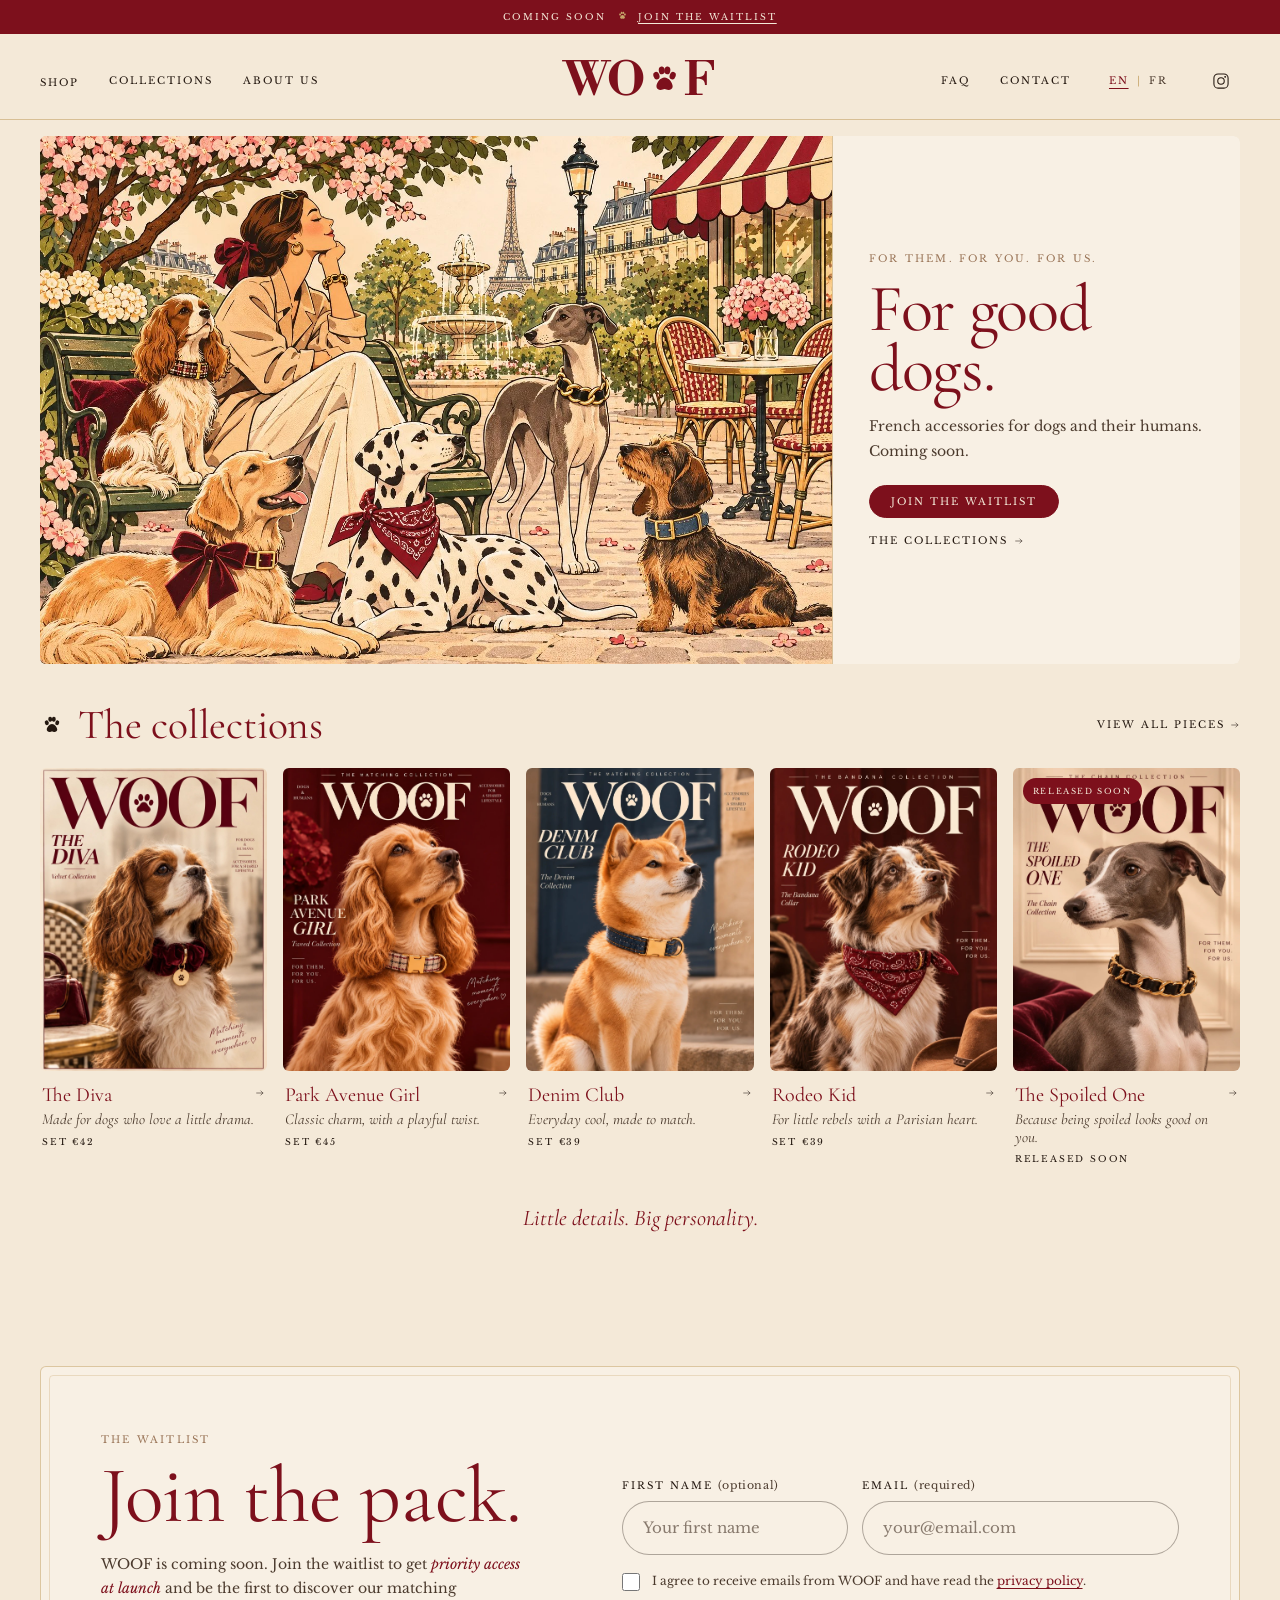
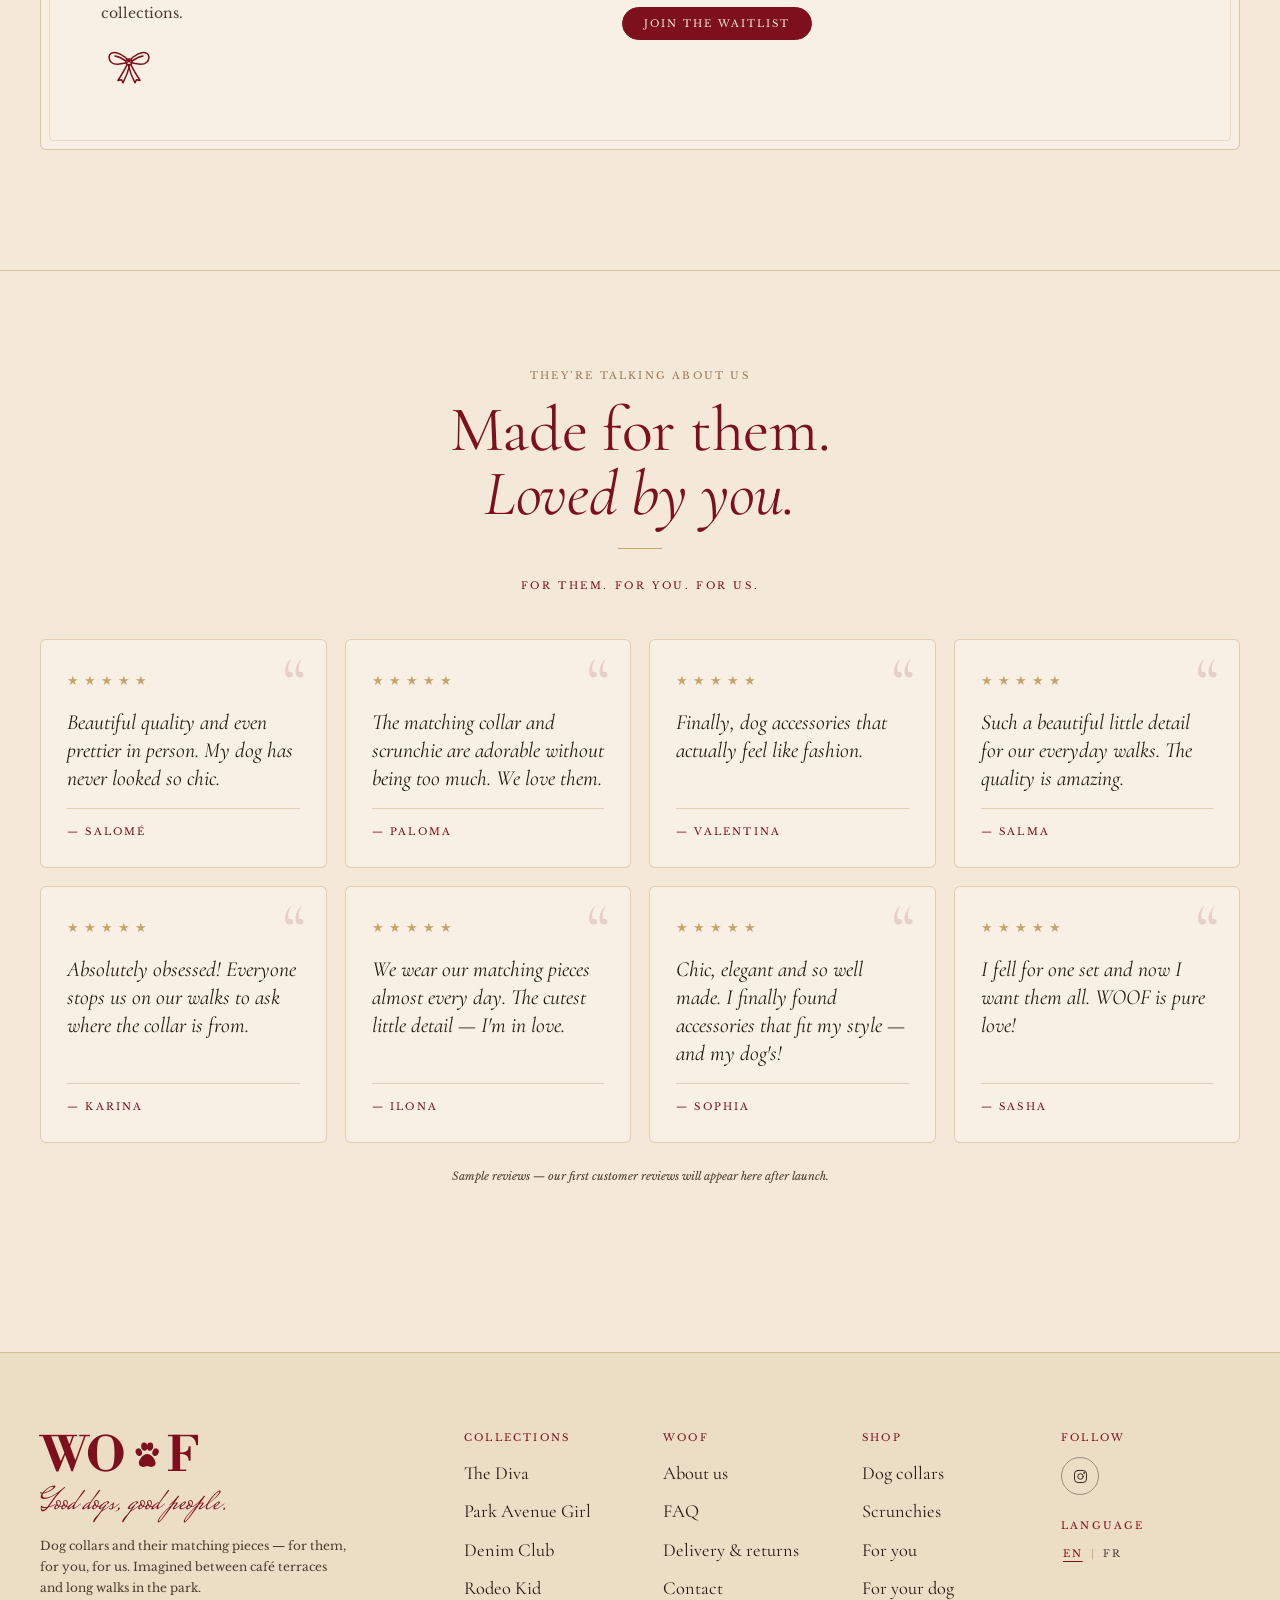
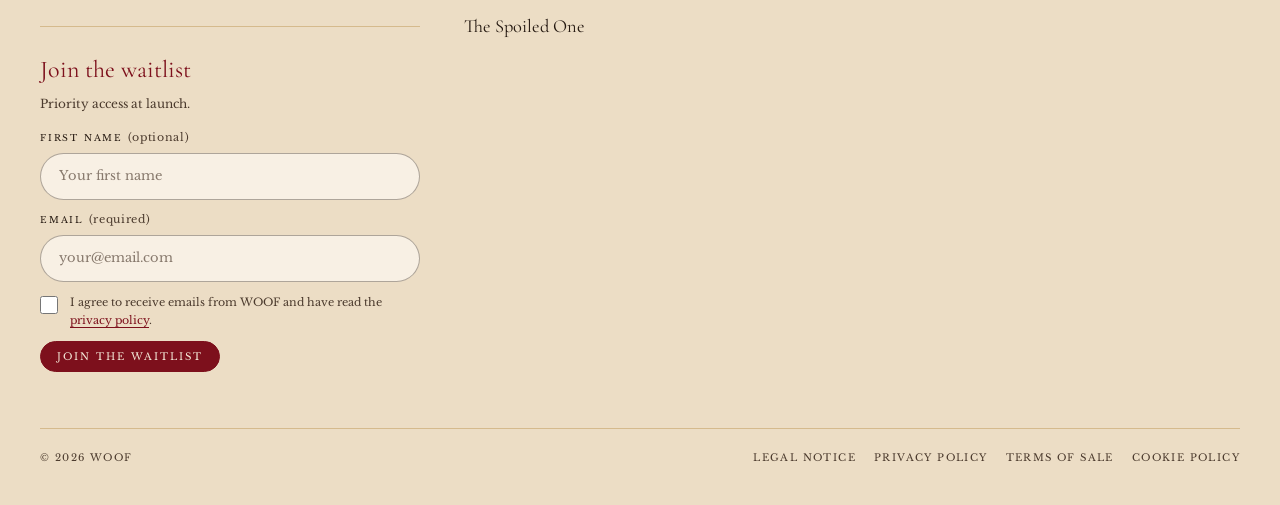
==== index.html @ 6a1cef1f "Pre-launch: waitlist, legal pages, EN/FR translations, FAQ edits - Join the waitlist form (home sect" ====
<!DOCTYPE html>
<html lang="en">
<head>
  <meta charset="utf-8">
  <meta name="viewport" content="width=device-width, initial-scale=1">
  <title data-i18n="page.index.title">WOOF — French accessories for dogs and their humans</title>
  <meta name="description" content="WOOF designs dog collars and matching scrunchies: The Diva, Park Avenue Girl, Denim Club, Rodeo Kid and The Spoiled One. Coming soon — join the waitlist." data-i18n-attr="content:page.index.desc">
  <meta name="theme-color" content="#F4E9D8">
  <!-- Aperçu lors d'un partage sur les réseaux sociaux -->
  <meta property="og:type" content="website">
  <meta property="og:site_name" content="WOOF">
  <meta property="og:title" content="WOOF — French accessories for dogs and their humans">
  <meta property="og:description" content="WOOF designs dog collars and matching scrunchies: The Diva, Park Avenue Girl, Denim Club, Rodeo Kid and The Spoiled One. Coming soon — join the waitlist.">
  <meta property="og:image" content="images/og-partage.jpg">
  <link rel="icon" href="images/favicon.svg" type="image/svg+xml">
  <!-- Polices Google : Cormorant Garamond (titres), Libre Baskerville (texte), Mrs Saint Delafield (manuscrit), Libre Bodoni (logo) -->
  <link rel="preconnect" href="https://fonts.googleapis.com">
  <link rel="preconnect" href="https://fonts.gstatic.com" crossorigin>
  <link href="https://fonts.googleapis.com/css2?family=Libre+Bodoni:wght@700&family=Cormorant+Garamond:ital,wght@0,400;0,500;1,400;1,500&family=Libre+Baskerville:wght@400;700&family=Mrs+Saint+Delafield&display=swap" rel="stylesheet">
  <link rel="stylesheet" href="css/style.css">
  <script>document.documentElement.classList.add("js");</script>
  <!-- Réglages (liste d'attente, langues) puis traductions -->
  <script src="js/config.js"></script>
  <script src="js/i18n.js"></script>
</head>
<body>
  <a class="skip-link" href="#main" data-i18n="a11y.skip">Skip to content</a>

  <!-- Bandeau d'annonce (texte : clés "announce.*" dans js/i18n/) -->
  <p class="announce"><span data-i18n="announce.soon">Coming soon</span> <svg class="icon" aria-hidden="true"><use href="#i-paw"/></svg> <a href="index.html#waitlist" data-i18n="announce.cta">Join the waitlist</a></p>

  <!-- ================= EN-TÊTE / NAVIGATION ================= -->
  <header class="site-header">
    <div class="header-inner">
      <nav class="nav nav--left" aria-label="Main">
        <button class="burger" type="button" data-menu-open aria-controls="mobile-menu" aria-expanded="false" aria-label="Open menu" data-i18n-attr="aria-label:nav.menu.open">
          <svg class="icon" aria-hidden="true"><use href="#i-menu"/></svg>
        </button>
        <div class="nav-drop">
          <a class="nav__link" href="shop.html" data-i18n="nav.shop">Shop</a>
          <div class="nav-drop__panel">
            <div>
              <p class="nav-drop__title" data-i18n="nav.bycat">By category</p>
              <ul>
                <li><a href="shop.html?filter=collar" data-i18n="nav.dogcollars">Dog collars</a></li>
                <li><a href="shop.html?filter=scrunchie" data-i18n="nav.scrunchies">Scrunchies</a></li>
                <li><a href="shop.html" data-i18n="nav.allpieces">All pieces</a></li>
              </ul>
            </div>
            <div>
              <p class="nav-drop__title" data-i18n="nav.forwho">For who?</p>
              <ul>
                <li><a href="shop.html?filter=for-you" data-i18n="nav.foryou">For you</a></li>
                <li><a href="shop.html?filter=for-dog" data-i18n="nav.fordog">For your dog</a></li>
              </ul>
            </div>
            <div>
              <p class="nav-drop__title" data-i18n="nav.bycollection">By collection</p>
              <!-- Liste remplie automatiquement depuis js/products.js -->
              <ul data-collection-links="shop"></ul>
            </div>
          </div>
        </div>
        <a class="nav__link" href="index.html#collections" data-i18n="nav.collections">Collections</a>
        <a class="nav__link" href="about.html" data-i18n="nav.about">About us</a>
      </nav>

      <a class="logo" href="index.html" aria-label="WOOF — home">WO<svg class="logo__paw" viewBox="0 0 32 32" aria-hidden="true" focusable="false"><g fill="currentColor"><ellipse cx="9" cy="13" rx="2.6" ry="3.3" transform="rotate(-18 9 13)"/><ellipse cx="13.6" cy="8.4" rx="2.6" ry="3.4" transform="rotate(-6 13.6 8.4)"/><ellipse cx="18.4" cy="8.4" rx="2.6" ry="3.4" transform="rotate(6 18.4 8.4)"/><ellipse cx="23" cy="13" rx="2.6" ry="3.3" transform="rotate(18 23 13)"/><path d="M16 14.5c-3.6 0-7 4.6-7 7.6 0 2.2 1.8 3.2 3.6 3.2 1.4 0 2.3-.8 3.4-.8s2 .8 3.4.8c1.8 0 3.6-1 3.6-3.2 0-3-3.4-7.6-7-7.6z"/></g></svg><span class="visually-hidden">O</span>F</a>

      <nav class="nav nav--right" aria-label="Help and language">
        <a class="nav__link" href="faq.html" data-i18n="nav.faq">FAQ</a>
        <a class="nav__link" href="contact.html" data-i18n="nav.contact">Contact</a>
        <div class="lang-switch" data-lang-switch></div>
        <a class="nav__icon" href="https://www.instagram.com/woof_clubb/" target="_blank" rel="noopener" aria-label="WOOF on Instagram (@woof_clubb)">
          <svg class="icon" aria-hidden="true"><use href="#i-instagram"/></svg>
        </a>
      </nav>
    </div>
  </header>

  <!-- Menu mobile plein écran -->
  <div class="mobile-menu" id="mobile-menu" aria-hidden="true" role="dialog" aria-label="Menu">
    <div class="mobile-menu__top">
      <a class="logo" href="index.html" aria-label="WOOF — home">WO<svg class="logo__paw" viewBox="0 0 32 32" aria-hidden="true" focusable="false"><g fill="currentColor"><ellipse cx="9" cy="13" rx="2.6" ry="3.3" transform="rotate(-18 9 13)"/><ellipse cx="13.6" cy="8.4" rx="2.6" ry="3.4" transform="rotate(-6 13.6 8.4)"/><ellipse cx="18.4" cy="8.4" rx="2.6" ry="3.4" transform="rotate(6 18.4 8.4)"/><ellipse cx="23" cy="13" rx="2.6" ry="3.3" transform="rotate(18 23 13)"/><path d="M16 14.5c-3.6 0-7 4.6-7 7.6 0 2.2 1.8 3.2 3.6 3.2 1.4 0 2.3-.8 3.4-.8s2 .8 3.4.8c1.8 0 3.6-1 3.6-3.2 0-3-3.4-7.6-7-7.6z"/></g></svg><span class="visually-hidden">O</span>F</a>
      <button class="mobile-menu__close" type="button" data-menu-close aria-label="Close menu" data-i18n-attr="aria-label:nav.menu.close">
        <svg class="icon" aria-hidden="true"><use href="#i-close"/></svg>
      </button>
    </div>
    <ul class="mobile-menu__links">
      <li>
        <details class="mm-sub">
          <summary><span data-i18n="nav.shop">Shop</span> <svg class="icon" aria-hidden="true"><use href="#i-chevron"/></svg></summary>
          <div class="mm-sub__body">
            <p data-i18n="nav.bycat">By category</p>
            <a href="shop.html?filter=collar" data-i18n="nav.dogcollars">Dog collars</a>
            <a href="shop.html?filter=scrunchie" data-i18n="nav.scrunchies">Scrunchies</a>
            <p data-i18n="nav.forwho">For who?</p>
            <a href="shop.html?filter=for-you" data-i18n="nav.foryou">For you</a>
            <a href="shop.html?filter=for-dog" data-i18n="nav.fordog">For your dog</a>
            <a href="shop.html" data-i18n="nav.allpieces">All pieces</a>
          </div>
        </details>
      </li>
      <li>
        <details class="mm-sub">
          <summary><span data-i18n="nav.collections">Collections</span> <svg class="icon" aria-hidden="true"><use href="#i-chevron"/></svg></summary>
          <div class="mm-sub__body" data-collection-links="shop-mobile"></div>
        </details>
      </li>
      <li><a href="about.html" data-i18n="nav.about">About us</a></li>
      <li><a href="faq.html" data-i18n="nav.faq">FAQ</a></li>
      <li><a href="contact.html" data-i18n="nav.contact">Contact</a></li>
    </ul>
    <!-- Illustration du menu : images/menu-dalmatien.png -->
    <div class="mobile-menu__art">
      <img src="images/menu-dalmatien.png" alt="" width="487" height="473">
    </div>
    <div class="mobile-menu__foot">
      <a href="index.html#waitlist" data-i18n="nav.waitlist">Join the waitlist</a>
      <a href="https://www.instagram.com/woof_clubb/" target="_blank" rel="noopener">Instagram @woof_clubb</a>
      <div class="lang-switch lang-switch--light" data-lang-switch></div>
    </div>
  </div>

  <main id="main">
    <!-- Les TEXTES de cette page sont dans js/i18n/en.js et js/i18n/fr.js (attributs data-i18n = clé). -->

    <!-- ================= 1. HERO : l'illustration WOOF à Paris =================
         Image : images/accueil-illustration-paris.jpg (format paysage 3:2) -->
    <section class="hero hero--art" aria-labelledby="hero-title">
      <img class="hero__img" src="images/accueil-illustration-paris.jpg" alt="Illustration of a woman on a Parisian park bench surrounded by dogs wearing WOOF accessories near the Eiffel Tower" data-i18n-attr="alt:hero.alt" fetchpriority="high" width="1536" height="1024">
      <div class="hero__card">
        <p class="eyebrow" data-i18n="hero.eyebrow">For them. For you. For us.</p>
        <h1 class="hero__title" id="hero-title" data-i18n="hero.title">For good dogs.</h1>
        <p class="hero__text" data-i18n="hero.text">French accessories for dogs and their humans. Coming soon.</p>
        <div class="hero__actions">
          <a class="btn" href="#waitlist" data-i18n="hero.cta">Join the waitlist</a>
          <a class="link-arrow" href="#collections"><span data-i18n="hero.collections">The collections</span> <svg class="icon" aria-hidden="true"><use href="#i-arrow"/></svg></a>
        </div>
      </div>
    </section>

    <!-- ================= 2. LES COLLECTIONS (affichées depuis js/products.js) =================
         Un clic sur une collection ouvre la boutique filtrée sur cette collection. -->
    <section class="section section--tight home-collections" id="collections" aria-labelledby="col-title">
      <div class="container">
        <div class="section-head">
          <svg class="icon icon--paw" aria-hidden="true"><use href="#i-paw"/></svg>
          <h2 class="section-title" id="col-title" style="font-size:clamp(1.9rem,5vw,2.6rem)" data-i18n="home.col.title">The collections</h2>
          <a class="link-arrow home-collections__all" href="shop.html"><span data-i18n="home.col.all">View all pieces</span> <svg class="icon" aria-hidden="true"><use href="#i-arrow"/></svg></a>
        </div>
        <ul class="cat-grid cat-grid--5" data-collection-grid></ul>
        <p class="home-collections__tagline"><em data-i18n="home.col.tagline">Little details. Big personality.</em></p>
      </div>
    </section>

    <!-- ================= 3. LISTE D'ATTENTE ================= -->
    <section class="section waitlist" id="waitlist" aria-labelledby="wl-title">
      <div class="container">
        <div class="waitlist__box">
          <div class="waitlist__intro">
            <p class="eyebrow" data-i18n="home.wl.eyebrow">The waitlist</p>
            <h2 class="waitlist__title" id="wl-title" data-i18n="home.wl.title">Join the pack.</h2>
            <p class="waitlist__text" data-i18n="home.wl.text">WOOF is coming soon. Join the waitlist to get <strong>priority access at launch</strong> and be the first to discover our matching collections.</p>
            <svg class="icon icon--bow" aria-hidden="true"><use href="#i-bow"/></svg>
          </div>
          <!-- ===== FORMULAIRE LISTE D'ATTENTE (envoi : WAITLIST_ENDPOINT dans js/config.js) ===== -->
            <form class="wl-form wl-form--full" data-waitlist novalidate>
              <div class="wl-fields">
                <label class="wl-field">
                  <span class="wl-label"><span data-i18n="form.firstname">First name</span> <small data-i18n="form.optional">(optional)</small></span>
                  <input type="text" name="first_name" autocomplete="given-name" maxlength="60" placeholder="Your first name" data-i18n-attr="placeholder:form.firstname.ph">
                </label>
                <label class="wl-field">
                  <span class="wl-label"><span data-i18n="form.email">Email</span> <small data-i18n="form.required">(required)</small></span>
                  <input type="email" name="email" required autocomplete="email" maxlength="120" placeholder="your@email.com" data-i18n-attr="placeholder:form.email.ph">
                </label>
              </div>
              <!-- Piège anti-spam (honeypot) : invisible pour les visiteurs, ne pas supprimer -->
              <div class="wl-hp" aria-hidden="true">
                <label><span data-i18n="form.hp">Leave this field empty</span><input type="text" name="_gotcha" tabindex="-1" autocomplete="off"></label>
              </div>
              <label class="wl-consent">
                <input type="checkbox" name="consent" value="yes" required>
                <span data-i18n="form.consent">I agree to receive emails from WOOF and have read the <a href="privacy-policy.html">privacy policy</a>.</span>
              </label>
              <button class="btn wl-submit" type="submit" data-i18n="form.submit">Join the waitlist</button>
              <p class="wl-msg" data-wl-msg role="status" aria-live="polite"></p>
            </form>
        </div>
      </div>
    </section>

    <!-- ================= 4. THEY'RE TALKING ABOUT US =================
         Note et prénoms : js/reviews.js — textes des avis : js/i18n/ (clés review.1, review.2…). -->
    <section class="section talk" aria-labelledby="talk-title" data-reviews>
      <div class="container">
        <header class="talk__head">
          <p class="eyebrow" data-i18n="talk.eyebrow">They’re talking about us</p>
          <h2 class="talk__title" id="talk-title" data-i18n="talk.title">Made for them. <em>Loved by you.</em></h2>
          <div class="talk__rating" data-reviews-rating>
            <p class="talk__motto" data-i18n="talk.motto">For them. For you. For us.</p>
          </div>
        </header>
        <ul class="talk__list" data-reviews-list></ul>
        <p class="talk__note" data-reviews-note data-i18n="talk.note" hidden>Sample reviews — our first customer reviews will appear here after launch.</p>
      </div>
    </section>

  </main>

  <!-- ================= PIED DE PAGE ================= -->
  <footer class="site-footer">
    <div class="container">
      <div class="footer-top">
        <div class="footer-brand">
          <a class="logo" href="index.html" aria-label="WOOF — home">WO<svg class="logo__paw" viewBox="0 0 32 32" aria-hidden="true" focusable="false"><g fill="currentColor"><ellipse cx="9" cy="13" rx="2.6" ry="3.3" transform="rotate(-18 9 13)"/><ellipse cx="13.6" cy="8.4" rx="2.6" ry="3.4" transform="rotate(-6 13.6 8.4)"/><ellipse cx="18.4" cy="8.4" rx="2.6" ry="3.4" transform="rotate(6 18.4 8.4)"/><ellipse cx="23" cy="13" rx="2.6" ry="3.3" transform="rotate(18 23 13)"/><path d="M16 14.5c-3.6 0-7 4.6-7 7.6 0 2.2 1.8 3.2 3.6 3.2 1.4 0 2.3-.8 3.4-.8s2 .8 3.4.8c1.8 0 3.6-1 3.6-3.2 0-3-3.4-7.6-7-7.6z"/></g></svg><span class="visually-hidden">O</span>F</a>
          <span class="script" data-i18n="footer.script">Good dogs, good people.</span>
          <p data-i18n="footer.text">Dog collars and their matching pieces — for them, for you, for us. Imagined between café terraces and long walks in the park.</p>
          <!-- Formulaire compact de liste d'attente -->
          <div class="footer-wl">
            <p class="footer-wl__title" data-i18n="footer.wl.title">Join the waitlist</p>
            <p class="footer-wl__text" data-i18n="footer.wl.text">Priority access at launch.</p>
            <!-- ===== FORMULAIRE LISTE D'ATTENTE (envoi : WAITLIST_ENDPOINT dans js/config.js) ===== -->
            <form class="wl-form wl-form--compact" data-waitlist novalidate>
              <div class="wl-fields">
                <label class="wl-field">
                  <span class="wl-label"><span data-i18n="form.firstname">First name</span> <small data-i18n="form.optional">(optional)</small></span>
                  <input type="text" name="first_name" autocomplete="given-name" maxlength="60" placeholder="Your first name" data-i18n-attr="placeholder:form.firstname.ph">
                </label>
                <label class="wl-field">
                  <span class="wl-label"><span data-i18n="form.email">Email</span> <small data-i18n="form.required">(required)</small></span>
                  <input type="email" name="email" required autocomplete="email" maxlength="120" placeholder="your@email.com" data-i18n-attr="placeholder:form.email.ph">
                </label>
              </div>
              <!-- Piège anti-spam (honeypot) : invisible pour les visiteurs, ne pas supprimer -->
              <div class="wl-hp" aria-hidden="true">
                <label><span data-i18n="form.hp">Leave this field empty</span><input type="text" name="_gotcha" tabindex="-1" autocomplete="off"></label>
              </div>
              <label class="wl-consent">
                <input type="checkbox" name="consent" value="yes" required>
                <span data-i18n="form.consent">I agree to receive emails from WOOF and have read the <a href="privacy-policy.html">privacy policy</a>.</span>
              </label>
              <button class="btn wl-submit" type="submit" data-i18n="form.submit">Join the waitlist</button>
              <p class="wl-msg" data-wl-msg role="status" aria-live="polite"></p>
            </form>
          </div>
        </div>
        <div class="footer-cols">
          <div class="footer-col">
            <h3 data-i18n="footer.col.collections">Collections</h3>
            <!-- Liste remplie automatiquement depuis js/products.js -->
            <ul data-collection-links="shop">
              <li><a href="index.html#collections" data-i18n="nav.collections">Collections</a></li>
            </ul>
          </div>
          <div class="footer-col">
            <h3 data-i18n="footer.col.woof">WOOF</h3>
            <ul>
              <li><a href="about.html" data-i18n="nav.about">About us</a></li>
              <li><a href="faq.html" data-i18n="nav.faq">FAQ</a></li>
              <li><a href="faq.html#shipping" data-i18n="footer.delivery">Delivery & returns</a></li>
              <li><a href="contact.html" data-i18n="nav.contact">Contact</a></li>
            </ul>
          </div>
          <div class="footer-col">
            <h3 data-i18n="footer.col.shop">Shop</h3>
            <ul>
              <li><a href="shop.html?filter=collar" data-i18n="nav.dogcollars">Dog collars</a></li>
              <li><a href="shop.html?filter=scrunchie" data-i18n="nav.scrunchies">Scrunchies</a></li>
              <li><a href="shop.html?filter=for-you" data-i18n="nav.foryou">For you</a></li>
              <li><a href="shop.html?filter=for-dog" data-i18n="nav.fordog">For your dog</a></li>
            </ul>
          </div>
          <div class="footer-col">
            <h3 data-i18n="footer.col.follow">Follow</h3>
            <div class="socials">
              <a href="https://www.instagram.com/woof_clubb/" target="_blank" rel="noopener" aria-label="WOOF on Instagram (@woof_clubb)"><svg class="icon" aria-hidden="true"><use href="#i-instagram"/></svg></a>
            </div>
            <p class="footer-lang"><span data-i18n="lang.label">Language</span></p>
            <div class="lang-switch" data-lang-switch></div>
          </div>
        </div>
      </div>
      <div class="footer-bottom">
        <p>© <span data-year>2026</span> WOOF</p>
        <ul>
          <li><a href="legal-notice.html" data-i18n="footer.legal">Legal notice</a></li>
          <li><a href="privacy-policy.html" data-i18n="footer.privacy">Privacy policy</a></li>
          <li><a href="terms-of-sale.html" data-i18n="footer.terms">Terms of sale</a></li>
          <li><a href="cookies.html" data-i18n="footer.cookies">Cookie policy</a></li>
        </ul>
      </div>
    </div>
  </footer>

  <script src="js/products.js"></script>
  <script src="js/reviews.js"></script>
  <script src="js/main.js"></script>
</body>
</html>
---- css/style.css ----
/* ==========================================================================
   WOOF — feuille de style principale
   --------------------------------------------------------------------------
   Pour changer une couleur de tout le site : modifiez simplement la valeur
   ci-dessous dans ":root" (ex. --bordeaux: #7D101C;). Tout suit automatiquement.
   ========================================================================== */

:root {
  /* ---- Couleurs de la marque ---- */
  --ivory: #F4E9D8;        /* Ivoire chaud : fond principal */
  --ivory-deep: #ECDDC5;   /* Ivoire un peu plus foncé : blocs, pied de page */
  --ivory-light: #F8F0E4;  /* Ivoire clair : cartes (jamais de blanc pur) */
  --bordeaux: #7D101C;     /* Couleur signature : logo, titres, boutons */
  --bordeaux-dark: #5F0C16;/* Bordeaux au survol des boutons */
  --espresso: #241810;     /* Texte et contours */
  --espresso-soft: #4B3A2D;/* Texte secondaire */
  --olive: #4F5738;        /* Menu mobile, accents nature */
  --gold: #C6A46A;         /* Petits détails, filets */
  --rose: #D8A39A;         /* Très rare : petits détails décoratifs */
  --camel: #9A7558;        /* Éléments secondaires */

  /* ---- Typographies ---- */
  --font-title: "Cormorant Garamond", Georgia, "Times New Roman", serif;
  --font-body: "Libre Baskerville", Georgia, "Times New Roman", serif;
  --font-script: "Mrs Saint Delafield", "Snell Roundhand", cursive;
  --font-logo: "Libre Bodoni", "Bodoni 72", Didot, Georgia, serif;

  /* ---- Mise en page ---- */
  --gutter: 16px;
  --gap: 10px;
  --radius: 6px;
  --radius-lg: 14px;
  --max: 1440px;
  --header-h: 64px;
  --ease: cubic-bezier(.22, .61, .36, 1);
}

@media (min-width: 768px) {
  :root { --gutter: 28px; --gap: 14px; --header-h: 76px; }
}
@media (min-width: 1200px) {
  :root { --gutter: 40px; --gap: 16px; }
}

/* ---------- Base ---------- */
*, *::before, *::after { box-sizing: border-box; }
html { -webkit-text-size-adjust: 100%; scroll-behavior: smooth; scroll-padding-top: calc(var(--header-h) + 12px); }
body {
  margin: 0;
  background: var(--ivory);
  color: var(--espresso);
  font-family: var(--font-body);
  font-size: .875rem;
  line-height: 1.75;
  -webkit-font-smoothing: antialiased;
  overflow-x: hidden;
}
body.is-locked { overflow: hidden; }
img { display: block; max-width: 100%; height: auto; }
a { color: inherit; text-decoration: none; }
button { font: inherit; color: inherit; cursor: pointer; background: none; border: 0; padding: 0; }
h1, h2, h3, h4 { font-family: var(--font-title); font-weight: 400; line-height: 1.02; margin: 0; color: var(--bordeaux); letter-spacing: -.005em; }
p { margin: 0 0 1em; }
p:last-child { margin-bottom: 0; }
ul { list-style: none; margin: 0; padding: 0; }
:focus-visible { outline: 1.5px solid var(--bordeaux); outline-offset: 3px; border-radius: 3px; }
::selection { background: var(--bordeaux); color: var(--ivory); }

.visually-hidden {
  position: absolute !important; width: 1px; height: 1px; overflow: hidden;
  clip: rect(0 0 0 0); white-space: nowrap; margin: -1px; padding: 0; border: 0;
}
.skip-link {
  position: absolute; left: 12px; top: -60px; z-index: 200;
  background: var(--bordeaux); color: var(--ivory); padding: 10px 18px; border-radius: 999px;
  font-size: .75rem; transition: top .2s;
}
.skip-link:focus { top: 12px; }

.icon { width: 1em; height: 1em; display: inline-block; flex: none; vertical-align: middle; }
.icon--stroke { fill: none; stroke: currentColor; stroke-width: 1.3; stroke-linecap: round; stroke-linejoin: round; }

.container { width: 100%; max-width: var(--max); margin: 0 auto; padding: 0 var(--gutter); }

/* ---------- Typo utilitaires ---------- */
.eyebrow {
  font-family: var(--font-body);
  font-size: .625rem;
  letter-spacing: .22em;
  text-transform: uppercase;
  line-height: 1.7;
  margin: 0;
}
.section-title { font-size: clamp(2.1rem, 7vw, 3.6rem); }
.script {
  font-family: var(--font-script);
  color: var(--bordeaux);
  font-weight: 400;
  line-height: 1;
}
.lede { font-size: .9375rem; color: var(--espresso-soft); max-width: 34em; }
.rule { height: 1px; background: var(--gold); border: 0; margin: 0; opacity: .7; }
.ornament { color: var(--bordeaux); display: flex; align-items: center; gap: 12px; }
.ornament::before, .ornament::after { content: ""; height: 1px; width: 36px; background: var(--gold); }

/* ---------- Boutons (capsules) ---------- */
.btn {
  display: inline-flex; align-items: center; justify-content: center; gap: .7em;
  padding: 1.05em 2.1em;
  border-radius: 999px;
  border: 1px solid var(--bordeaux);
  background: var(--bordeaux);
  color: var(--ivory);
  font-family: var(--font-body);
  font-size: .625rem;
  line-height: 1;
  letter-spacing: .2em;
  text-transform: uppercase;
  white-space: nowrap;
  transition: background-color .35s var(--ease), color .35s var(--ease), border-color .35s var(--ease), transform .35s var(--ease);
}
.btn:hover { background: var(--bordeaux-dark); border-color: var(--bordeaux-dark); transform: translateY(-1px); }
.btn .icon { font-size: 1.2em; transition: transform .35s var(--ease); }
.btn:hover .icon { transform: translateX(3px); }
.btn--light { background: var(--ivory); border-color: var(--ivory); color: var(--espresso); }
.btn--light:hover { background: transparent; border-color: var(--ivory); color: var(--ivory); }
.btn--outline { background: transparent; color: var(--bordeaux); }
.btn--outline:hover { background: var(--bordeaux); color: var(--ivory); }
.btn--block { width: 100%; padding-block: 1.3em; }
.btn--small { padding: .9em 1.4em; font-size: .5625rem; }

.link-arrow {
  display: inline-flex; align-items: center; gap: .55em;
  font-size: .625rem; letter-spacing: .2em; text-transform: uppercase;
}
.link-arrow .icon { transition: transform .35s var(--ease); }
.link-arrow:hover .icon { transform: translateX(4px); }

.round-btn {
  display: inline-grid; place-items: center;
  width: 42px; height: 42px; border-radius: 50%;
  border: 1px solid currentColor;
  transition: background-color .3s var(--ease), color .3s var(--ease), transform .3s var(--ease);
}
.round-btn .icon { font-size: 18px; }
.round-btn--filled { background: var(--bordeaux); border-color: var(--bordeaux); color: var(--ivory); }
.round-btn:hover { transform: scale(1.06); }

/* ---------- Emplacements photo ---------- */
.media {
  position: relative; overflow: hidden;
  background: var(--ivory-deep);
  border-radius: var(--radius);
}
.media img {
  width: 100%; height: 100%; object-fit: cover;
  transition: transform 1.1s var(--ease);
}
a:hover .media img, .media--zoom:hover img { transform: scale(1.04); }

/* ==========================================================================
   En-tête & navigation
   ========================================================================== */
.announce {
  background: var(--bordeaux); color: var(--ivory);
  text-align: center; font-size: .5625rem; letter-spacing: .22em; text-transform: uppercase;
  padding: 9px var(--gutter);
}
.announce a { text-decoration: underline; text-underline-offset: 3px; }
.announce .icon { color: var(--gold); margin: 0 .5em; font-size: 11px; vertical-align: -1px; }

.site-header {
  position: sticky; top: 0; z-index: 60;
  background: var(--ivory);
  border-bottom: 1px solid rgba(198, 164, 106, .6);
  transition: box-shadow .4s var(--ease);
}
.site-header.is-scrolled { box-shadow: 0 10px 24px -20px rgba(36, 24, 16, .55); }
.header-inner {
  display: grid; grid-template-columns: 1fr auto 1fr; align-items: center;
  height: var(--header-h); max-width: var(--max); margin: 0 auto; padding: 0 var(--gutter);
}
.nav { display: flex; align-items: center; gap: 30px; }
.nav--right { justify-content: flex-end; }
.nav__link {
  font-size: .625rem; letter-spacing: .2em; text-transform: uppercase;
  padding: 6px 0;
  background: linear-gradient(var(--bordeaux), var(--bordeaux)) left bottom / 0 1px no-repeat;
  transition: background-size .4s var(--ease), color .3s;
}
.nav__link:hover, .nav__link[aria-current="page"] { background-size: 100% 1px; color: var(--bordeaux); }
.nav__text { display: none; }
.nav__icon { display: inline-grid; place-items: center; width: 38px; height: 38px; position: relative; transition: color .3s; }
.nav__icon:hover { color: var(--bordeaux); }
.nav__icon .icon { font-size: 20px; }
.cart-count {
  position: absolute; top: 3px; right: 1px;
  min-width: 16px; height: 16px; padding: 0 4px;
  border-radius: 999px; background: var(--bordeaux); color: var(--ivory);
  font-size: .5625rem; line-height: 16px; text-align: center; font-family: var(--font-body);
  transform: scale(0); transition: transform .3s var(--ease);
}
.cart-count.has-items { transform: scale(1); }
.cart-count.bump { animation: bump .45s var(--ease); }
@keyframes bump { 50% { transform: scale(1.35); } }

.burger { display: inline-grid; place-items: center; width: 38px; height: 38px; margin-left: -8px; }
.burger .icon { font-size: 22px; }

.logo {
  font-family: var(--font-logo);
  font-weight: 700;
  font-size: 2.1rem;
  line-height: 1;
  letter-spacing: .01em;
  color: var(--bordeaux);
  display: inline-flex; align-items: center;
  position: relative;
}
.logo__paw { width: .8em; height: .8em; margin: 0 .01em 0 .02em; transform: translateY(-.03em); flex: none; transition: transform .5s var(--ease); }
.logo:hover .logo__paw { transform: translateY(-.03em) rotate(-10deg); }

@media (max-width: 959px) {
  .nav--left .nav__link, .nav--right .nav__link { display: none; }
  .nav--right .nav__icon--account { display: none; }
}
@media (min-width: 960px) {
  .burger { display: none; }
  .logo { font-size: 2.9rem; }
  .nav__icon--search { display: none; }
  .nav__icon--account { display: none; }
}

/* ---------- Menu mobile plein écran (ivoire + vert olive, avec le dalmatien) ---------- */
.mobile-menu {
  position: fixed; inset: 0; z-index: 100;
  background: var(--ivory); color: var(--espresso);
  display: flex; flex-direction: column;
  visibility: hidden; opacity: 0;
  transform: translateY(-12px);
  transition: opacity .45s var(--ease), transform .45s var(--ease), visibility 0s .45s;
  overflow-y: auto;
}
.mobile-menu.is-open { visibility: visible; opacity: 1; transform: none; transition-delay: 0s; }
.mobile-menu__top { display: flex; align-items: center; justify-content: space-between; height: var(--header-h); padding: 0 var(--gutter); flex: none; }
.mobile-menu__close { width: 40px; height: 40px; display: grid; place-items: center; margin-right: -8px; color: var(--bordeaux); }
.mobile-menu__close .icon { font-size: 24px; }
.mobile-menu__links { padding: 10px var(--gutter) 0; }
.mobile-menu__links a {
  display: flex; align-items: center; justify-content: space-between;
  font-family: var(--font-title); font-size: 1.45rem; line-height: 1; letter-spacing: .08em; text-transform: uppercase;
  padding: 15px 0;
  opacity: 0; transform: translateY(10px);
  transition: opacity .5s var(--ease), transform .5s var(--ease), color .3s;
}
.mobile-menu.is-open .mobile-menu__links a { opacity: 1; transform: none; }
.mobile-menu.is-open .mobile-menu__links li:nth-child(2) a { transition-delay: .05s; }
.mobile-menu.is-open .mobile-menu__links li:nth-child(3) a { transition-delay: .1s; }
.mobile-menu.is-open .mobile-menu__links li:nth-child(4) a { transition-delay: .15s; }
.mobile-menu.is-open .mobile-menu__links li:nth-child(5) a { transition-delay: .2s; }
.mobile-menu__links a .icon { font-size: 18px; color: var(--bordeaux); }
.mobile-menu__links a:hover { color: var(--bordeaux); }
.mobile-menu__art { margin-top: auto; display: flex; justify-content: flex-end; padding: 24px var(--gutter) 0; }
.mobile-menu__art img { width: 170px; height: auto; margin-bottom: -6px; position: relative; z-index: 1; }
.mobile-menu__foot {
  background: var(--olive); color: var(--ivory);
  display: flex; flex-direction: column; gap: 14px;
  padding: 26px var(--gutter) 34px;
  font-family: var(--font-title); font-size: 1.3rem;
  border-radius: 18px 0 0 0;
}
.mobile-menu__foot a:hover { color: var(--rose); }

/* ==========================================================================
   Accueil — Hero
   ========================================================================== */
.hero {
  position: relative;
  margin: var(--gap) var(--gutter) 0;
  min-height: clamp(540px, 86svh, 880px);
  border-radius: var(--radius);
  overflow: hidden;
  color: var(--ivory);
  display: flex; align-items: flex-end;
  max-width: calc(var(--max) - 2 * var(--gutter));
}
@media (min-width: 1440px) { .hero { margin-inline: auto; } }
.hero__img { position: absolute; inset: 0; width: 100%; height: 100%; object-fit: cover; animation: heroZoom 14s var(--ease) both; }
@keyframes heroZoom { from { transform: scale(1.06); } to { transform: scale(1); } }
.hero::after {
  content: ""; position: absolute; inset: 0;
  background: linear-gradient(180deg, rgba(36, 24, 16, 0) 35%, rgba(36, 24, 16, .5) 100%);
}
.hero__content { position: relative; z-index: 1; padding: 0 22px 34px; width: 100%; }
.hero__title {
  color: var(--ivory);
  font-size: clamp(4.4rem, 21vw, 11rem);
  line-height: .84;
  font-weight: 400;
  letter-spacing: -.02em;
  margin-bottom: 26px;
}
.hero__title em { font-style: italic; }
.hero__sub { margin-bottom: 22px; }
.hero__badge {
  position: absolute; z-index: 1; right: 20px; bottom: 30px;
  width: 50px; height: 50px; border-radius: 50%;
  border: 1px solid rgba(244, 233, 216, .7);
  display: grid; place-items: center;
}
.hero__badge .icon { font-size: 22px; }
@media (min-width: 768px) {
  .hero { align-items: center; }
  .hero::after { background: linear-gradient(90deg, rgba(36, 24, 16, .5) 0%, rgba(36, 24, 16, 0) 60%); }
  .hero__content { padding: 0 56px; }
  .hero__badge { left: 56px; right: auto; bottom: 40px; }
}

/* ==========================================================================
   Sections génériques
   ========================================================================== */
.section { padding: 56px 0; }
.section--tight { padding: 28px 0; }
@media (min-width: 768px) { .section { padding: 88px 0; } .section--tight { padding: 40px 0; } }

.section-head { display: flex; align-items: center; gap: 14px; margin-bottom: 22px; }
.section-head .icon--paw { font-size: 24px; color: var(--espresso); }
.section-head__deco { margin-left: auto; width: 54px; height: 38px; color: var(--bordeaux); }
.section-head--center { flex-direction: column; text-align: center; gap: 10px; }
.section-head--center .section-head__deco { margin: 0; }

/* ---------- Shop by category ---------- */
.cat-grid {
  display: grid; grid-auto-flow: column; grid-auto-columns: 44%;
  gap: var(--gap);
  overflow-x: auto; scroll-snap-type: x mandatory;
  padding-bottom: 6px;
  margin-right: calc(var(--gutter) * -1); padding-right: var(--gutter);
  scrollbar-width: none;
}
.cat-grid::-webkit-scrollbar { display: none; }
.cat-card { scroll-snap-align: start; }
.cat-card .media { aspect-ratio: 4 / 5; }
.cat-card__label {
  display: flex; align-items: center; justify-content: space-between;
  padding: 12px 2px 0;
  font-size: .625rem; letter-spacing: .2em; text-transform: uppercase;
  border-top: 1px solid transparent;
}
.cat-card__label .icon { transition: transform .35s var(--ease); }
.cat-card:hover .cat-card__label { color: var(--bordeaux); }
.cat-card:hover .cat-card__label .icon { transform: translateX(4px); }
@media (min-width: 768px) {
  .cat-grid { grid-auto-flow: row; grid-template-columns: repeat(5, 1fr); overflow: visible; margin-right: 0; padding-right: 0; }
}

/* ---------- Campagne (Matching / Le Parc) ---------- */
.campaign { display: grid; gap: var(--gap); }
.tile {
  position: relative; overflow: hidden; border-radius: var(--radius);
  color: var(--ivory); display: flex; align-items: flex-end;
  min-height: 520px;
  background: var(--camel);
}
.tile > img { position: absolute; inset: 0; width: 100%; height: 100%; object-fit: cover; transition: transform 1.2s var(--ease); }
.tile:hover > img { transform: scale(1.03); }
.tile::after { content: ""; position: absolute; inset: 0; background: linear-gradient(180deg, rgba(36, 24, 16, 0) 40%, rgba(36, 24, 16, .55) 100%); }
.tile__content { position: relative; z-index: 1; padding: 26px 22px 28px; }
.tile__title { color: var(--ivory); font-size: clamp(2.8rem, 11vw, 4.6rem); line-height: .92; margin-bottom: 22px; }
.tile__title em { font-style: italic; display: block; }
.tile .eyebrow { margin-bottom: 18px; }
.tile .icon--bow { width: 46px; height: 30px; margin: 4px 0 14px; color: var(--ivory); }
.tile--short { min-height: 420px; }
.dots { display: flex; gap: 6px; margin-top: 22px; }
.dots span { width: 6px; height: 6px; border-radius: 50%; background: var(--ivory); opacity: .5; }
.dots span:first-child { opacity: 1; }
@media (min-width: 900px) {
  .campaign { grid-template-columns: 7fr 5fr; }
  .tile { min-height: 680px; }
  .tile--short { min-height: 680px; }
  .tile__content { padding: 44px; }
}

/* ---------- The Matching Edit ---------- */
.edit { display: grid; gap: var(--gap); }
.edit__intro {
  background: var(--ivory-light);
  border: 1px solid rgba(198, 164, 106, .45);
  border-radius: var(--radius);
  padding: 34px 26px;
  display: flex; flex-direction: column; align-items: flex-start; gap: 16px;
}
.edit__intro .section-title { font-size: clamp(2.6rem, 9vw, 3.6rem); }
.edit__intro .lede { margin-bottom: 8px; }
.edit__slider { position: relative; border-radius: var(--radius); overflow: hidden; background: var(--ivory-deep); }
.edit__track {
  display: flex; overflow-x: auto; scroll-snap-type: x mandatory; scroll-behavior: smooth;
  scrollbar-width: none;
}
.edit__track::-webkit-scrollbar { display: none; }
.edit__slide { flex: 0 0 100%; scroll-snap-align: start; position: relative; }
.edit__slide img { width: 100%; aspect-ratio: 4 / 3; object-fit: cover; }
.edit__caption {
  display: flex; justify-content: space-between; align-items: baseline; gap: 12px;
  padding: 14px 18px; background: var(--ivory-light);
  border-top: 1px solid rgba(198, 164, 106, .45);
}
.edit__caption h3 { font-size: 1.5rem; }
.edit__caption p { margin: 0; font-size: .75rem; color: var(--espresso-soft); white-space: nowrap; }
.edit__arrows { position: absolute; top: 14px; right: 14px; display: flex; gap: 8px; z-index: 2; }
.edit__arrows .round-btn { background: rgba(244, 233, 216, .9); border-color: rgba(244, 233, 216, .9); color: var(--espresso); width: 38px; height: 38px; }
.edit__arrows .round-btn:hover { background: var(--bordeaux); border-color: var(--bordeaux); color: var(--ivory); }
@media (min-width: 900px) {
  .edit { grid-template-columns: 4fr 8fr; }
  .edit__intro { padding: 48px 40px; justify-content: center; }
}

/* ---------- Storytelling ---------- */
.story { display: grid; gap: var(--gap); }
.panel {
  background: var(--ivory-light);
  border: 1px solid rgba(198, 164, 106, .45);
  border-radius: var(--radius);
  padding: 32px 24px;
}
.story__text .section-title { margin-bottom: 20px; }
.story__text p { color: var(--espresso-soft); }
.story__text .btn { margin-top: 18px; }
.story__text .icon--paw { margin-top: 28px; font-size: 22px; color: var(--espresso); display: block; }
.story__photo { position: relative; min-height: 460px; }
.story__photo .media { position: absolute; inset: 0; }
.note-card {
  position: absolute; right: 14px; bottom: 14px; z-index: 1;
  width: 158px; padding: 18px 14px 14px;
  background: var(--ivory-light);
  border: 1px solid rgba(198, 164, 106, .6);
  border-radius: 4px;
  transform: rotate(-4deg);
  box-shadow: 0 16px 30px -18px rgba(36, 24, 16, .6);
}
.note-card .script { font-size: 2.1rem; line-height: .95; display: block; }
.note-card .icon { color: var(--rose); font-size: 16px; margin-top: 6px; }

.details-tile { min-height: 460px; }
.details-tile .tile__title { font-size: clamp(2.6rem, 10vw, 3.6rem); }
.details-tile .round-btn { color: var(--ivory); border-color: rgba(244, 233, 216, .8); }
.details-tile .round-btn:hover { background: var(--ivory); color: var(--bordeaux); }

.gift { display: grid; grid-template-columns: 1fr 1fr; gap: 16px; align-items: stretch; }
.gift__text { display: flex; flex-direction: column; }
.gift__text h3 { font-size: clamp(1.9rem, 7vw, 2.6rem); }
.gift__text .icon--paw { color: var(--bordeaux); font-size: 20px; margin-top: 16px; }
.gift__note { margin-top: auto; font-size: .75rem; color: var(--espresso-soft); padding-top: 16px; }
.gift .media { aspect-ratio: 4 / 5; }

.thoughtful { display: grid; gap: 18px; }
.thoughtful .media { aspect-ratio: 4 / 5; }
.thoughtful h3 { font-size: clamp(2rem, 7vw, 2.6rem); margin-bottom: 18px; }
.feature-list li { display: flex; gap: 16px; align-items: center; padding: 12px 0; border-top: 1px solid rgba(198, 164, 106, .4); font-size: .8125rem; line-height: 1.5; }
.feature-list li:last-child { border-bottom: 1px solid rgba(198, 164, 106, .4); }
.feature-list .icon { width: 34px; height: 34px; color: var(--bordeaux); }

@media (min-width: 700px) {
  .thoughtful { grid-template-columns: 1fr 1.1fr; align-items: center; }
}
@media (min-width: 1000px) {
  .story { grid-template-columns: repeat(12, 1fr); }
  .story__text { grid-column: span 4; padding: 48px 40px; }
  .story__photo { grid-column: span 5; min-height: 600px; }
  .details-tile { grid-column: span 3; min-height: 600px; }
  .gift { grid-column: span 5; }
  .thoughtful { grid-column: span 7; }
  .note-card { width: 190px; right: 22px; bottom: 22px; }
  .note-card .script { font-size: 2.6rem; }
}

/* ---------- Deux catégories ---------- */
.duo { display: grid; gap: var(--gap); }
.duo__tile { min-height: 420px; }
.duo__tile .tile__title { margin-bottom: 14px; }
.duo__tile .eyebrow { margin-bottom: 10px; }
@media (min-width: 768px) { .duo { grid-template-columns: 1fr 1fr; } .duo__tile { min-height: 560px; } }

/* Grille des 4 collections */
.cat-card__label small { display: block; font-size: .5625rem; color: var(--camel); letter-spacing: .2em; margin-top: 2px; }
@media (min-width: 768px) { .cat-grid--4 { grid-template-columns: repeat(4, 1fr); } .cat-grid--5 { grid-template-columns: repeat(5, 1fr); } }
.cat-grid--5 .cat-card .media { aspect-ratio: 3 / 4; }
.cat-card .media .product-card__tag { background: var(--bordeaux); color: var(--ivory); }

/* ---------- Boutique par collection (couverture + produits) ---------- */
.coll-list { display: grid; gap: 48px; }
.coll { display: grid; gap: var(--gap); scroll-margin-top: calc(var(--header-h) + 16px); }
.coll__cover {
  position: relative; margin: 0; overflow: hidden;
  border-radius: var(--radius); background: var(--ivory-deep);
  aspect-ratio: 3 / 4;
  box-shadow: 0 24px 40px -30px rgba(36, 24, 16, .55);
}
.coll__cover img { width: 100%; height: 100%; object-fit: cover; transition: transform 1.2s var(--ease); }
.coll__cover:hover img { transform: scale(1.02); }
.coll__status {
  display: inline-block; margin-bottom: 14px;
  background: var(--ivory); color: var(--bordeaux);
  font-size: .5625rem; letter-spacing: .22em; text-transform: uppercase;
  padding: 7px 14px; border-radius: 999px;
}
.coll__cover .coll__status { position: absolute; left: 14px; bottom: 14px; margin: 0; background: var(--bordeaux); color: var(--ivory); }
.coll__side { display: flex; flex-direction: column; gap: 18px; }
.coll__head { padding: 10px 2px 0; border-top: 1px solid rgba(198, 164, 106, .6); }
.coll__head .eyebrow { color: var(--camel); margin: 12px 0 6px; }
.coll__name { font-size: clamp(2.4rem, 8vw, 3.6rem); }
.coll__tagline { font-family: var(--font-title); font-style: italic; font-size: 1.25rem; margin: 6px 0 0; color: var(--espresso-soft); }
.coll__products { display: grid; grid-template-columns: 1fr 1fr; gap: var(--gap); align-content: start; }
@media (min-width: 900px) {
  .coll { grid-template-columns: 5fr 7fr; gap: 40px; align-items: center; }
  .coll--reverse { grid-template-columns: 7fr 5fr; }
  .coll--reverse .coll__cover { order: 2; }
  .coll-list { gap: 72px; }
}
}

/* Paires collier + scrunchie dans le carrousel */
.edit__pair { display: grid; grid-template-columns: 1fr 1fr; gap: 2px; background: var(--ivory-light); }
.edit__pair img { width: 100%; aspect-ratio: 4 / 5; object-fit: cover; }

/* ---------- Filtres de la boutique ---------- */
.filters { display: flex; flex-wrap: wrap; gap: 8px; }
.filter {
  border: 1px solid rgba(36, 24, 16, .35); border-radius: 999px;
  padding: .85em 1.4em; font-size: .5625rem; letter-spacing: .2em; text-transform: uppercase;
  transition: background-color .3s, color .3s, border-color .3s;
}
.filter:hover { border-color: var(--bordeaux); color: var(--bordeaux); }
.filter[aria-pressed="true"] { background: var(--bordeaux); border-color: var(--bordeaux); color: var(--ivory); }

/* ---------- Produits ---------- */
.shop-head { display: flex; align-items: flex-end; justify-content: space-between; gap: 20px; margin-bottom: 26px; flex-wrap: wrap; }
.shop-head .eyebrow { color: var(--camel); margin-bottom: 8px; }
.product-grid { display: grid; grid-template-columns: repeat(2, 1fr); gap: 26px var(--gap); }
@media (min-width: 900px) { .product-grid { grid-template-columns: repeat(3, 1fr); gap: 44px var(--gap); } }

.product-card { display: flex; flex-direction: column; }
.product-card .media { aspect-ratio: 1; }
.product-card__tag {
  position: absolute; top: 10px; left: 10px; z-index: 1;
  background: var(--ivory); color: var(--bordeaux);
  font-size: .5rem; letter-spacing: .2em; text-transform: uppercase;
  padding: 6px 10px; border-radius: 999px;
}
.product-card__info { display: flex; justify-content: space-between; gap: 10px; align-items: baseline; padding: 14px 2px 4px; }
.product-card__name { font-size: 1.3rem; line-height: 1.1; color: var(--espresso); transition: color .3s; }
.product-card:hover .product-card__name { color: var(--bordeaux); }
.product-card__price { font-size: .8125rem; white-space: nowrap; color: var(--espresso-soft); }
.product-card__meta { font-size: .6875rem; color: var(--espresso-soft); margin: 0 2px 12px; }
.product-card > .btn { margin-top: auto; width: 100%; }
.product-card .shopify-slot { margin-top: auto; }
.product-card .shopify-slot .btn { width: 100%; }
@media (max-width: 599px) {
  .product-card__info { flex-direction: column; gap: 2px; }
  .product-card__name { font-size: 1.15rem; }
}

/* ---------- Newsletter ---------- */
.newsletter { display: grid; gap: var(--gap); }
.newsletter .media { aspect-ratio: 5 / 4; }
.newsletter__box { display: flex; flex-direction: column; justify-content: center; }
.newsletter__box .section-title { margin-bottom: 14px; }
.newsletter__box .lede { margin-bottom: 26px; }
.email-form {
  display: flex; align-items: center; gap: 8px;
  border: 1px solid var(--espresso); border-radius: 999px;
  padding: 5px 5px 5px 22px; max-width: 440px;
  background: var(--ivory-light);
  transition: border-color .3s;
}
.email-form:focus-within { border-color: var(--bordeaux); }
.email-form input {
  flex: 1; min-width: 0; border: 0; background: transparent; outline: none;
  font: inherit; font-size: .8125rem; color: var(--espresso); padding: 10px 0;
}
.email-form input::placeholder { color: var(--espresso-soft); opacity: .8; }
.email-form__msg { font-size: .75rem; color: var(--bordeaux); margin-top: 12px; min-height: 1.4em; }
.newsletter__small { font-size: .6875rem; color: var(--espresso-soft); margin-top: 6px; }
@media (min-width: 900px) {
  .newsletter { grid-template-columns: 5fr 6fr; }
  .newsletter__box { padding: 48px 56px; }
}

/* ---------- Instagram ---------- */
.insta-head { display: flex; align-items: center; justify-content: center; gap: 12px; margin-bottom: 22px; }
.insta-head h2 { font-size: clamp(2rem, 6vw, 2.8rem); }
.insta-head .icon { font-size: 22px; color: var(--bordeaux); }
.insta-grid { display: grid; grid-template-columns: repeat(3, 1fr); gap: 6px; }
.insta-grid a { position: relative; display: block; }
.insta-grid .media { aspect-ratio: 1; border-radius: 3px; height: 100%; }
.insta-grid a::after {
  content: ""; position: absolute; inset: 0; border-radius: 3px;
  background: rgba(125, 16, 28, .0); transition: background-color .4s var(--ease);
}
.insta-grid a:hover::after { background: rgba(125, 16, 28, .18); }
@media (min-width: 900px) {
  .insta-grid { grid-template-columns: repeat(6, 1fr); gap: 8px; }
  .insta-grid a:first-child { grid-column: span 2; grid-row: span 2; }
}

/* ==========================================================================
   Pied de page
   ========================================================================== */
.site-footer { background: var(--ivory-deep); border-top: 1px solid rgba(198, 164, 106, .6); margin-top: 56px; }
.footer-top { display: grid; gap: 36px; padding: 56px 0 40px; }
.footer-brand .logo { font-size: 3rem; }
.footer-brand .script { display: block; font-size: 2rem; margin-top: 8px; }
.footer-brand p { font-size: .75rem; color: var(--espresso-soft); max-width: 26em; margin-top: 14px; }
.footer-cols { display: grid; grid-template-columns: 1fr 1fr; gap: 30px 20px; }
.footer-col h3 { font-family: var(--font-body); font-size: .625rem; letter-spacing: .22em; text-transform: uppercase; color: var(--bordeaux); margin-bottom: 14px; }
.footer-col li { margin-bottom: 6px; }
.footer-col a { font-family: var(--font-title); font-size: 1.15rem; transition: color .3s; }
.footer-col a:hover { color: var(--bordeaux); }
.socials { display: flex; gap: 10px; margin-top: 4px; }
.socials a { width: 38px; height: 38px; border: 1px solid rgba(36, 24, 16, .4); border-radius: 50%; display: grid; place-items: center; transition: background-color .3s, color .3s, border-color .3s; }
.socials a:hover { background: var(--bordeaux); border-color: var(--bordeaux); color: var(--ivory); }
.socials .icon { font-size: 17px; }
.footer-bottom {
  border-top: 1px solid rgba(198, 164, 106, .6);
  padding: 20px 0 28px;
  display: flex; flex-wrap: wrap; gap: 10px 22px; justify-content: space-between;
  font-size: .625rem; letter-spacing: .14em; text-transform: uppercase; color: var(--espresso-soft);
}
.footer-bottom ul { display: flex; flex-wrap: wrap; gap: 8px 18px; }
.footer-bottom a:hover { color: var(--bordeaux); }
@media (min-width: 900px) {
  .footer-top { grid-template-columns: 4fr 8fr; padding: 80px 0 56px; }
  .footer-cols { grid-template-columns: repeat(4, 1fr); }
}

/* ==========================================================================
   Panier (factice)
   ========================================================================== */
.cart-overlay {
  position: fixed; inset: 0; z-index: 90; background: rgba(36, 24, 16, .35);
  opacity: 0; visibility: hidden; transition: opacity .4s var(--ease), visibility 0s .4s;
}
.cart-overlay.is-open { opacity: 1; visibility: visible; transition-delay: 0s; }
.cart-drawer {
  position: fixed; top: 0; right: 0; bottom: 0; z-index: 95;
  width: min(420px, 100%);
  background: var(--ivory);
  border-left: 1px solid var(--gold);
  display: flex; flex-direction: column;
  transform: translateX(100%); visibility: hidden;
  transition: transform .5s var(--ease), visibility 0s .5s;
}
.cart-drawer.is-open { transform: none; visibility: visible; transition-delay: 0s; }
.cart-drawer__head { display: flex; align-items: center; justify-content: space-between; padding: 18px var(--gutter); border-bottom: 1px solid rgba(198, 164, 106, .6); }
.cart-drawer__head h2 { font-size: 2rem; }
.cart-drawer__body { flex: 1; overflow-y: auto; padding: 8px var(--gutter); }
.cart-empty { text-align: center; padding: 60px 10px; }
.cart-empty .icon--bow { width: 70px; height: 46px; color: var(--bordeaux); margin: 0 auto 16px; display: block; }
.cart-empty p { font-family: var(--font-title); font-size: 1.6rem; color: var(--bordeaux); margin-bottom: 20px; }
.cart-item { display: grid; grid-template-columns: 76px 1fr auto; gap: 14px; padding: 16px 0; border-bottom: 1px solid rgba(198, 164, 106, .4); }
.cart-item img { width: 76px; aspect-ratio: 1; object-fit: cover; border-radius: 4px; background: var(--ivory-deep); }
.cart-item h3 { font-size: 1.2rem; color: var(--espresso); }
.cart-item__variant { font-size: .6875rem; color: var(--espresso-soft); margin: 2px 0 8px; }
.qty { display: inline-flex; align-items: center; border: 1px solid rgba(36, 24, 16, .35); border-radius: 999px; }
.qty button { width: 28px; height: 28px; display: grid; place-items: center; }
.qty span { min-width: 18px; text-align: center; font-size: .75rem; }
.cart-item__side { text-align: right; display: flex; flex-direction: column; justify-content: space-between; align-items: flex-end; font-size: .8125rem; }
.cart-item__remove { font-size: .5625rem; letter-spacing: .18em; text-transform: uppercase; text-decoration: underline; text-underline-offset: 3px; color: var(--espresso-soft); }
.cart-drawer__foot { padding: 18px var(--gutter) 24px; border-top: 1px solid rgba(198, 164, 106, .6); background: var(--ivory-light); }
.cart-total { display: flex; justify-content: space-between; font-family: var(--font-title); font-size: 1.5rem; margin-bottom: 4px; color: var(--espresso); }
.cart-drawer__note { font-size: .6875rem; color: var(--espresso-soft); margin-bottom: 14px; }

.toast {
  position: fixed; left: 50%; bottom: 22px; z-index: 120;
  transform: translate(-50%, 20px); opacity: 0; pointer-events: none;
  background: var(--espresso); color: var(--ivory);
  padding: 12px 22px; border-radius: 999px; font-size: .75rem;
  display: flex; align-items: center; gap: 10px; white-space: nowrap;
  transition: opacity .35s var(--ease), transform .35s var(--ease);
}
.toast .icon { color: var(--rose); }
.toast.is-visible { opacity: 1; transform: translate(-50%, 0); }

/* Bloc Shopify : quand le vrai bouton Shopify sera collé, il remplacera le bouton factice */
.shopify-slot { position: relative; }

/* ==========================================================================
   Page produit
   ========================================================================== */
.breadcrumb { font-size: .625rem; letter-spacing: .18em; text-transform: uppercase; color: var(--espresso-soft); padding: 18px 0; }
.breadcrumb a:hover { color: var(--bordeaux); }
.breadcrumb span { margin: 0 8px; color: var(--gold); }
.pdp { display: grid; gap: 28px; }
.gallery { display: grid; gap: var(--gap); }
.gallery__main { aspect-ratio: 1; }
.gallery__main img { transition: opacity .35s var(--ease), transform 1.1s var(--ease); }
.gallery__main img.is-fading { opacity: 0; }
.gallery__thumbs { display: grid; grid-template-columns: repeat(6, 1fr); gap: 8px; }
.gallery__thumbs button { border-radius: 4px; overflow: hidden; border: 1px solid transparent; opacity: .7; transition: opacity .3s, border-color .3s; aspect-ratio: 1; }
.gallery__thumbs button img { width: 100%; height: 100%; object-fit: cover; }
.gallery__thumbs button:hover { opacity: 1; }
.gallery__thumbs button[aria-current="true"] { border-color: var(--bordeaux); opacity: 1; }
.pdp__info h1 { font-size: clamp(2.6rem, 9vw, 3.6rem); margin-bottom: 8px; }
.pdp__price { font-size: 1rem; margin-bottom: 18px; }
.pdp__intro { color: var(--espresso-soft); margin-bottom: 22px; }
.option { border: 0; padding: 0; margin: 0 0 20px; }
.option legend { font-size: .6875rem; letter-spacing: .14em; text-transform: uppercase; margin-bottom: 10px; padding: 0; }
.option legend span { text-transform: none; letter-spacing: 0; color: var(--espresso-soft); }
.swatches, .sizes { display: flex; flex-wrap: wrap; gap: 10px; }
.swatch input, .size input { position: absolute; opacity: 0; pointer-events: none; }
.swatch span { display: block; width: 32px; height: 32px; border-radius: 50%; border: 1px solid rgba(36, 24, 16, .25); box-shadow: 0 0 0 3px var(--ivory); cursor: pointer; transition: box-shadow .3s; }
.swatch input:checked + span { box-shadow: 0 0 0 3px var(--ivory), 0 0 0 4px var(--bordeaux); }
.swatch input:focus-visible + span { outline: 1.5px solid var(--bordeaux); outline-offset: 5px; }
.size span { display: grid; place-items: center; min-width: 54px; height: 40px; padding: 0 14px; border: 1px solid rgba(36, 24, 16, .35); border-radius: 4px; font-size: .75rem; cursor: pointer; transition: all .3s; }
.size span:hover { border-color: var(--bordeaux); }
.size input:checked + span { background: var(--bordeaux); color: var(--ivory); border-color: var(--bordeaux); }
.size input:focus-visible + span { outline: 1.5px solid var(--bordeaux); outline-offset: 3px; }
.size-guide-link { font-size: .6875rem; text-decoration: underline; text-underline-offset: 3px; display: inline-block; margin-top: 10px; }
.pdp__reassure { display: grid; grid-template-columns: 1fr 1fr; gap: 10px; margin: 18px 0 26px; font-size: .6875rem; color: var(--espresso-soft); }
.pdp__reassure li { display: flex; gap: 8px; align-items: center; }
.pdp__reassure .icon { font-size: 18px; color: var(--bordeaux); }
.accordion details { border-top: 1px solid rgba(198, 164, 106, .55); }
.accordion details:last-child { border-bottom: 1px solid rgba(198, 164, 106, .55); }
.accordion summary {
  list-style: none; cursor: pointer;
  display: flex; justify-content: space-between; align-items: center;
  padding: 16px 0; font-size: .6875rem; letter-spacing: .16em; text-transform: uppercase;
}
.accordion summary::-webkit-details-marker { display: none; }
.accordion summary .icon { transition: transform .35s var(--ease); font-size: 14px; }
.accordion details[open] summary .icon { transform: rotate(180deg); }
.accordion details > div { padding: 0 0 18px; color: var(--espresso-soft); font-size: .8125rem; }
.accordion table { width: 100%; border-collapse: collapse; font-size: .75rem; }
.accordion th, .accordion td { text-align: left; padding: 6px 0; border-bottom: 1px solid rgba(198, 164, 106, .3); }
@media (min-width: 900px) {
  .pdp { grid-template-columns: 7fr 5fr; gap: 56px; align-items: start; }
  .gallery { grid-template-columns: 92px 1fr; }
  .gallery__thumbs { grid-template-columns: 1fr; order: -1; align-content: start; }
  .pdp__info { position: sticky; top: calc(var(--header-h) + 24px); }
}

/* Coming soon, alerte e-mail, listes */
.badge-soon { display: inline-block; border: 1px solid var(--bordeaux); color: var(--bordeaux); border-radius: 999px; padding: .55em 1.2em; font-size: .5625rem; letter-spacing: .22em; text-transform: uppercase; }
.option__note { font-size: .75rem; color: var(--espresso-soft); margin: 0; }
.notify { background: var(--ivory-light); border: 1px solid rgba(198, 164, 106, .55); border-radius: var(--radius); padding: 20px 18px; }
.notify__title { font-family: var(--font-title); font-size: 1.6rem; color: var(--bordeaux); margin-bottom: 4px; display: flex; align-items: center; gap: 8px; }
.notify__title .icon { font-size: 18px; }
.notify__text { font-size: .8125rem; color: var(--espresso-soft); margin-bottom: 14px; }
.notify .email-form { max-width: none; }
.dash-list li { padding-left: 18px; position: relative; margin-bottom: 4px; }
.dash-list li::before { content: ""; position: absolute; left: 0; top: .85em; width: 9px; height: 1px; background: var(--gold); }
.gallery--single { grid-template-columns: 1fr !important; }

/* ==========================================================================
   Page Contact
   ========================================================================== */
.contact { display: grid; gap: var(--gap); padding-top: var(--gap); }
.contact__intro { padding: 44px 26px; }
.contact__intro .section-title { margin: 10px 0 18px; font-size: clamp(3rem, 11vw, 5rem); }
.contact__intro .script { font-size: 2.6rem; display: block; margin-top: 18px; }
.contact__list { display: grid; gap: var(--gap); align-content: start; }
.contact__item { display: flex; gap: 18px; align-items: flex-start; background: var(--ivory-light); border: 1px solid rgba(198, 164, 106, .45); border-radius: var(--radius); padding: 24px 22px; }
.contact__item .icon { width: 40px; height: 40px; color: var(--bordeaux); }
.contact__item h2 { font-size: 1.7rem; margin-bottom: 2px; }
.contact__item p { font-size: .8125rem; color: var(--espresso-soft); margin: 0; }
.contact__mail { margin-top: 8px !important; color: var(--bordeaux) !important; font-style: italic; }
.contact__mail a { text-decoration: underline; text-underline-offset: 3px; font-style: normal; }
@media (min-width: 900px) { .contact { grid-template-columns: 6fr 5fr; } .contact__intro { padding: 64px 56px; } }

/* ==========================================================================
   Page À propos
   ========================================================================== */
.page-hero { position: relative; margin: var(--gap) var(--gutter) 0; border-radius: var(--radius); overflow: hidden; min-height: 62svh; display: flex; align-items: flex-end; color: var(--ivory); }
.page-hero > img { position: absolute; inset: 0; width: 100%; height: 100%; object-fit: cover; }
.page-hero::after { content: ""; position: absolute; inset: 0; background: linear-gradient(180deg, rgba(36, 24, 16, 0) 35%, rgba(36, 24, 16, .5) 100%); }
.page-hero__content { position: relative; z-index: 1; padding: 0 22px 34px; }
.page-hero h1 { color: var(--ivory); font-size: clamp(3.6rem, 15vw, 8rem); line-height: .88; }
.page-hero .eyebrow { margin-bottom: 14px; }
@media (min-width: 768px) { .page-hero__content { padding: 0 56px 56px; } }

.manifesto { text-align: center; max-width: 820px; margin: 0 auto; }
.manifesto p.big { font-family: var(--font-title); font-size: clamp(1.7rem, 5vw, 2.6rem); line-height: 1.2; color: var(--espresso); margin: 18px 0; }
.manifesto p.big em { color: var(--bordeaux); }
.manifesto .script { font-size: 3rem; display: block; margin-top: 10px; }

.chapter { display: grid; gap: 24px; align-items: center; padding: 26px 0; }
.chapter .media { aspect-ratio: 4 / 5; }
.chapter__num { font-family: var(--font-title); font-style: italic; color: var(--camel); font-size: 1.2rem; margin-bottom: 8px; }
.chapter h2 { font-size: clamp(2.2rem, 7vw, 3.2rem); margin-bottom: 18px; }
.chapter p { color: var(--espresso-soft); max-width: 32em; }
@media (min-width: 900px) {
  .chapter { grid-template-columns: 1fr 1fr; gap: 72px; padding: 44px 0; }
  .chapter--reverse .media { order: 2; }
  .chapter__text { padding: 0 20px; }
}
.values { display: grid; grid-template-columns: 1fr; gap: var(--gap); }
.values .panel { text-align: center; }
.values .icon { width: 40px; height: 40px; color: var(--bordeaux); margin-bottom: 12px; }
.values h3 { font-size: 1.7rem; margin-bottom: 8px; }
.values p { font-size: .8125rem; color: var(--espresso-soft); }
@media (min-width: 768px) { .values { grid-template-columns: repeat(3, 1fr); } }

.cta-band { background: var(--olive); color: var(--ivory); border-radius: var(--radius); padding: 48px 24px; text-align: center; display: flex; flex-direction: column; align-items: center; gap: 18px; }
.cta-band h2 { color: var(--ivory); font-size: clamp(2.4rem, 8vw, 3.6rem); }
.cta-band .icon--bow { width: 60px; height: 40px; color: var(--rose); }

/* ==========================================================================
   Page « Coming soon »
   ========================================================================== */
.soon { display: grid; gap: var(--gap); padding: var(--gap) 0 0; }
.soon__card { display: flex; flex-direction: column; align-items: center; justify-content: center; text-align: center; padding: 56px 24px; gap: 16px; }
.soon__card .icon--bow { width: 74px; height: 50px; color: var(--bordeaux); }
.soon__card h1 { font-size: clamp(3rem, 12vw, 5.4rem); line-height: .92; }
.soon__card .eyebrow { color: var(--camel); }
.soon__card .script { font-size: 2.4rem; }
.soon .media { min-height: 380px; }
@media (min-width: 900px) { .soon { grid-template-columns: 7fr 5fr; min-height: calc(100svh - var(--header-h) - 140px); } }

/* ==========================================================================
   Apparition douce au défilement (seulement si JavaScript est actif)
   ========================================================================== */
.js .reveal { opacity: 0; transform: translateY(22px); transition: opacity .9s var(--ease), transform .9s var(--ease); }
.js .reveal.is-visible { opacity: 1; transform: none; }

@media (prefers-reduced-motion: reduce) {
  *, *::before, *::after { animation-duration: .01ms !important; animation-iteration-count: 1 !important; transition-duration: .01ms !important; scroll-behavior: auto !important; }
  .js .reveal { opacity: 1; transform: none; }
}

/* ==========================================================================
   Hero illustré (page d'accueil)
   ========================================================================== */
.hero--art { display: block; min-height: 0; color: var(--espresso); background: var(--ivory-deep); }
.hero--art::after { display: none; }
.hero--art .hero__img { position: relative; inset: auto; height: auto; aspect-ratio: 3 / 2; animation: none; }
.hero__card {
  position: relative; z-index: 1;
  background: var(--ivory-light);
  padding: 26px 22px 28px;
  border-top: 1px solid rgba(198, 164, 106, .6);
}
.hero__card .eyebrow { color: var(--camel); margin-bottom: 10px; }
.hero--art .hero__title { color: var(--bordeaux); font-size: clamp(3.2rem, 13vw, 6.2rem); line-height: .9; margin-bottom: 14px; }
.hero__text { color: var(--espresso-soft); margin-bottom: 20px; }
.hero__actions { display: flex; flex-wrap: wrap; align-items: center; gap: 14px 24px; }
@media (min-width: 900px) {
  .hero__card {
    display: grid; grid-template-columns: 1fr auto; align-items: end; gap: 10px 48px;
    padding: 34px 44px 36px;
  }
  .hero__card .eyebrow { grid-column: 1 / -1; margin-bottom: 0; }
  .hero--art .hero__title { margin: 0; white-space: nowrap; }
  .hero__card .hero__text { grid-column: 2; grid-row: 2; margin: 0 0 4px; text-align: right; }
  .hero__card .hero__actions { grid-column: 2; grid-row: 3; justify-content: flex-end; }
  .hero--art .hero__title { grid-row: 2 / span 2; }
}

/* ==========================================================================
   Menu déroulant « Shop » (ordinateur)
   ========================================================================== */
.nav-drop { position: relative; }
.nav-drop__panel {
  position: absolute; top: calc(100% + 18px); left: -28px; z-index: 70;
  display: grid; grid-template-columns: repeat(3, max-content); gap: 36px;
  background: var(--ivory-light);
  border: 1px solid rgba(198, 164, 106, .7); border-radius: var(--radius);
  padding: 26px 30px;
  box-shadow: 0 24px 40px -28px rgba(36, 24, 16, .55);
  opacity: 0; visibility: hidden; transform: translateY(6px);
  transition: opacity .3s var(--ease), transform .3s var(--ease), visibility 0s .3s;
}
.nav-drop__panel::before { content: ""; position: absolute; left: 0; right: 0; top: -20px; height: 20px; }
.nav-drop:hover .nav-drop__panel, .nav-drop:focus-within .nav-drop__panel { opacity: 1; visibility: visible; transform: none; transition-delay: 0s; }
.nav-drop__title { font-size: .5625rem; letter-spacing: .22em; text-transform: uppercase; color: var(--camel); margin-bottom: 10px; }
.nav-drop__panel li { margin-bottom: 4px; }
.nav-drop__panel a { font-family: var(--font-title); font-size: 1.2rem; white-space: nowrap; transition: color .3s; }
.nav-drop__panel a:hover { color: var(--bordeaux); }
@media (max-width: 959px) { .nav-drop { display: contents; } .nav-drop__panel { display: none; } }

/* Sous-menus du menu mobile */
.mm-sub summary {
  list-style: none; cursor: pointer;
  display: flex; align-items: center; justify-content: space-between;
  font-family: var(--font-title); font-size: 1.45rem; line-height: 1; letter-spacing: .08em; text-transform: uppercase;
  padding: 15px 0;
}
.mm-sub summary::-webkit-details-marker { display: none; }
.mm-sub summary .icon { font-size: 18px; color: var(--bordeaux); transition: transform .3s var(--ease); }
.mm-sub[open] summary .icon { transform: rotate(90deg); }
.mm-sub__body { display: flex; flex-direction: column; padding: 0 0 12px 14px; border-left: 1px solid var(--gold); margin-bottom: 6px; }
.mobile-menu .mm-sub__body a { font-family: var(--font-title); font-size: 1.2rem; padding: 6px 0; opacity: 1; transform: none; text-transform: none; letter-spacing: 0; }
.mm-sub__body p { font-size: .5625rem; letter-spacing: .22em; text-transform: uppercase; color: var(--camel); margin: 10px 0 2px; }

/* ==========================================================================
   Page Boutique
   ========================================================================== */
.shop-hero { padding: 40px 0 22px; text-align: center; }
.shop-hero .eyebrow { color: var(--camel); margin-bottom: 8px; }
.shop-hero .section-title { font-size: clamp(2.8rem, 10vw, 4.8rem); margin-bottom: 10px; }
.shop-hero .lede { margin: 0 auto; }
.shop-nav { display: grid; gap: 16px; padding: 20px 0; border-top: 1px solid rgba(198, 164, 106, .6); border-bottom: 1px solid rgba(198, 164, 106, .6); margin-bottom: 18px; }
.shop-nav__label { font-size: .5625rem; letter-spacing: .22em; text-transform: uppercase; color: var(--camel); margin-bottom: 8px; }
.filter[aria-current="true"] { background: var(--bordeaux); border-color: var(--bordeaux); color: var(--ivory); }
.shop-count { font-size: .6875rem; letter-spacing: .14em; text-transform: uppercase; color: var(--espresso-soft); margin-bottom: 16px; }
@media (min-width: 900px) {
  .shop-nav { grid-template-columns: auto auto 1fr; gap: 40px; }
}

/* About us : photo entière + titre côte à côte */
.page-hero--split { display: grid; min-height: 0; color: var(--espresso); background: var(--ivory-light); border: 1px solid rgba(198, 164, 106, .55); }
.page-hero--split::after { display: none; }
.page-hero--split > img { position: static; aspect-ratio: 848 / 934; height: auto; }
.page-hero--split .page-hero__content { padding: 30px 24px 34px; align-self: center; }
.page-hero--split h1 { color: var(--bordeaux); }
.page-hero--split .eyebrow { color: var(--camel); }
.page-hero--split .script { display: block; font-size: 2.6rem; margin-top: 14px; }
@media (min-width: 900px) {
  .page-hero--split { grid-template-columns: 1fr 1fr; max-height: 760px; }
  .page-hero--split > img { order: 2; height: 100%; max-height: 760px; aspect-ratio: auto; object-fit: cover; }
  .page-hero--split .page-hero__content { padding: 56px; }
}

/* Prix : montant + statut, et prix du set */
.pdp__price { display: flex; align-items: center; gap: 14px; flex-wrap: wrap; }
.pdp__amount { font-family: var(--font-title); font-size: 1.8rem; color: var(--espresso); }
.pdp__set { font-size: .8125rem; color: var(--espresso-soft); margin: -6px 0 18px; }
.pdp__set:empty { display: none; }
.pdp__set strong, .pdp__intro strong { color: var(--bordeaux); font-weight: 700; }
.coll__set {
  display: flex; align-items: baseline; gap: 10px; flex-wrap: wrap;
  margin: 14px 0 0; padding-top: 12px; border-top: 1px dashed rgba(198, 164, 106, .6);
  font-size: .625rem; letter-spacing: .2em; text-transform: uppercase;
}
.coll__set span { letter-spacing: .06em; text-transform: none; font-size: .75rem; color: var(--espresso-soft); }
.coll__set strong { font-family: var(--font-title); font-size: 1.6rem; letter-spacing: 0; color: var(--bordeaux); font-weight: 500; margin-left: auto; }

/* Choix de taille (colliers S / M) */
.sizes--big .size span { flex-direction: column; height: auto; min-width: 128px; padding: 10px 16px; gap: 2px; }
.sizes--big .size strong { font-family: var(--font-title); font-size: 1.3rem; font-weight: 500; line-height: 1; }
.sizes--big .size small { font-size: .625rem; letter-spacing: .04em; opacity: .85; }
.option legend span[data-size-chosen] { color: var(--bordeaux); }
.option.is-missing .size span { border-color: var(--bordeaux); box-shadow: 0 0 0 2px rgba(125, 16, 28, .15); }

/* Accueil court : collections */
.home-collections__all { margin-left: auto; }
.home-collections .cat-card__label { align-items: flex-start; }
.home-collections .cat-card__label > span { font-family: var(--font-title); font-size: 1.25rem; letter-spacing: 0; text-transform: none; line-height: 1.15; color: var(--bordeaux); }
.home-collections .cat-card__label small { font-family: var(--font-title); font-style: italic; font-size: .95rem; letter-spacing: 0; text-transform: none; color: var(--espresso-soft); margin-top: 4px; }
.cat-card__price { display: block; font-style: normal; font-family: var(--font-body); font-size: .5625rem; letter-spacing: .2em; text-transform: uppercase; color: var(--espresso); margin-top: 8px; }
.home-collections .cat-card__label .icon { margin-top: 4px; }
.home-collections__tagline { text-align: center; font-family: var(--font-title); font-size: 1.4rem; color: var(--bordeaux); margin: 28px 0 0; }
@media (max-width: 767px) { .home-collections .cat-grid { grid-auto-columns: 62%; } }
@media (min-width: 900px) {
  /* Illustration entière à gauche, titre à droite : tout tient sur un écran */
  .hero--art { display: grid; grid-template-columns: minmax(0, min(66%, calc((100vh - 190px) * 1.5))) 1fr; align-items: stretch; }
  .hero--art .hero__card > * { align-self: flex-start; text-align: left; grid-column: auto; grid-row: auto; }
  .hero--art .hero__img { width: 100%; height: auto; aspect-ratio: 3 / 2; }
  .hero--art .hero__card {
    display: flex; flex-direction: column; justify-content: center; gap: 0;
    border-top: 0; border-left: 1px solid rgba(198, 164, 106, .6);
    padding: 32px 36px;
  }
  .hero--art .hero__card .eyebrow { margin-bottom: 12px; }
  .hero--art .hero__title { white-space: normal; font-size: clamp(3rem, 5.2vw, 5.4rem); margin-bottom: 16px; }
  .hero--art .hero__card .hero__text { text-align: left; margin: 0 0 22px; }
  .hero--art .hero__card .hero__actions { justify-content: flex-start; }
}

/* ==========================================================================
   Accueil — « They're talking about us » (avis : js/reviews.js)
   ========================================================================== */
.talk { padding: 72px 0 84px; border-top: 1px solid rgba(198, 164, 106, .55); margin-top: 32px; }
.talk__head { text-align: center; max-width: 640px; margin: 0 auto 44px; }
.talk__head .eyebrow { color: var(--camel); margin-bottom: 14px; }
.talk__title { font-size: clamp(2.4rem, 8vw, 4rem); line-height: 1; }
.talk__title em { display: block; font-style: italic; }
.talk__rating { margin-top: 22px; display: flex; flex-direction: column; align-items: center; gap: 4px; }
.talk__rating::before { content: ""; width: 44px; height: 1px; background: var(--gold); margin-bottom: 14px; }
.talk__score { font-family: var(--font-title); font-size: 1.4rem; margin: 6px 0 0; color: var(--espresso); }
.talk__score strong { font-size: 2.4rem; font-weight: 500; color: var(--bordeaux); }
.talk__caption { font-size: .6875rem; color: var(--espresso-soft); margin: 0; }
.talk__motto { font-size: .625rem; letter-spacing: .26em; text-transform: uppercase; color: var(--bordeaux); margin: 10px 0 0; }
.stars { display: inline-flex; gap: 5px; font-size: .8rem; letter-spacing: 0; color: rgba(198, 164, 106, .35); }
.stars .is-on { color: var(--gold); }
.talk__list {
  display: grid; grid-auto-flow: column; grid-auto-columns: 82%; gap: var(--gap);
  overflow-x: auto; scroll-snap-type: x mandatory; scrollbar-width: none;
  margin-right: calc(var(--gutter) * -1); padding-right: var(--gutter);
}
.talk__list::-webkit-scrollbar { display: none; }
.talk-card { scroll-snap-align: start; }
.talk-card figure {
  margin: 0; height: 100%;
  display: flex; flex-direction: column; gap: 16px;
  background: var(--ivory-light);
  border: 1px solid rgba(198, 164, 106, .45);
  border-radius: var(--radius);
  padding: 30px 26px 26px;
  position: relative;
}
.talk-card figure::before {
  content: "“"; position: absolute; top: 6px; right: 20px;
  font-family: var(--font-title); font-size: 4.5rem; line-height: 1; color: rgba(125, 16, 28, .14);
}
.talk-card blockquote { margin: 0; flex: 1; }
.talk-card blockquote p { font-family: var(--font-title); font-style: italic; font-size: 1.35rem; line-height: 1.3; color: var(--espresso); margin: 0; }
.talk-card figcaption { font-size: .625rem; letter-spacing: .22em; text-transform: uppercase; color: var(--bordeaux); padding-top: 14px; border-top: 1px solid rgba(198, 164, 106, .45); }
.talk__note { text-align: center; font-size: .6875rem; font-style: italic; color: var(--espresso-soft); margin: 24px 0 0; }
@media (min-width: 900px) {
  .talk { padding: 96px 0 110px; }
  .talk__list { grid-auto-flow: row; grid-template-columns: repeat(4, 1fr); overflow: visible; margin-right: 0; padding-right: 0; gap: 18px; }
}

/* ==========================================================================
   Page FAQ
   ========================================================================== */
.faq-hero { text-align: center; padding: 56px 0 34px; }
.faq-hero .eyebrow { color: var(--camel); margin-bottom: 10px; }
.faq-hero__title { font-size: clamp(4rem, 16vw, 7.5rem); line-height: .9; }
.faq-hero__lede { font-family: var(--font-title); font-style: italic; font-size: clamp(1.3rem, 4vw, 1.7rem); color: var(--espresso-soft); margin: 14px 0 0; }
.faq-toc { display: flex; flex-wrap: wrap; justify-content: center; gap: 8px; margin: 30px auto 0; max-width: 860px; }
.faq-toc a {
  border: 1px solid rgba(36, 24, 16, .3); border-radius: 999px;
  padding: .8em 1.3em; font-size: .5625rem; letter-spacing: .18em; text-transform: uppercase;
  transition: background-color .3s, color .3s, border-color .3s;
}
.faq-toc a:hover { background: var(--bordeaux); border-color: var(--bordeaux); color: var(--ivory); }
.faq { max-width: 860px; }
.faq-cat { padding: 34px 0 10px; scroll-margin-top: calc(var(--header-h) + 16px); }
.faq-cat__title { font-size: clamp(1.9rem, 6vw, 2.6rem); padding-bottom: 14px; border-bottom: 1px solid var(--gold); }
.faq-cat__title span { font-style: italic; color: var(--camel); font-size: .6em; margin-right: 8px; }
.faq-item { border-bottom: 1px solid rgba(198, 164, 106, .5); scroll-margin-top: calc(var(--header-h) + 16px); }
.faq-item h3 { margin: 0; font-size: inherit; line-height: inherit; }
.faq-q {
  width: 100%; text-align: left;
  display: flex; align-items: center; justify-content: space-between; gap: 20px;
  min-height: 56px; padding: 18px 2px;
  font-family: var(--font-title); font-size: 1.3rem; line-height: 1.25; color: var(--espresso);
  transition: color .3s;
}
.faq-q:hover, .faq-item.is-open .faq-q { color: var(--bordeaux); }
.faq-q__sign { position: relative; flex: none; width: 28px; height: 28px; border: 1px solid rgba(125, 16, 28, .4); border-radius: 50%; transition: background-color .3s, border-color .3s; }
.faq-q__sign::before, .faq-q__sign::after { content: ""; position: absolute; left: 50%; top: 50%; width: 10px; height: 1px; background: var(--bordeaux); transform: translate(-50%, -50%); transition: transform .4s var(--ease), background-color .3s; }
.faq-q__sign::after { transform: translate(-50%, -50%) rotate(90deg); }
.faq-item.is-open .faq-q__sign { background: var(--bordeaux); border-color: var(--bordeaux); }
.faq-item.is-open .faq-q__sign::before, .faq-item.is-open .faq-q__sign::after { background: var(--ivory); }
.faq-item.is-open .faq-q__sign::after { transform: translate(-50%, -50%) rotate(0deg); }
.faq-a { display: grid; grid-template-rows: 0fr; transition: grid-template-rows .45s var(--ease); }
.faq-item.is-open .faq-a { grid-template-rows: 1fr; }
.faq-a__inner { overflow: hidden; min-height: 0; visibility: hidden; transition: visibility 0s .45s; }
.faq-item.is-open .faq-a__inner { visibility: visible; transition-delay: 0s; }
.faq-a__inner > :first-child { margin-top: 0; }
.faq-a__inner > :last-child { margin-bottom: 22px; }
.faq-a__inner p, .faq-a__inner li { font-size: .875rem; line-height: 1.8; color: var(--espresso-soft); max-width: 40em; }
.faq-a__inner a:not(.btn):not(.link-arrow) { color: var(--bordeaux); text-decoration: underline; text-underline-offset: 3px; }
.faq-a__inner .btn { margin-top: 4px; }
.faq-list { margin: 0 0 14px; }
.faq-list li { position: relative; padding-left: 18px; margin-bottom: 4px; }
.faq-list li::before { content: ""; position: absolute; left: 0; top: .9em; width: 9px; height: 1px; background: var(--gold); }
.faq-table { width: 100%; max-width: 480px; border-collapse: collapse; font-size: .8125rem; margin-bottom: 12px; }
.faq-table th, .faq-table td { text-align: left; padding: 8px 0; border-bottom: 1px solid rgba(198, 164, 106, .4); }
.faq-table th { font-size: .5625rem; letter-spacing: .18em; text-transform: uppercase; color: var(--camel); font-weight: 400; }
.faq-pending { font-style: italic; }
.faq-cta {
  background: var(--olive); color: var(--ivory); border-radius: var(--radius);
  padding: 52px 24px; text-align: center;
  display: flex; flex-direction: column; align-items: center; gap: 14px;
}
.faq-cta .icon--bow { width: 60px; height: 40px; color: var(--rose); }
.faq-cta__title { color: var(--ivory); font-size: clamp(2.4rem, 8vw, 3.6rem); }
.faq-cta .eyebrow { margin-bottom: 8px; }
@media (min-width: 768px) { .faq-q { font-size: 1.45rem; } .faq-cat { padding-top: 48px; } }
@media (prefers-reduced-motion: reduce) { .faq-a, .faq-a__inner { transition: none; } }

/* ==========================================================================
   Traductions : on masque brièvement la page pendant le chargement de la langue
   ========================================================================== */
html.i18n-pending body { visibility: hidden; }

/* ==========================================================================
   Sélecteur de langue (EN | FR)
   ========================================================================== */
.lang-switch { display: inline-flex; align-items: center; gap: 6px; font-size: .625rem; letter-spacing: .18em; }
.lang-switch button { padding: 6px 2px; color: var(--espresso-soft); transition: color .3s; letter-spacing: inherit; }
.lang-switch button:hover { color: var(--bordeaux); }
.lang-switch button[aria-pressed="true"] { color: var(--bordeaux); text-decoration: underline; text-underline-offset: 4px; text-decoration-thickness: 1px; }
.lang-switch__sep { color: var(--gold); }
.lang-switch--light button { color: rgba(244, 233, 216, .75); font-family: var(--font-body); font-size: .75rem; }
.lang-switch--light button[aria-pressed="true"] { color: var(--ivory); }
.nav--right .lang-switch { margin: 0 2px 0 6px; }
.footer-lang { font-size: .625rem; letter-spacing: .22em; text-transform: uppercase; color: var(--bordeaux); margin: 22px 0 4px; }
.mobile-menu__foot .lang-switch { margin-top: 4px; }

/* ==========================================================================
   Formulaire « Join the waitlist »
   ========================================================================== */
.wl-form { display: grid; gap: 16px; }
.wl-fields { display: grid; gap: 14px; }
.wl-field { display: grid; gap: 6px; }
.wl-label { font-size: .625rem; letter-spacing: .2em; text-transform: uppercase; color: var(--espresso); }
.wl-label small { letter-spacing: .06em; text-transform: none; font-size: .6875rem; color: var(--espresso-soft); }
.wl-field input {
  width: 100%; font: inherit; font-size: .9375rem; color: var(--espresso);
  background: var(--ivory-light); border: 1px solid rgba(36, 24, 16, .35); border-radius: 999px;
  padding: 13px 20px; outline: none; transition: border-color .3s, box-shadow .3s;
}
.wl-field input::placeholder { color: var(--espresso-soft); opacity: .65; }
.wl-field input:focus { border-color: var(--bordeaux); box-shadow: 0 0 0 3px rgba(125, 16, 28, .1); }
.wl-field input[aria-invalid="true"] { border-color: var(--bordeaux); }
.wl-consent { display: flex; gap: 12px; align-items: flex-start; font-size: .75rem; line-height: 1.6; color: var(--espresso-soft); cursor: pointer; }
.wl-consent input { flex: none; width: 18px; height: 18px; margin: 2px 0 0; accent-color: var(--bordeaux); cursor: pointer; }
.wl-consent a { color: var(--bordeaux); text-decoration: underline; text-underline-offset: 3px; }
.wl-submit { justify-self: start; }
.wl-submit[disabled] { opacity: .6; cursor: wait; }
.wl-msg { margin: 0; min-height: 1.2em; font-size: .75rem; }
.wl-msg:empty { display: none; }
.wl-msg.is-error { color: var(--bordeaux); }
.wl-msg.is-test { color: var(--espresso-soft); font-style: italic; font-size: .6875rem; }
.wl-hp { position: absolute !important; left: -9999px; width: 1px; height: 1px; overflow: hidden; }
.wl-success { text-align: center; padding: 26px 10px; outline: none; }
.wl-success .icon--bow { width: 54px; height: 36px; color: var(--bordeaux); margin: 0 auto 10px; display: block; }
.wl-success__title { font-family: var(--font-title); font-size: 2.1rem; line-height: 1.05; color: var(--bordeaux); margin: 0 0 8px; }
.wl-success__text { font-size: .8125rem; color: var(--espresso-soft); margin: 0; }
@media (min-width: 700px) { .wl-form--full .wl-fields { grid-template-columns: 1fr 1.4fr; } }

/* Version compacte (pied de page, fiche produit) */
.wl-form--compact, .wl-form--product { gap: 12px; }
.wl-form--compact .wl-field input, .wl-form--product .wl-field input { padding: 11px 18px; font-size: .8125rem; }
.wl-form--compact .wl-fields, .wl-form--product .wl-fields { gap: 10px; }
.wl-form--compact .wl-label, .wl-form--product .wl-label { font-size: .5625rem; }
.wl-form--compact .wl-consent, .wl-form--product .wl-consent { font-size: .6875rem; }
.wl-form--compact .btn, .wl-form--product .btn { padding: .95em 1.6em; }
@media (min-width: 560px) { .wl-form--product .wl-fields { grid-template-columns: 1fr 1.4fr; } }
.footer-wl { margin-top: 28px; padding-top: 22px; border-top: 1px solid rgba(198, 164, 106, .6); max-width: 380px; }
.footer-brand .footer-wl__title { font-family: var(--font-title); font-size: 1.5rem; color: var(--bordeaux); margin: 0; }
.footer-brand .footer-wl__text { font-size: .75rem; color: var(--espresso-soft); margin: 2px 0 14px; }
.footer-wl .wl-success { text-align: left; padding: 6px 0; }
.footer-wl .wl-success .icon--bow { margin: 0 0 8px; }
.footer-wl .wl-success__title { font-size: 1.6rem; }

/* Section dédiée sur l'accueil */
.waitlist { scroll-margin-top: calc(var(--header-h) + 12px); }
.waitlist__box {
  display: grid; gap: 30px;
  background: var(--ivory-light); border: 1px solid rgba(198, 164, 106, .55); border-radius: var(--radius);
  padding: 40px 24px;
  position: relative;
}
.waitlist__box::before { content: ""; position: absolute; inset: 8px; border: 1px solid rgba(198, 164, 106, .3); border-radius: 4px; pointer-events: none; }
.waitlist__intro { position: relative; }
.waitlist__intro .eyebrow { color: var(--camel); margin-bottom: 10px; }
.waitlist__title { font-size: clamp(3rem, 11vw, 5rem); line-height: .95; margin-bottom: 18px; }
.waitlist__text { color: var(--espresso-soft); max-width: 30em; margin: 0; }
.waitlist__text strong { color: var(--bordeaux); font-weight: 400; font-style: italic; }
.waitlist__intro .icon--bow { width: 56px; height: 38px; color: var(--bordeaux); margin-top: 22px; }
.waitlist__box .wl-form { position: relative; }
@media (min-width: 900px) {
  .waitlist__box { grid-template-columns: 5fr 6fr; gap: 56px; padding: 64px 60px; align-items: center; }
}

/* ==========================================================================
   FAQ : blocs de matières par collection
   ========================================================================== */
.faq-mat { margin-bottom: 18px; }
.faq-mat h4 { font-family: var(--font-title); font-weight: 500; font-size: 1.2rem; color: var(--bordeaux); margin: 0 0 6px; }
.faq-mat .faq-list { margin-bottom: 0; }

/* ==========================================================================
   Pages légales
   ========================================================================== */
.legal-hero { padding-bottom: 26px; }
.legal-hero__title { font-size: clamp(2.6rem, 9vw, 4.6rem); line-height: 1; }
.legal { max-width: 820px; padding-bottom: 72px; }
.legal-draft {
  font-family: var(--font-body); font-size: .6875rem; line-height: 1.6;
  background: rgba(216, 163, 154, .18); border: 1px dashed var(--rose); color: var(--espresso);
  border-radius: 4px; padding: 10px 14px; margin: 0 0 28px;
}
.legal__lede { font-family: var(--font-title); font-style: italic; font-size: 1.3rem; line-height: 1.45; color: var(--espresso-soft); padding-bottom: 22px; border-bottom: 1px solid var(--gold); margin: 0 0 8px; }
.legal__section { padding: 22px 0 6px; border-bottom: 1px solid rgba(198, 164, 106, .4); }
.legal__section h2 { font-size: clamp(1.5rem, 5vw, 1.9rem); margin-bottom: 10px; }
.legal__section p, .legal__section li { font-size: .875rem; line-height: 1.8; color: var(--espresso-soft); }
.legal__section a { color: var(--bordeaux); text-decoration: underline; text-underline-offset: 3px; }
.legal-list { margin: 0 0 14px; }
.legal-list li { position: relative; padding-left: 18px; margin-bottom: 4px; }
.legal-list li::before { content: ""; position: absolute; left: 0; top: .9em; width: 9px; height: 1px; background: var(--gold); }
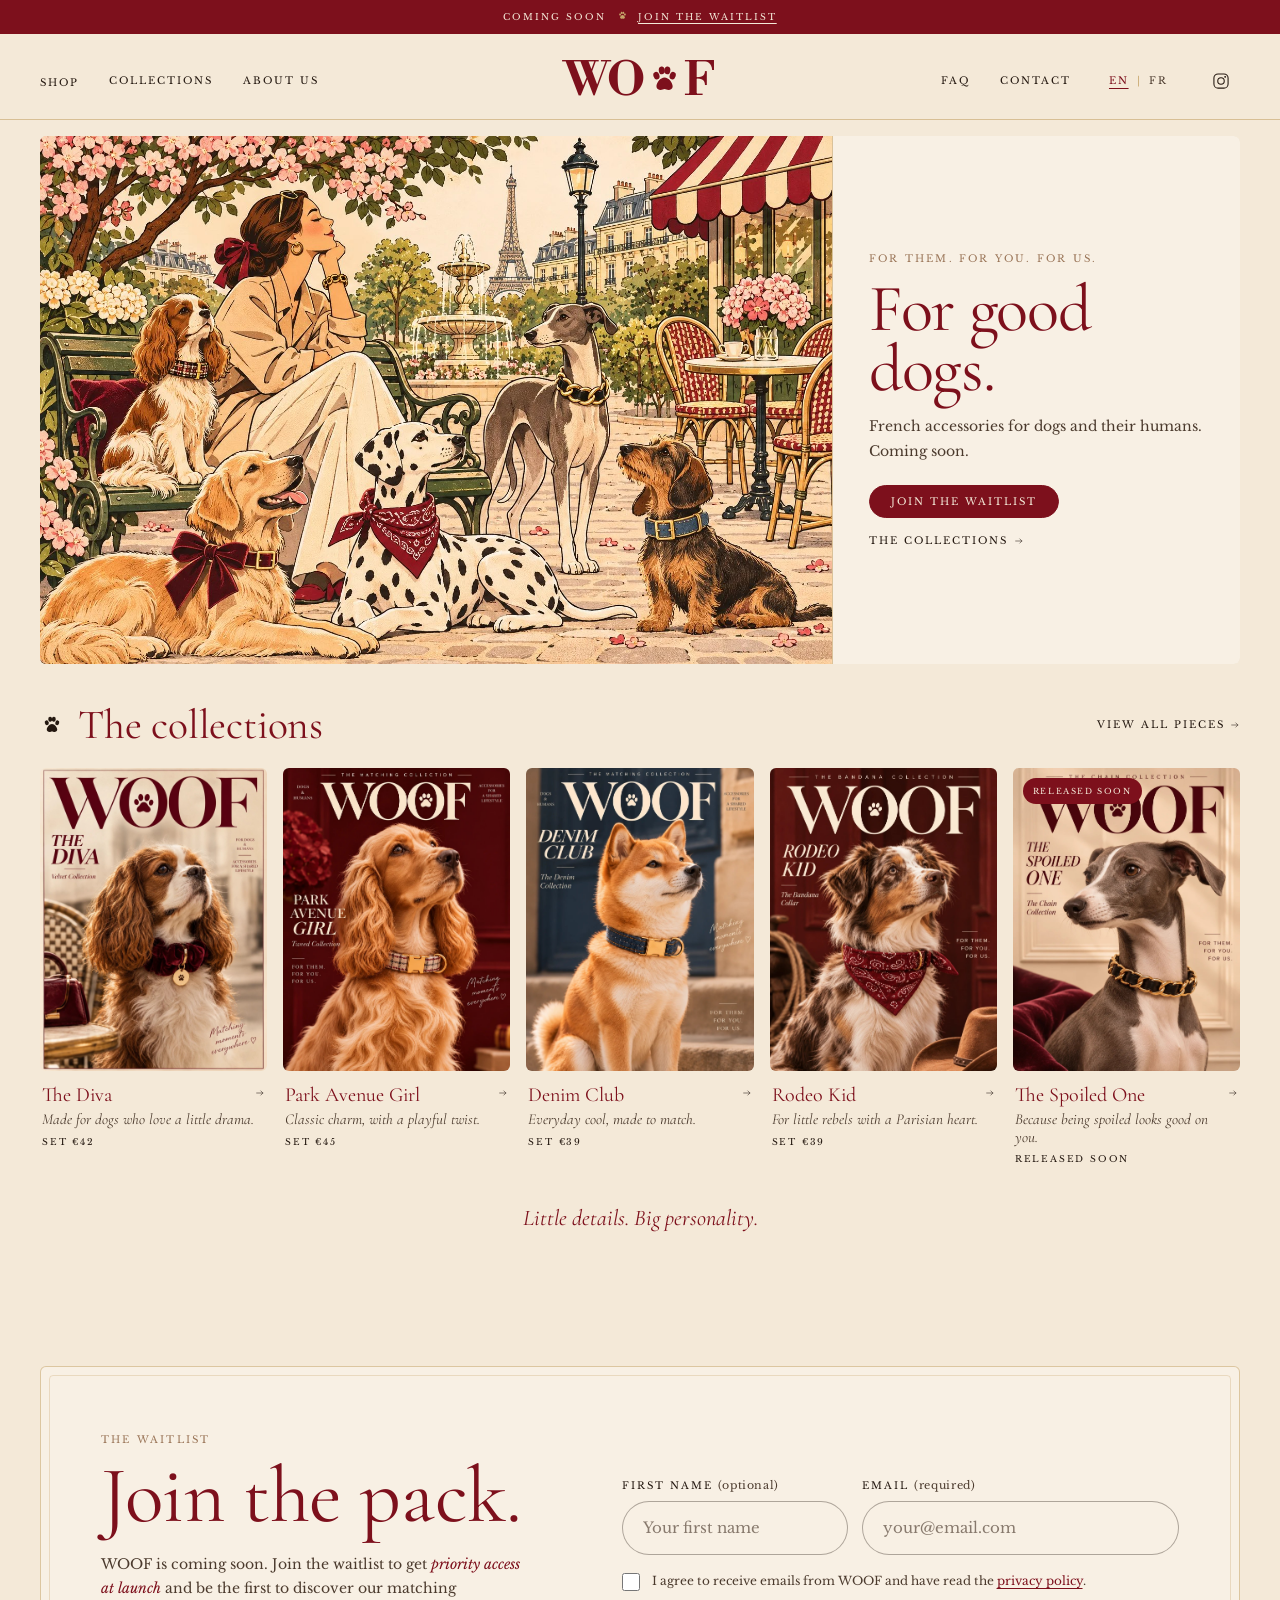
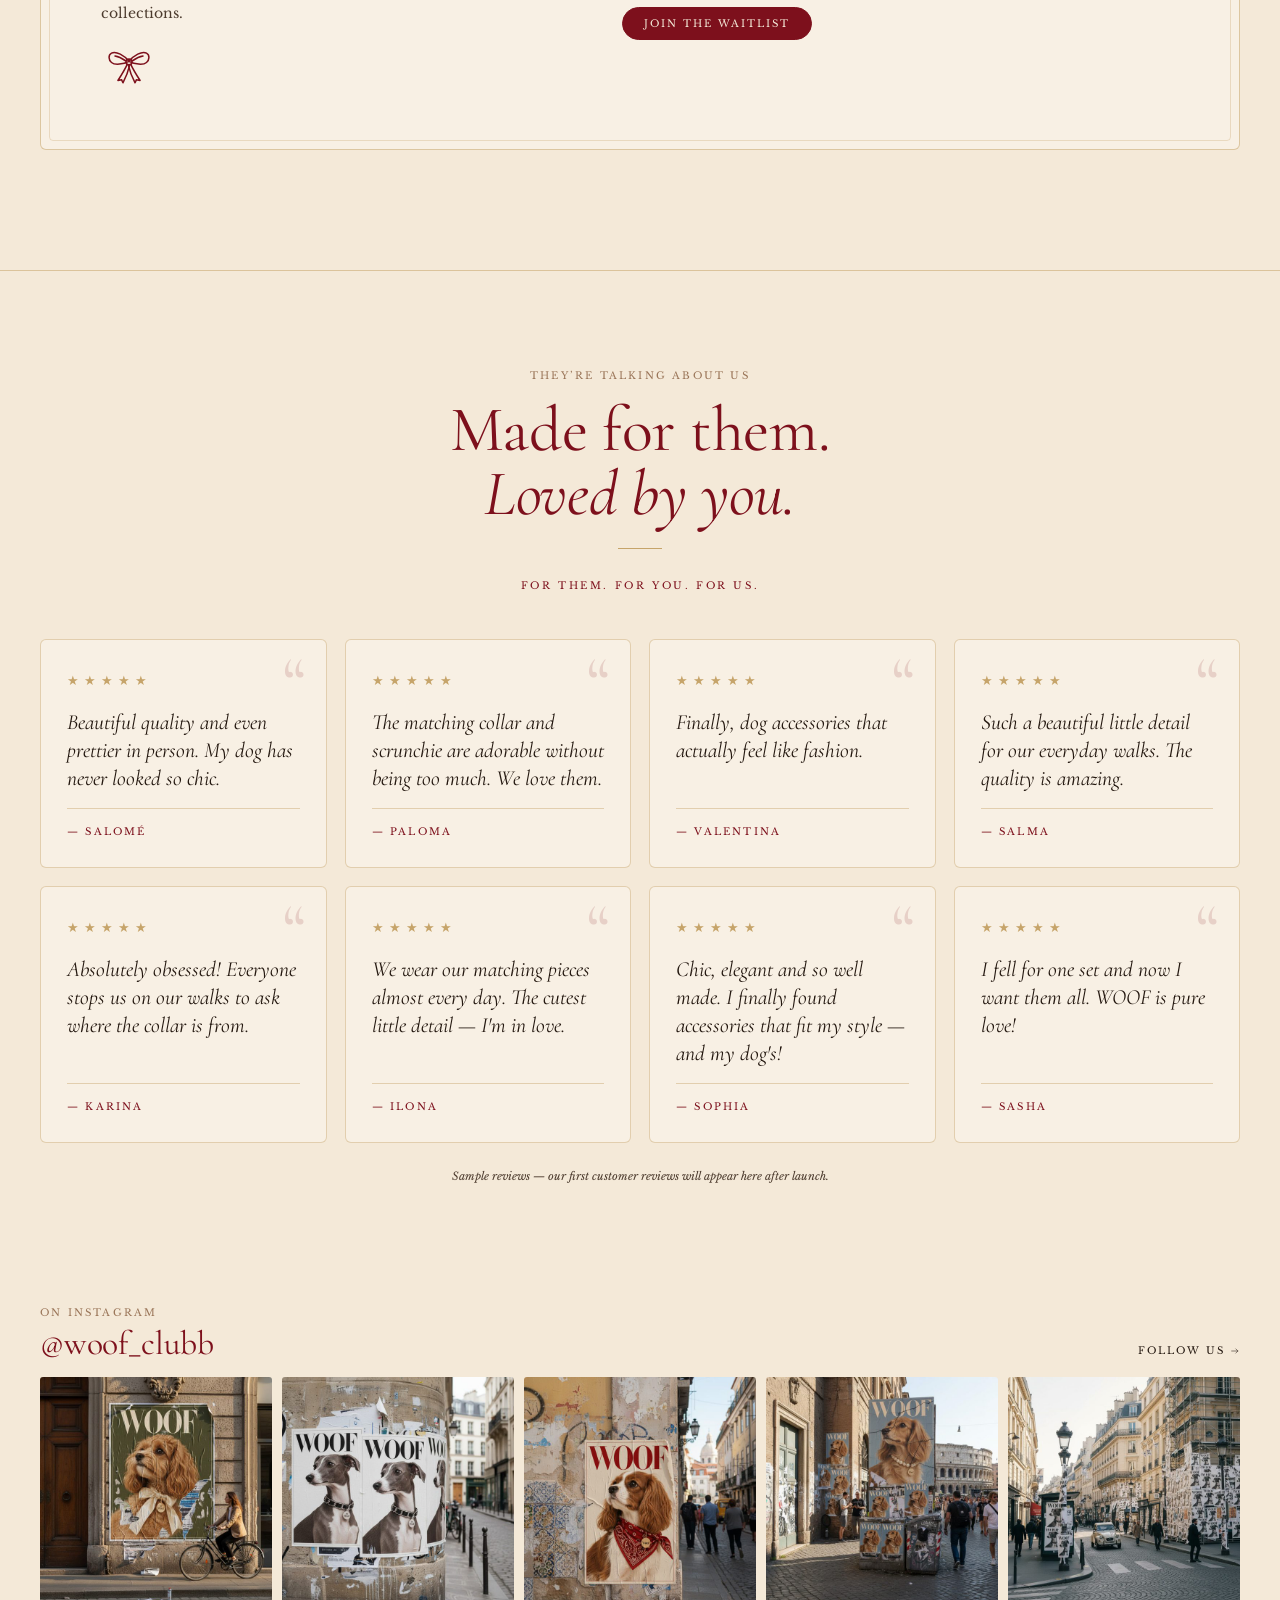
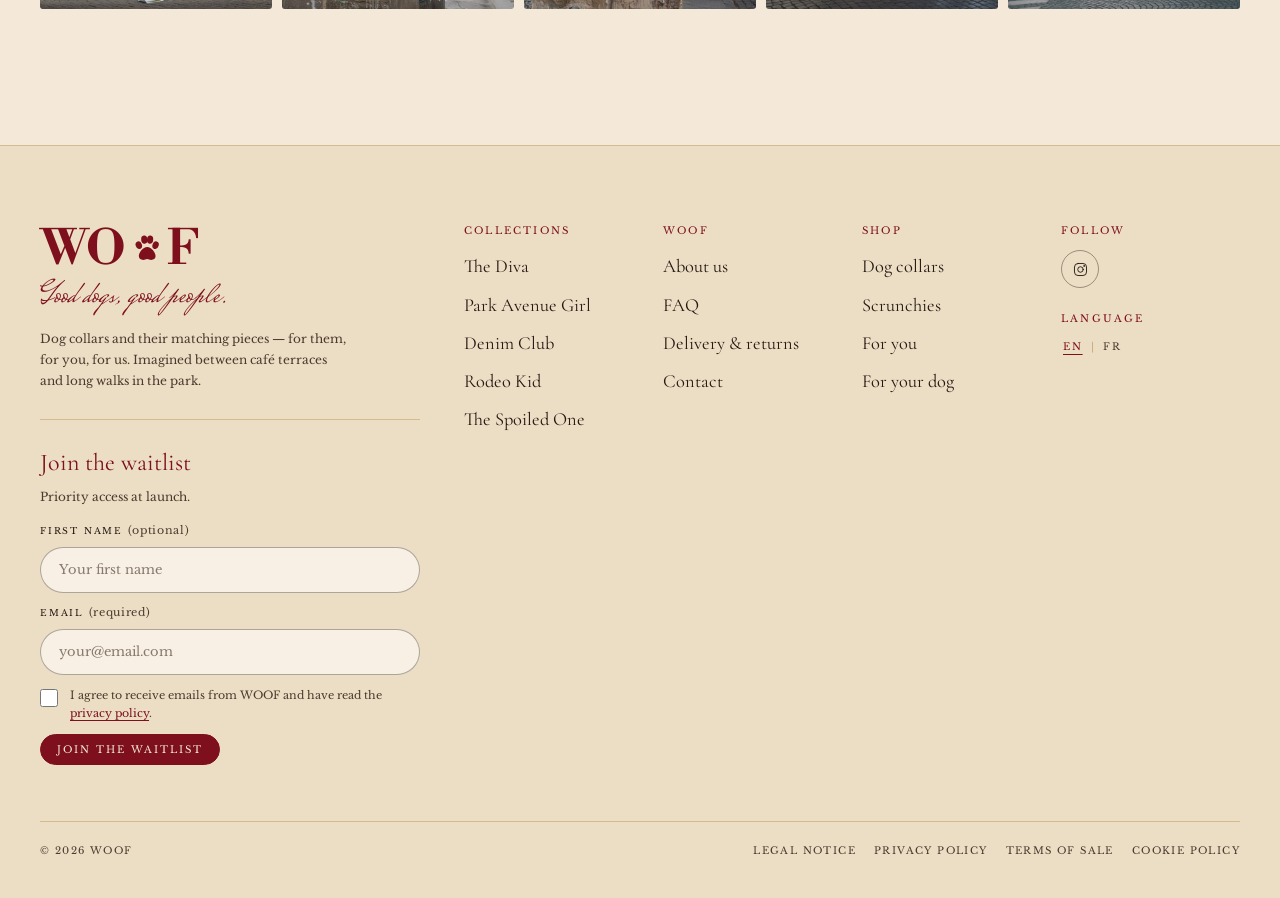
==== commit 0be53dcc: "Home: compact Instagram strip with placeholder posts Five square tiles linking to @woof_clubb, one r" ====
--- a/index.html
+++ b/index.html
@@ -204,6 +204,27 @@
         </header>
         <ul class="talk__list" data-reviews-list></ul>
         <p class="talk__note" data-reviews-note data-i18n="talk.note" hidden>Sample reviews — our first customer reviews will appear here after launch.</p>
+      </div>
+    </section>
+
+    <!-- ================= 5. DERNIERS POSTS INSTAGRAM =================
+         Photos provisoires : images/instagram-1.jpg … instagram-5.jpg (carrées).
+         Remplacez-les par vos vrais posts (même nom de fichier), ou demandez à brancher
+         un fil Instagram automatique (Behold, LightWidget…). -->
+    <section class="insta-strip" aria-labelledby="insta-title">
+      <div class="container">
+        <div class="insta-strip__head">
+          <p class="eyebrow" data-i18n="insta.eyebrow">On Instagram</p>
+          <h2 class="insta-strip__title" id="insta-title"><a href="https://www.instagram.com/woof_clubb/" target="_blank" rel="noopener">@woof_clubb</a></h2>
+          <a class="link-arrow" href="https://www.instagram.com/woof_clubb/" target="_blank" rel="noopener"><span data-i18n="insta.follow">Follow us</span> <svg class="icon" aria-hidden="true"><use href="#i-arrow"/></svg></a>
+        </div>
+        <ul class="insta-strip__grid">
+          <li><a href="https://www.instagram.com/woof_clubb/" target="_blank" rel="noopener"><img src="images/instagram-1.jpg" alt="WOOF poster with a cream bow-tied poodle on a street wall in Milan" data-i18n-attr="alt:insta.1.alt" loading="lazy" width="640" height="640"></a></li>
+          <li><a href="https://www.instagram.com/woof_clubb/" target="_blank" rel="noopener"><img src="images/instagram-2.jpg" alt="WOOF posters of a whippet with a chain collar on a Parisian column" data-i18n-attr="alt:insta.2.alt" loading="lazy" width="640" height="640"></a></li>
+          <li><a href="https://www.instagram.com/woof_clubb/" target="_blank" rel="noopener"><img src="images/instagram-3.jpg" alt="WOOF poster of a spaniel with a red bandana in Lisbon" data-i18n-attr="alt:insta.3.alt" loading="lazy" width="640" height="640"></a></li>
+          <li><a href="https://www.instagram.com/woof_clubb/" target="_blank" rel="noopener"><img src="images/instagram-4.jpg" alt="WOOF posters of a dachshund with pearls near the Colosseum in Rome" data-i18n-attr="alt:insta.4.alt" loading="lazy" width="640" height="640"></a></li>
+          <li><a href="https://www.instagram.com/woof_clubb/" target="_blank" rel="noopener"><img src="images/instagram-5.jpg" alt="A Parisian street covered with WOOF posters" data-i18n-attr="alt:insta.5.alt" loading="lazy" width="640" height="640"></a></li>
+        </ul>
       </div>
     </section>
 
--- a/css/style.css
+++ b/css/style.css
@@ -1184,3 +1184,29 @@
 .legal-list { margin: 0 0 14px; }
 .legal-list li { position: relative; padding-left: 18px; margin-bottom: 4px; }
 .legal-list li::before { content: ""; position: absolute; left: 0; top: .9em; width: 9px; height: 1px; background: var(--gold); }
+
+/* ==========================================================================
+   Accueil — bande Instagram (compacte)
+   ========================================================================== */
+.insta-strip { padding: 8px 0 64px; }
+.insta-strip__head { display: flex; align-items: baseline; gap: 6px 16px; flex-wrap: wrap; margin-bottom: 16px; }
+.insta-strip__head .eyebrow { color: var(--camel); width: 100%; }
+.insta-strip__title { font-size: clamp(1.6rem, 5vw, 2.1rem); }
+.insta-strip__title a:hover { opacity: .8; }
+.insta-strip__head .link-arrow { margin-left: auto; }
+.insta-strip__grid {
+  display: grid; grid-auto-flow: column; grid-auto-columns: 38%; gap: 8px;
+  overflow-x: auto; scroll-snap-type: x mandatory; scrollbar-width: none;
+  margin-right: calc(var(--gutter) * -1); padding-right: var(--gutter);
+}
+.insta-strip__grid::-webkit-scrollbar { display: none; }
+.insta-strip__grid li { scroll-snap-align: start; }
+.insta-strip__grid a { display: block; position: relative; overflow: hidden; border-radius: 3px; aspect-ratio: 1; background: var(--ivory-deep); }
+.insta-strip__grid img { width: 100%; height: 100%; object-fit: cover; transition: transform 1s var(--ease); }
+.insta-strip__grid a::after { content: ""; position: absolute; inset: 0; background: rgba(125, 16, 28, 0); transition: background-color .4s var(--ease); }
+.insta-strip__grid a:hover img { transform: scale(1.04); }
+.insta-strip__grid a:hover::after { background: rgba(125, 16, 28, .15); }
+@media (min-width: 768px) {
+  .insta-strip__grid { grid-auto-flow: row; grid-template-columns: repeat(5, 1fr); overflow: visible; margin-right: 0; padding-right: 0; gap: 10px; }
+  .insta-strip { padding-bottom: 80px; }
+}
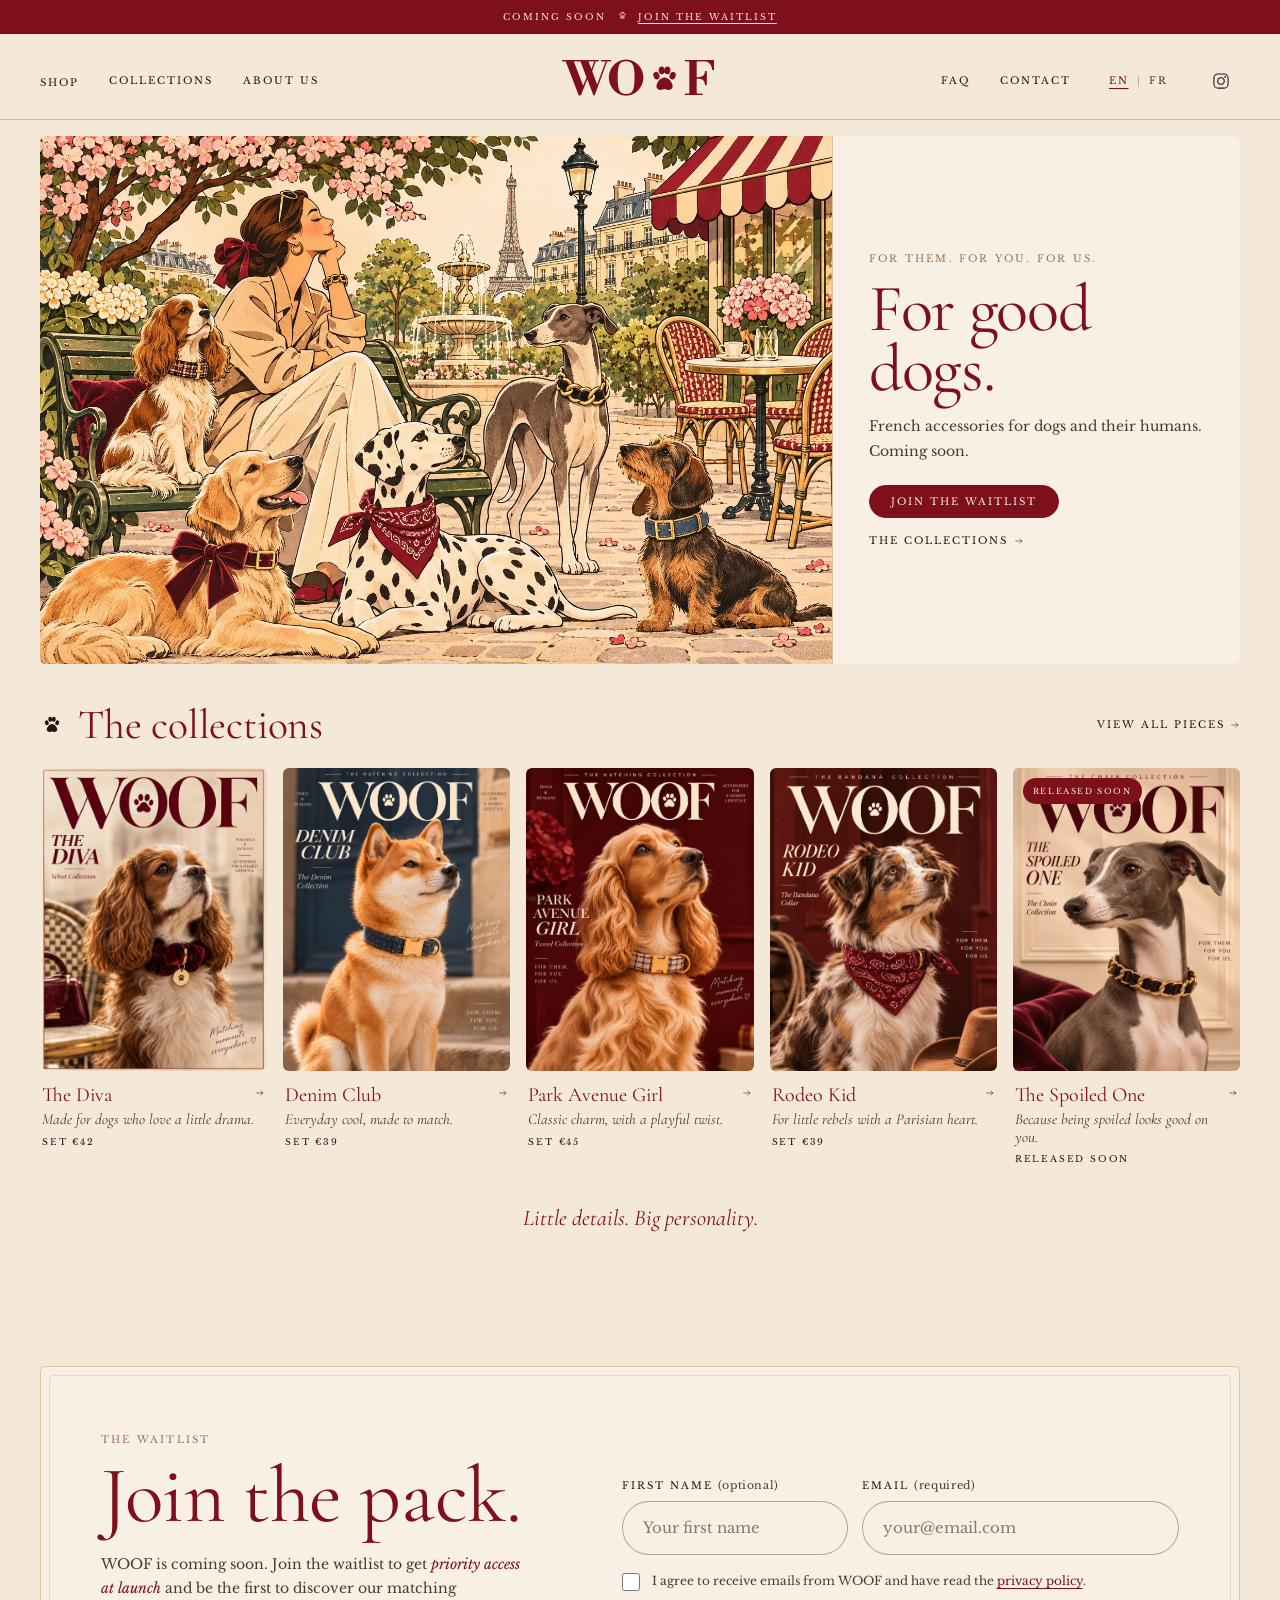
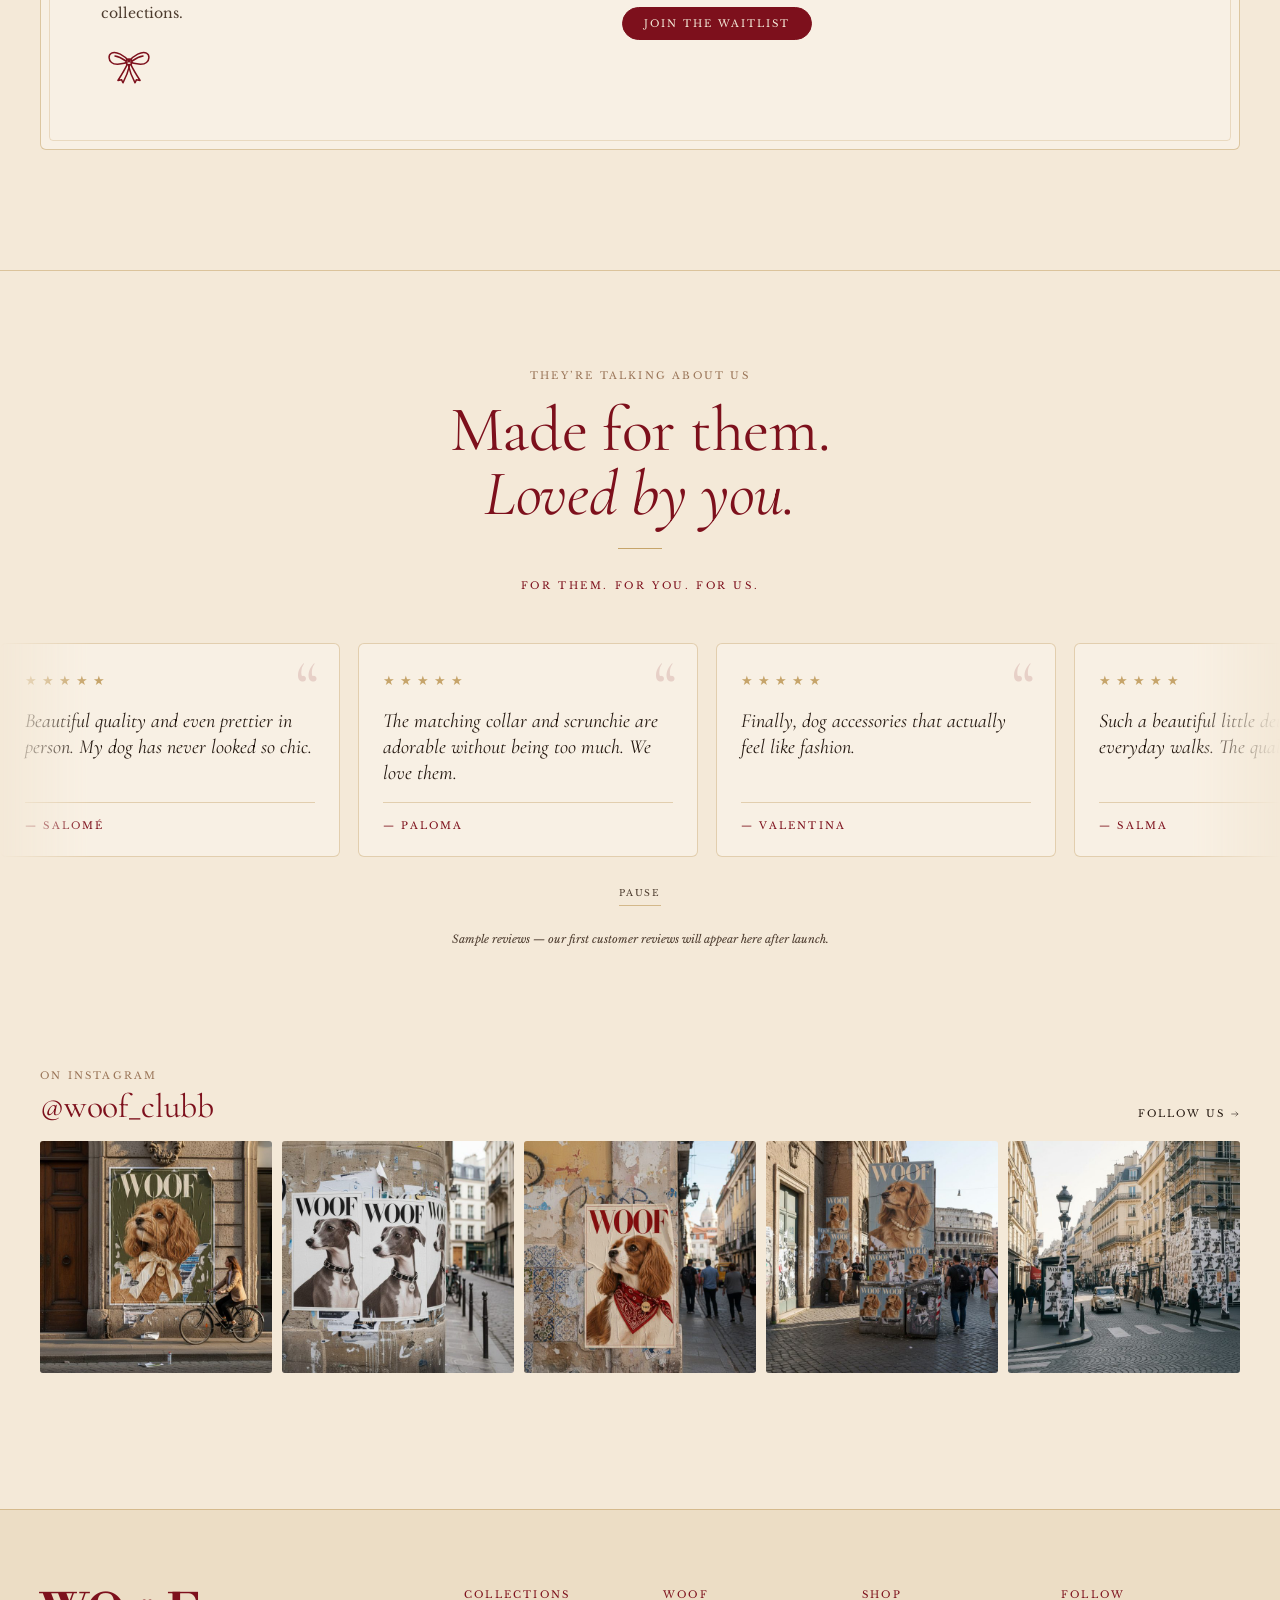
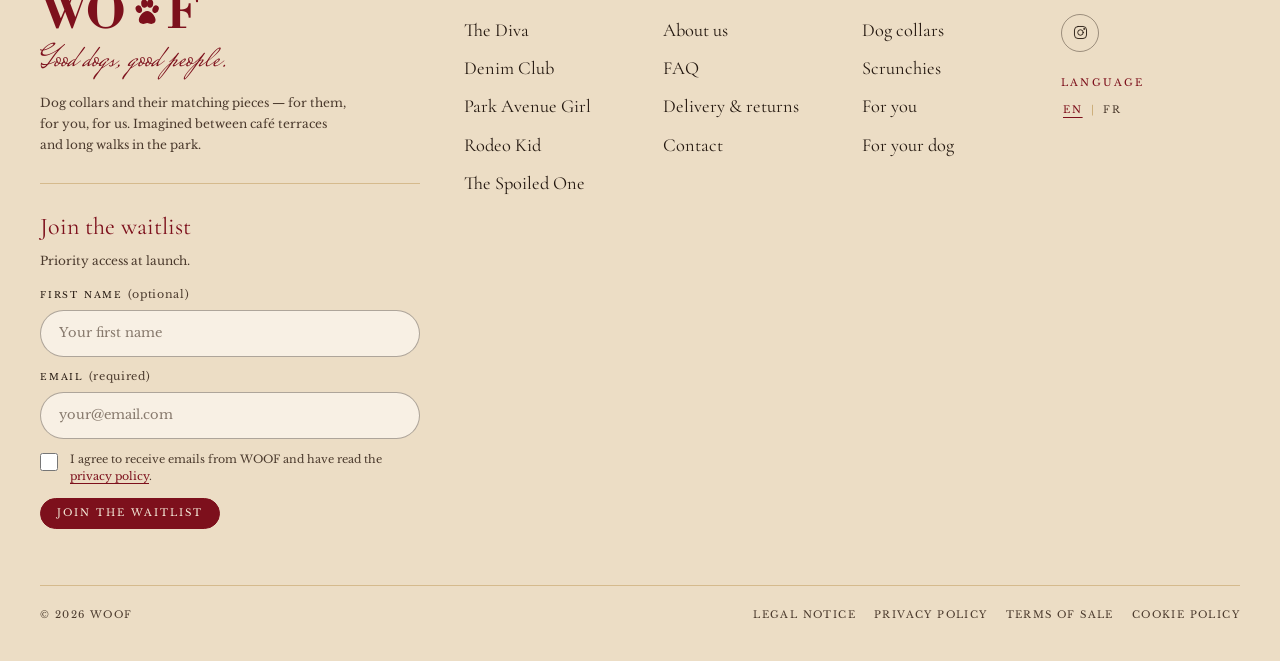
==== commit 9a3eb870: "Shop page by collection with banners, single-row scrolling reviews - Shop: each collection opens wit" ====
--- a/index.html
+++ b/index.html
@@ -202,7 +202,11 @@
             <p class="talk__motto" data-i18n="talk.motto">For them. For you. For us.</p>
           </div>
         </header>
-        <ul class="talk__list" data-reviews-list></ul>
+        <!-- Une seule ligne d'avis qui défile doucement de droite à gauche (pause au survol ou avec le bouton) -->
+        <div class="talk__marquee" data-marquee>
+          <ul class="talk__list" data-reviews-list></ul>
+        </div>
+        <p class="talk__controls"><button class="talk__toggle" type="button" data-marquee-toggle aria-pressed="false">Pause</button></p>
         <p class="talk__note" data-reviews-note data-i18n="talk.note" hidden>Sample reviews — our first customer reviews will appear here after launch.</p>
       </div>
     </section>
--- a/css/style.css
+++ b/css/style.css
@@ -982,13 +982,7 @@
 .talk__motto { font-size: .625rem; letter-spacing: .26em; text-transform: uppercase; color: var(--bordeaux); margin: 10px 0 0; }
 .stars { display: inline-flex; gap: 5px; font-size: .8rem; letter-spacing: 0; color: rgba(198, 164, 106, .35); }
 .stars .is-on { color: var(--gold); }
-.talk__list {
-  display: grid; grid-auto-flow: column; grid-auto-columns: 82%; gap: var(--gap);
-  overflow-x: auto; scroll-snap-type: x mandatory; scrollbar-width: none;
-  margin-right: calc(var(--gutter) * -1); padding-right: var(--gutter);
-}
-.talk__list::-webkit-scrollbar { display: none; }
-.talk-card { scroll-snap-align: start; }
+
 .talk-card figure {
   margin: 0; height: 100%;
   display: flex; flex-direction: column; gap: 16px;
@@ -1008,7 +1002,6 @@
 .talk__note { text-align: center; font-size: .6875rem; font-style: italic; color: var(--espresso-soft); margin: 24px 0 0; }
 @media (min-width: 900px) {
   .talk { padding: 96px 0 110px; }
-  .talk__list { grid-auto-flow: row; grid-template-columns: repeat(4, 1fr); overflow: visible; margin-right: 0; padding-right: 0; gap: 18px; }
 }
 
 /* ==========================================================================
@@ -1210,3 +1203,81 @@
   .insta-strip__grid { grid-auto-flow: row; grid-template-columns: repeat(5, 1fr); overflow: visible; margin-right: 0; padding-right: 0; gap: 10px; }
   .insta-strip { padding-bottom: 80px; }
 }
+
+/* ==========================================================================
+   Avis : une seule ligne qui défile (marquee)
+   ========================================================================== */
+.talk__marquee {
+  --gap: 18px;
+  position: relative; overflow: hidden;
+  margin: 0 calc(var(--gutter) * -1);
+  -webkit-mask-image: linear-gradient(90deg, transparent, #000 7%, #000 93%, transparent);
+          mask-image: linear-gradient(90deg, transparent, #000 7%, #000 93%, transparent);
+}
+.talk__list { display: flex; gap: var(--gap); width: max-content; padding: 4px 0; animation: talk-marquee var(--marquee-duration, 70s) linear infinite; }
+.talk__marquee:hover .talk__list, .talk__marquee:focus-within .talk__list, .talk__marquee.is-paused .talk__list { animation-play-state: paused; }
+.talk-card { flex: 0 0 300px; }
+.talk-card figure { padding: 26px 24px 22px; }
+.talk-card blockquote p { font-size: 1.25rem; }
+@keyframes talk-marquee { to { transform: translateX(calc(-50% - var(--gap) / 2)); } }
+.talk__controls { text-align: center; margin: 18px 0 0; }
+.talk__toggle { font-size: .5625rem; letter-spacing: .22em; text-transform: uppercase; color: var(--espresso-soft); border-bottom: 1px solid rgba(198, 164, 106, .7); padding: 4px 0; transition: color .3s; }
+.talk__toggle:hover { color: var(--bordeaux); }
+@media (min-width: 900px) { .talk-card { flex-basis: 340px; } }
+@media (prefers-reduced-motion: reduce) {
+  .talk__list { animation: none; }
+  .talk__marquee { overflow-x: auto; -webkit-mask-image: none; mask-image: none; }
+  .talk-card[aria-hidden="true"], .talk__controls { display: none; }
+}
+
+/* ==========================================================================
+   Page Shop : collections (bannière cliquable + 2 produits)
+   ========================================================================== */
+.shop-colls { display: grid; gap: 64px; padding-top: 6px; }
+.shop-coll { scroll-margin-top: calc(var(--header-h) + 16px); }
+.shop-coll__banner {
+  position: relative; display: block; overflow: hidden;
+  border-radius: var(--radius); background: var(--camel);
+  aspect-ratio: 4 / 3; color: var(--ivory);
+}
+.shop-coll__banner img { position: absolute; inset: 0; width: 100%; height: 100%; object-fit: cover; transition: transform 1.4s var(--ease); }
+.shop-coll__banner::after { content: ""; position: absolute; inset: 0; background: linear-gradient(0deg, rgba(36, 24, 16, .62) 0%, rgba(36, 24, 16, .12) 55%, rgba(36, 24, 16, 0) 100%); }
+.shop-coll__banner.is-link:hover img { transform: scale(1.03); }
+.shop-coll__text { position: absolute; left: 22px; right: 22px; bottom: 22px; z-index: 1; display: flex; flex-direction: column; gap: 6px; }
+.shop-coll__eyebrow { font-size: .5625rem; letter-spacing: .24em; text-transform: uppercase; opacity: .9; }
+.shop-coll__name { font-family: var(--font-title); font-size: clamp(2.6rem, 10vw, 5.4rem); line-height: .95; }
+.shop-coll__tagline { font-family: var(--font-title); font-style: italic; font-size: clamp(1.05rem, 3vw, 1.4rem); }
+.shop-coll__cta { display: inline-flex; align-items: center; gap: .6em; margin-top: 8px; font-size: .5625rem; letter-spacing: .22em; text-transform: uppercase; border-bottom: 1px solid rgba(244, 233, 216, .7); padding-bottom: 4px; align-self: flex-start; }
+.shop-coll__cta .icon { transition: transform .35s var(--ease); }
+.shop-coll__banner.is-link:hover .shop-coll__cta .icon { transform: translateX(4px); }
+.shop-coll__status { position: absolute; top: 16px; left: 16px; z-index: 1; background: var(--ivory); color: var(--bordeaux); font-size: .5625rem; letter-spacing: .22em; text-transform: uppercase; padding: 7px 14px; border-radius: 999px; }
+.shop-coll__set { font-size: .625rem; letter-spacing: .2em; text-transform: uppercase; color: var(--espresso-soft); margin: 16px 2px 0; }
+.shop-coll__set strong { font-family: var(--font-title); font-size: 1.3rem; letter-spacing: 0; font-weight: 500; color: var(--bordeaux); margin-left: 6px; }
+.shop-coll__products { display: grid; gap: 12px; margin-top: 14px; }
+.spc {
+  display: grid; grid-template-columns: 112px 1fr; gap: 16px; align-items: center;
+  background: var(--ivory-light); border: 1px solid rgba(198, 164, 106, .45); border-radius: var(--radius);
+  padding: 12px;
+}
+.spc__img { display: block; aspect-ratio: 1; overflow: hidden; border-radius: 4px; background: var(--ivory-deep); }
+.spc__img img { width: 100%; height: 100%; object-fit: cover; transition: transform 1s var(--ease); }
+.spc:hover .spc__img img { transform: scale(1.05); }
+.spc__type { font-size: .5625rem; letter-spacing: .22em; text-transform: uppercase; color: var(--camel); margin: 0 0 2px; }
+.spc__name { font-size: 1.35rem; line-height: 1.1; color: var(--espresso); margin-bottom: 4px; }
+.spc__name a:hover { color: var(--bordeaux); }
+.spc__short { display: none; font-size: .75rem; color: var(--espresso-soft); margin: 0 0 8px; }
+.spc__price { display: flex; align-items: center; flex-wrap: wrap; gap: 8px; margin: 0 0 10px; }
+.spc__amount { font-family: var(--font-title); font-size: 1.3rem; color: var(--espresso); }
+.spc .badge-soon { padding: .45em 1em; font-size: .5rem; }
+.spc .btn { padding: .85em 1.3em; }
+@media (min-width: 700px) {
+  .shop-coll__banner { aspect-ratio: 3 / 1; }
+  .shop-coll__text { left: 44px; bottom: 36px; right: auto; max-width: 60%; }
+  .shop-coll__status { top: 22px; left: 22px; }
+  .shop-coll__products { grid-template-columns: 1fr 1fr; gap: 16px; }
+  .spc { grid-template-columns: 170px 1fr; padding: 16px; gap: 22px; }
+  .spc__short { display: block; }
+}
+@media (min-width: 1100px) { .spc { grid-template-columns: 200px 1fr; } .shop-colls { gap: 88px; } }
+/* Boutons des cartes produit : le texte peut passer à la ligne (libellés plus longs en français) */
+.product-card .btn, .spc .btn { white-space: normal; text-align: center; line-height: 1.35; }
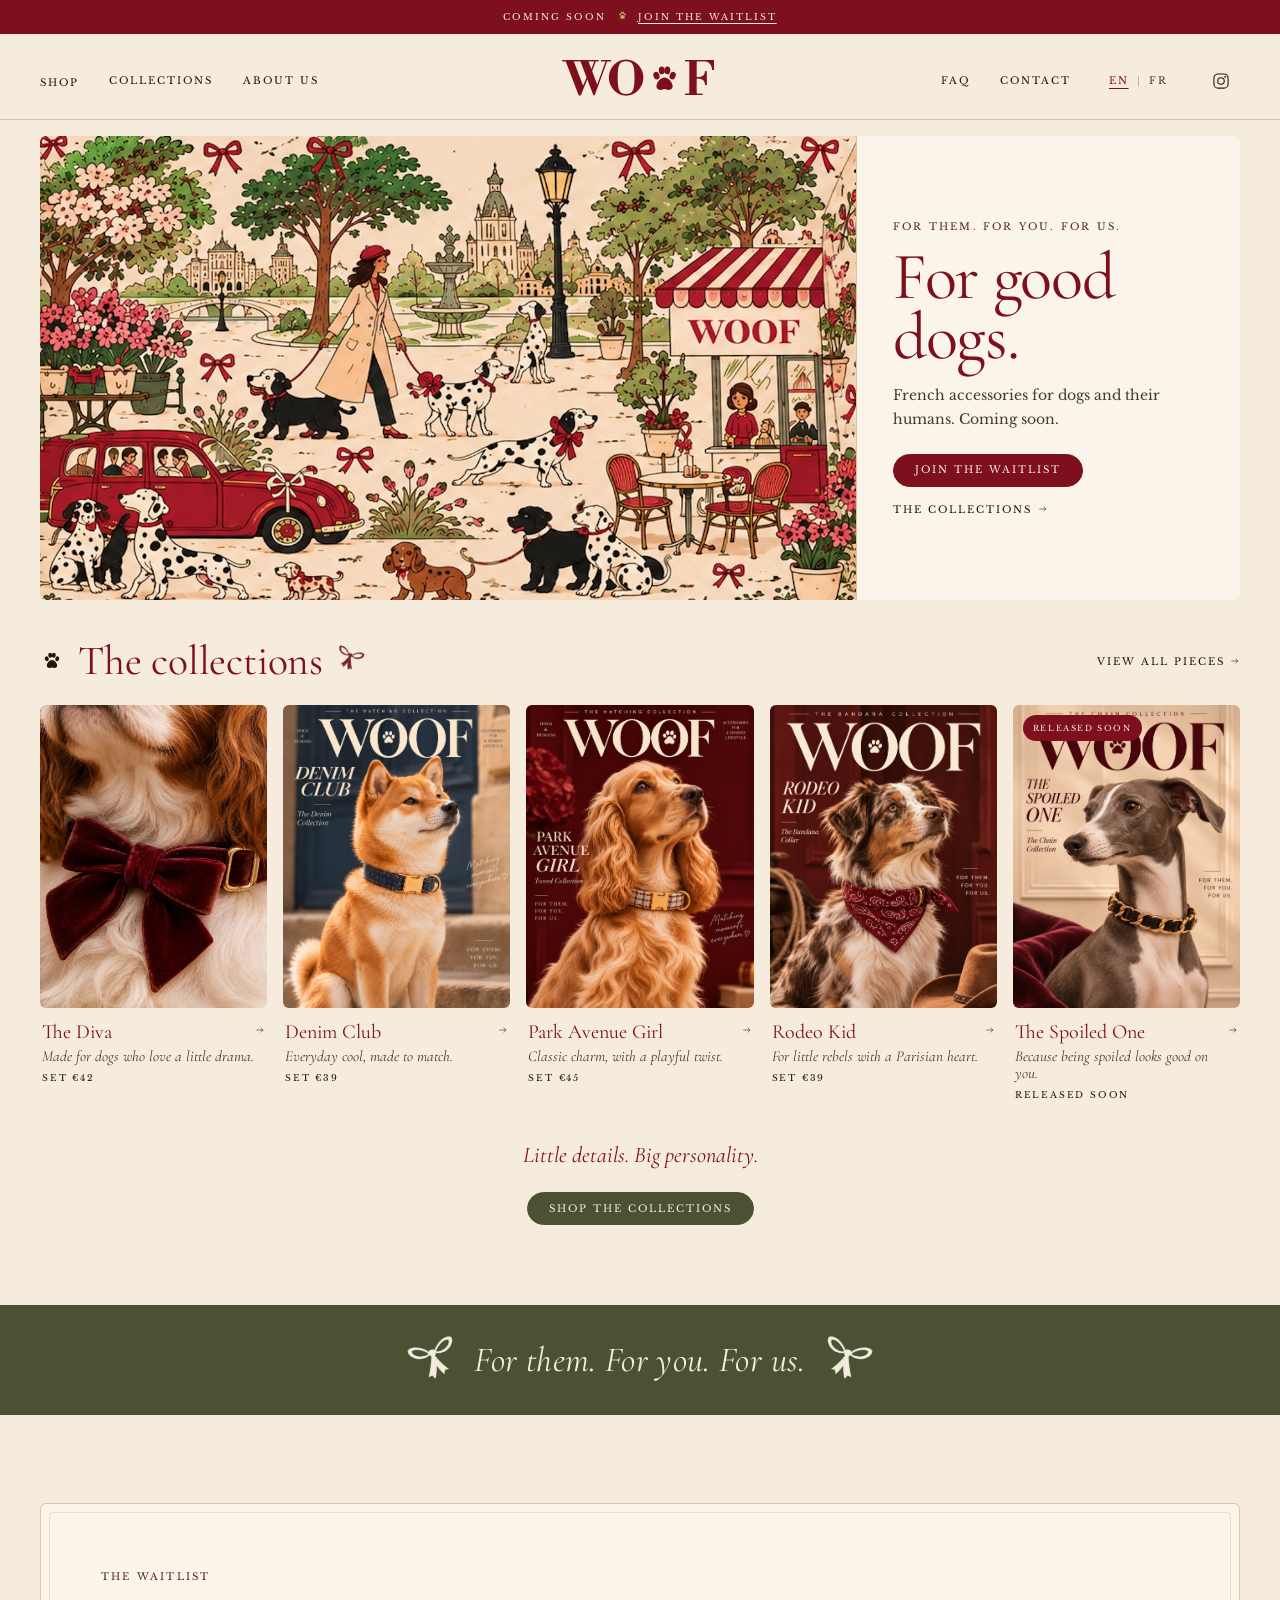
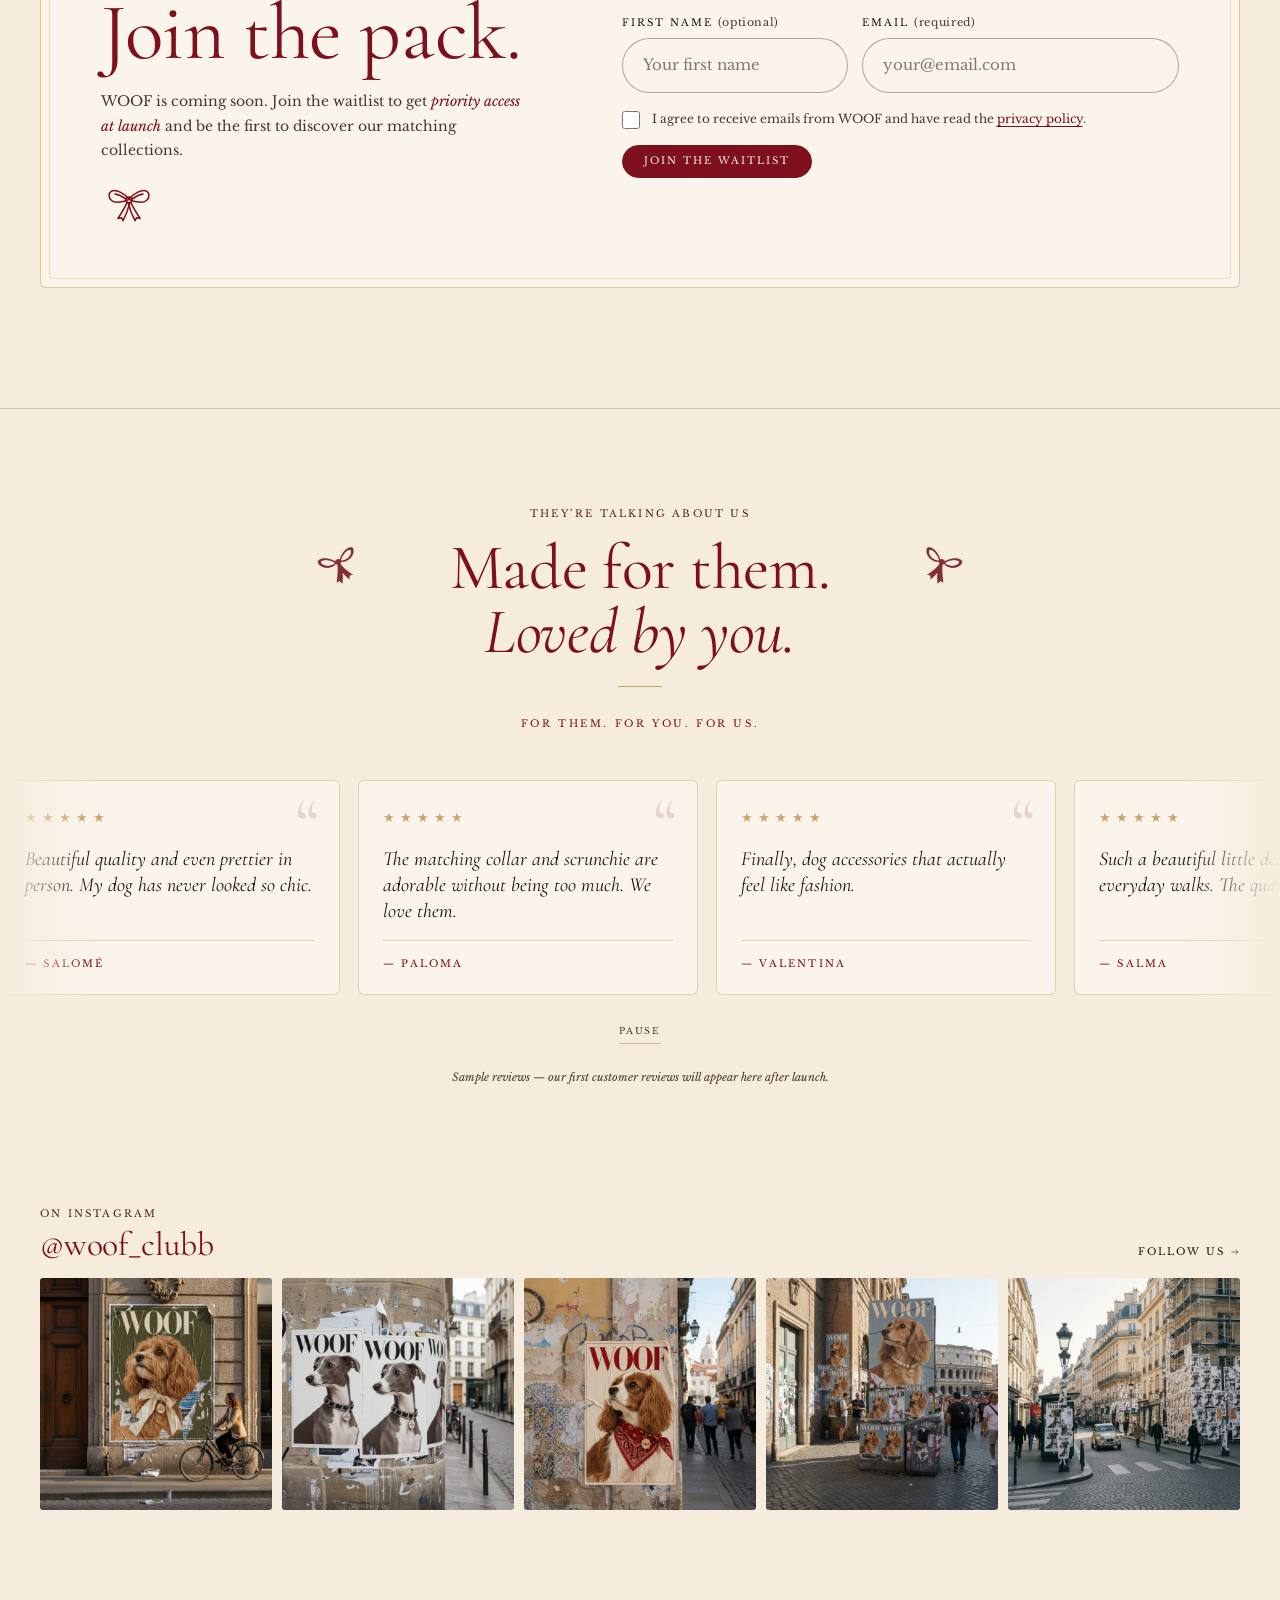
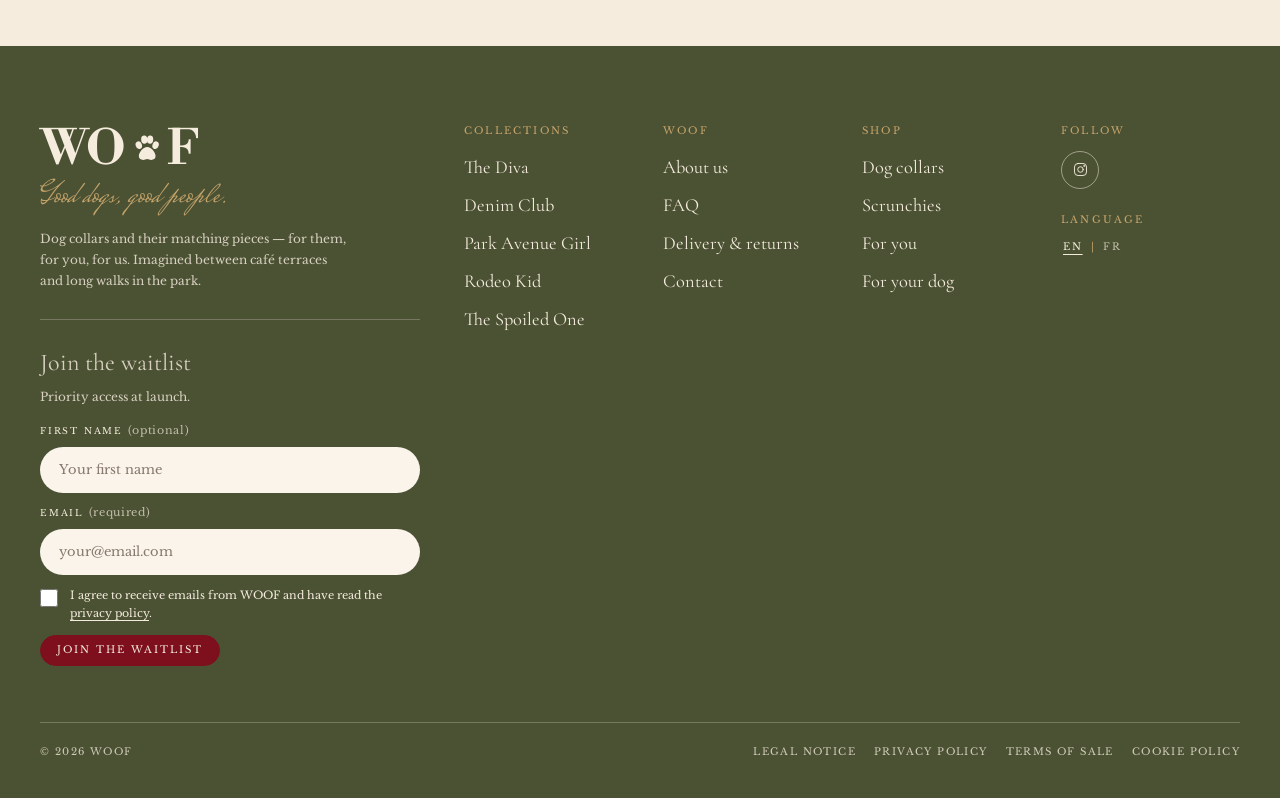
==== commit 914ef743: "New palette with olive accents, new hero and Diva cover, bows, olive footer - Colours: cream #F6ECDE" ====
--- a/index.html
+++ b/index.html
@@ -3,15 +3,31 @@
 <head>
   <meta charset="utf-8">
   <meta name="viewport" content="width=device-width, initial-scale=1">
-  <title data-i18n="page.index.title">WOOF — French accessories for dogs and their humans</title>
-  <meta name="description" content="WOOF designs dog collars and matching scrunchies: The Diva, Park Avenue Girl, Denim Club, Rodeo Kid and The Spoiled One. Coming soon — join the waitlist." data-i18n-attr="content:page.index.desc">
-  <meta name="theme-color" content="#F4E9D8">
-  <!-- Aperçu lors d'un partage sur les réseaux sociaux -->
+  <title data-i18n="page.index.title">WOOF — French Accessories for Dogs & Their Humans</title>
+  <meta name="description" content="WOOF creates French fashion-inspired accessories for dogs and their humans, designed to celebrate the bond between them. Discover collars, matching accessories and timeless pieces made for everyday moments together." data-i18n-attr="content:page.index.desc">
+  <meta name="theme-color" content="#F6ECDE">
+  <!-- ===== APERÇU DE PARTAGE (WhatsApp, Instagram, Facebook, iMessage, X…) =====
+       Les adresses doivent être COMPLÈTES (https://…) : les réseaux sociaux ne comprennent pas
+       les chemins relatifs. Image : images/og-partage.jpg (1536 × 1024, JPEG). -->
+  <link rel="canonical" href="https://carlaguedj.github.io/Woof/">
   <meta property="og:type" content="website">
   <meta property="og:site_name" content="WOOF">
-  <meta property="og:title" content="WOOF — French accessories for dogs and their humans">
-  <meta property="og:description" content="WOOF designs dog collars and matching scrunchies: The Diva, Park Avenue Girl, Denim Club, Rodeo Kid and The Spoiled One. Coming soon — join the waitlist.">
-  <meta property="og:image" content="images/og-partage.jpg">
+  <meta property="og:locale" content="en_GB">
+  <meta property="og:locale:alternate" content="fr_FR">
+  <meta property="og:url" content="https://carlaguedj.github.io/Woof/">
+  <meta property="og:title" content="WOOF — For Them. For You. For Us.">
+  <meta property="og:description" content="WOOF is a French fashion-inspired brand creating stylish matching accessories for dogs and their humans.">
+  <meta property="og:image" content="https://carlaguedj.github.io/Woof/images/og-partage.jpg">
+  <meta property="og:image:secure_url" content="https://carlaguedj.github.io/Woof/images/og-partage.jpg">
+  <meta property="og:image:type" content="image/jpeg">
+  <meta property="og:image:width" content="1536">
+  <meta property="og:image:height" content="1024">
+  <meta property="og:image:alt" content="WOOF — illustration of a Parisian café terrace with a woman and her dogs wearing WOOF accessories">
+  <meta name="twitter:card" content="summary_large_image">
+  <meta name="twitter:title" content="WOOF — For Them. For You. For Us.">
+  <meta name="twitter:description" content="WOOF is a French fashion-inspired brand creating stylish matching accessories for dogs and their humans.">
+  <meta name="twitter:image" content="https://carlaguedj.github.io/Woof/images/og-partage.jpg">
+  <meta name="twitter:image:alt" content="WOOF — illustration of a Parisian café terrace with a woman and her dogs wearing WOOF accessories">
   <link rel="icon" href="images/favicon.svg" type="image/svg+xml">
   <!-- Polices Google : Cormorant Garamond (titres), Libre Baskerville (texte), Mrs Saint Delafield (manuscrit), Libre Bodoni (logo) -->
   <link rel="preconnect" href="https://fonts.googleapis.com">
@@ -113,7 +129,7 @@
     </ul>
     <!-- Illustration du menu : images/menu-dalmatien.png -->
     <div class="mobile-menu__art">
-      <img src="images/menu-dalmatien.png" alt="" width="487" height="473">
+      <img src="images/menu-dalmatien.png" alt="" width="885" height="966">
     </div>
     <div class="mobile-menu__foot">
       <a href="index.html#waitlist" data-i18n="nav.waitlist">Join the waitlist</a>
@@ -126,9 +142,9 @@
     <!-- Les TEXTES de cette page sont dans js/i18n/en.js et js/i18n/fr.js (attributs data-i18n = clé). -->
 
     <!-- ================= 1. HERO : l'illustration WOOF à Paris =================
-         Image : images/accueil-illustration-paris.jpg (format paysage 3:2) -->
+         Image : images/accueil-illustration-woof.jpg (format paysage, 1272 × 724) -->
     <section class="hero hero--art" aria-labelledby="hero-title">
-      <img class="hero__img" src="images/accueil-illustration-paris.jpg" alt="Illustration of a woman on a Parisian park bench surrounded by dogs wearing WOOF accessories near the Eiffel Tower" data-i18n-attr="alt:hero.alt" fetchpriority="high" width="1536" height="1024">
+      <img class="hero__img" src="images/accueil-illustration-woof.jpg" alt="Illustration of a Parisian park: a woman in a beige coat walks her Dalmatians wearing red bows, next to a WOOF café kiosk" data-i18n-attr="alt:hero.alt" fetchpriority="high" width="1272" height="724">
       <div class="hero__card">
         <p class="eyebrow" data-i18n="hero.eyebrow">For them. For you. For us.</p>
         <h1 class="hero__title" id="hero-title" data-i18n="hero.title">For good dogs.</h1>
@@ -146,12 +162,18 @@
       <div class="container">
         <div class="section-head">
           <svg class="icon icon--paw" aria-hidden="true"><use href="#i-paw"/></svg>
-          <h2 class="section-title" id="col-title" style="font-size:clamp(1.9rem,5vw,2.6rem)" data-i18n="home.col.title">The collections</h2>
+          <h2 class="section-title bows" id="col-title" style="font-size:clamp(1.9rem,5vw,2.6rem)" data-i18n="home.col.title">The collections</h2>
           <a class="link-arrow home-collections__all" href="shop.html"><span data-i18n="home.col.all">View all pieces</span> <svg class="icon" aria-hidden="true"><use href="#i-arrow"/></svg></a>
         </div>
         <ul class="cat-grid cat-grid--5" data-collection-grid></ul>
         <p class="home-collections__tagline"><em data-i18n="home.col.tagline">Little details. Big personality.</em></p>
-      </div>
+        <p class="home-collections__cta"><a class="btn btn--olive" href="shop.html" data-i18n="home.col.shopcta">Shop the collections</a></p>
+      </div>
+    </section>
+
+    <!-- ================= BANDE OLIVE ================= -->
+    <section class="band-olive" aria-label="WOOF">
+      <p class="band-olive__text"><img class="band-olive__bow" src="images/noeud-creme.png" alt="" width="240" height="206"> <span data-i18n="band.motto">For them. For you. For us.</span> <img class="band-olive__bow band-olive__bow--r" src="images/noeud-creme.png" alt="" width="240" height="206"></p>
     </section>
 
     <!-- ================= 3. LISTE D'ATTENTE ================= -->
@@ -197,7 +219,7 @@
       <div class="container">
         <header class="talk__head">
           <p class="eyebrow" data-i18n="talk.eyebrow">They’re talking about us</p>
-          <h2 class="talk__title" id="talk-title" data-i18n="talk.title">Made for them. <em>Loved by you.</em></h2>
+          <h2 class="talk__title bows" id="talk-title" data-i18n="talk.title">Made for them. <em>Loved by you.</em></h2>
           <div class="talk__rating" data-reviews-rating>
             <p class="talk__motto" data-i18n="talk.motto">For them. For you. For us.</p>
           </div>
--- a/css/style.css
+++ b/css/style.css
@@ -7,14 +7,17 @@
 
 :root {
   /* ---- Couleurs de la marque ---- */
-  --ivory: #F4E9D8;        /* Ivoire chaud : fond principal */
-  --ivory-deep: #ECDDC5;   /* Ivoire un peu plus foncé : blocs, pied de page */
-  --ivory-light: #F8F0E4;  /* Ivoire clair : cartes (jamais de blanc pur) */
+  /* Répartition visée : 60–65 % crème, 20–25 % bordeaux, 7–10 % olive, le reste espresso / or / châtaigne */
+  --ivory: #F6ECDE;        /* Crème / Warm Ivory : fond principal */
+  --ivory-deep: #EEDFC9;   /* Crème un peu plus foncé : blocs */
+  --ivory-light: #FAF4EA;  /* Crème clair : cartes (jamais de blanc pur) */
   --bordeaux: #7D101C;     /* Couleur signature : logo, titres, boutons */
   --bordeaux-dark: #5F0C16;/* Bordeaux au survol des boutons */
-  --espresso: #241810;     /* Texte et contours */
-  --espresso-soft: #4B3A2D;/* Texte secondaire */
-  --olive: #4F5738;        /* Menu mobile, accents nature */
+  --espresso: #21150C;     /* Texte et contours */
+  --espresso-soft: #4A372A;/* Texte secondaire */
+  --olive: #4B5234;        /* Couleur secondaire : pied de page, bande, quelques boutons */
+  --olive-dark: #3A4027;   /* Olive au survol des boutons */
+  --chestnut: #542819;     /* Châtaigne : petits titres, accents chaleureux */
   --gold: #C6A46A;         /* Petits détails, filets */
   --rose: #D8A39A;         /* Très rare : petits détails décoratifs */
   --camel: #9A7558;        /* Éléments secondaires */
@@ -175,7 +178,7 @@
   border-bottom: 1px solid rgba(198, 164, 106, .6);
   transition: box-shadow .4s var(--ease);
 }
-.site-header.is-scrolled { box-shadow: 0 10px 24px -20px rgba(36, 24, 16, .55); }
+.site-header.is-scrolled { box-shadow: 0 10px 24px -20px rgba(33, 21, 12, .55); }
 .header-inner {
   display: grid; grid-template-columns: 1fr auto 1fr; align-items: center;
   height: var(--header-h); max-width: var(--max); margin: 0 auto; padding: 0 var(--gutter);
@@ -289,7 +292,7 @@
 @keyframes heroZoom { from { transform: scale(1.06); } to { transform: scale(1); } }
 .hero::after {
   content: ""; position: absolute; inset: 0;
-  background: linear-gradient(180deg, rgba(36, 24, 16, 0) 35%, rgba(36, 24, 16, .5) 100%);
+  background: linear-gradient(180deg, rgba(33, 21, 12, 0) 35%, rgba(33, 21, 12, .5) 100%);
 }
 .hero__content { position: relative; z-index: 1; padding: 0 22px 34px; width: 100%; }
 .hero__title {
@@ -311,7 +314,7 @@
 .hero__badge .icon { font-size: 22px; }
 @media (min-width: 768px) {
   .hero { align-items: center; }
-  .hero::after { background: linear-gradient(90deg, rgba(36, 24, 16, .5) 0%, rgba(36, 24, 16, 0) 60%); }
+  .hero::after { background: linear-gradient(90deg, rgba(33, 21, 12, .5) 0%, rgba(33, 21, 12, 0) 60%); }
   .hero__content { padding: 0 56px; }
   .hero__badge { left: 56px; right: auto; bottom: 40px; }
 }
@@ -364,7 +367,7 @@
 }
 .tile > img { position: absolute; inset: 0; width: 100%; height: 100%; object-fit: cover; transition: transform 1.2s var(--ease); }
 .tile:hover > img { transform: scale(1.03); }
-.tile::after { content: ""; position: absolute; inset: 0; background: linear-gradient(180deg, rgba(36, 24, 16, 0) 40%, rgba(36, 24, 16, .55) 100%); }
+.tile::after { content: ""; position: absolute; inset: 0; background: linear-gradient(180deg, rgba(33, 21, 12, 0) 40%, rgba(33, 21, 12, .55) 100%); }
 .tile__content { position: relative; z-index: 1; padding: 26px 22px 28px; }
 .tile__title { color: var(--ivory); font-size: clamp(2.8rem, 11vw, 4.6rem); line-height: .92; margin-bottom: 22px; }
 .tile__title em { font-style: italic; display: block; }
@@ -436,7 +439,7 @@
   border: 1px solid rgba(198, 164, 106, .6);
   border-radius: 4px;
   transform: rotate(-4deg);
-  box-shadow: 0 16px 30px -18px rgba(36, 24, 16, .6);
+  box-shadow: 0 16px 30px -18px rgba(33, 21, 12, .6);
 }
 .note-card .script { font-size: 2.1rem; line-height: .95; display: block; }
 .note-card .icon { color: var(--rose); font-size: 16px; margin-top: 6px; }
@@ -482,7 +485,7 @@
 @media (min-width: 768px) { .duo { grid-template-columns: 1fr 1fr; } .duo__tile { min-height: 560px; } }
 
 /* Grille des 4 collections */
-.cat-card__label small { display: block; font-size: .5625rem; color: var(--camel); letter-spacing: .2em; margin-top: 2px; }
+.cat-card__label small { display: block; font-size: .5625rem; color: var(--chestnut); letter-spacing: .2em; margin-top: 2px; }
 @media (min-width: 768px) { .cat-grid--4 { grid-template-columns: repeat(4, 1fr); } .cat-grid--5 { grid-template-columns: repeat(5, 1fr); } }
 .cat-grid--5 .cat-card .media { aspect-ratio: 3 / 4; }
 .cat-card .media .product-card__tag { background: var(--bordeaux); color: var(--ivory); }
@@ -494,7 +497,7 @@
   position: relative; margin: 0; overflow: hidden;
   border-radius: var(--radius); background: var(--ivory-deep);
   aspect-ratio: 3 / 4;
-  box-shadow: 0 24px 40px -30px rgba(36, 24, 16, .55);
+  box-shadow: 0 24px 40px -30px rgba(33, 21, 12, .55);
 }
 .coll__cover img { width: 100%; height: 100%; object-fit: cover; transition: transform 1.2s var(--ease); }
 .coll__cover:hover img { transform: scale(1.02); }
@@ -507,7 +510,7 @@
 .coll__cover .coll__status { position: absolute; left: 14px; bottom: 14px; margin: 0; background: var(--bordeaux); color: var(--ivory); }
 .coll__side { display: flex; flex-direction: column; gap: 18px; }
 .coll__head { padding: 10px 2px 0; border-top: 1px solid rgba(198, 164, 106, .6); }
-.coll__head .eyebrow { color: var(--camel); margin: 12px 0 6px; }
+.coll__head .eyebrow { color: var(--chestnut); margin: 12px 0 6px; }
 .coll__name { font-size: clamp(2.4rem, 8vw, 3.6rem); }
 .coll__tagline { font-family: var(--font-title); font-style: italic; font-size: 1.25rem; margin: 6px 0 0; color: var(--espresso-soft); }
 .coll__products { display: grid; grid-template-columns: 1fr 1fr; gap: var(--gap); align-content: start; }
@@ -526,7 +529,7 @@
 /* ---------- Filtres de la boutique ---------- */
 .filters { display: flex; flex-wrap: wrap; gap: 8px; }
 .filter {
-  border: 1px solid rgba(36, 24, 16, .35); border-radius: 999px;
+  border: 1px solid rgba(33, 21, 12, .35); border-radius: 999px;
   padding: .85em 1.4em; font-size: .5625rem; letter-spacing: .2em; text-transform: uppercase;
   transition: background-color .3s, color .3s, border-color .3s;
 }
@@ -535,7 +538,7 @@
 
 /* ---------- Produits ---------- */
 .shop-head { display: flex; align-items: flex-end; justify-content: space-between; gap: 20px; margin-bottom: 26px; flex-wrap: wrap; }
-.shop-head .eyebrow { color: var(--camel); margin-bottom: 8px; }
+.shop-head .eyebrow { color: var(--chestnut); margin-bottom: 8px; }
 .product-grid { display: grid; grid-template-columns: repeat(2, 1fr); gap: 26px var(--gap); }
 @media (min-width: 900px) { .product-grid { grid-template-columns: repeat(3, 1fr); gap: 44px var(--gap); } }
 
@@ -617,7 +620,7 @@
 .footer-col a { font-family: var(--font-title); font-size: 1.15rem; transition: color .3s; }
 .footer-col a:hover { color: var(--bordeaux); }
 .socials { display: flex; gap: 10px; margin-top: 4px; }
-.socials a { width: 38px; height: 38px; border: 1px solid rgba(36, 24, 16, .4); border-radius: 50%; display: grid; place-items: center; transition: background-color .3s, color .3s, border-color .3s; }
+.socials a { width: 38px; height: 38px; border: 1px solid rgba(33, 21, 12, .4); border-radius: 50%; display: grid; place-items: center; transition: background-color .3s, color .3s, border-color .3s; }
 .socials a:hover { background: var(--bordeaux); border-color: var(--bordeaux); color: var(--ivory); }
 .socials .icon { font-size: 17px; }
 .footer-bottom {
@@ -637,7 +640,7 @@
    Panier (factice)
    ========================================================================== */
 .cart-overlay {
-  position: fixed; inset: 0; z-index: 90; background: rgba(36, 24, 16, .35);
+  position: fixed; inset: 0; z-index: 90; background: rgba(33, 21, 12, .35);
   opacity: 0; visibility: hidden; transition: opacity .4s var(--ease), visibility 0s .4s;
 }
 .cart-overlay.is-open { opacity: 1; visibility: visible; transition-delay: 0s; }
@@ -661,7 +664,7 @@
 .cart-item img { width: 76px; aspect-ratio: 1; object-fit: cover; border-radius: 4px; background: var(--ivory-deep); }
 .cart-item h3 { font-size: 1.2rem; color: var(--espresso); }
 .cart-item__variant { font-size: .6875rem; color: var(--espresso-soft); margin: 2px 0 8px; }
-.qty { display: inline-flex; align-items: center; border: 1px solid rgba(36, 24, 16, .35); border-radius: 999px; }
+.qty { display: inline-flex; align-items: center; border: 1px solid rgba(33, 21, 12, .35); border-radius: 999px; }
 .qty button { width: 28px; height: 28px; display: grid; place-items: center; }
 .qty span { min-width: 18px; text-align: center; font-size: .75rem; }
 .cart-item__side { text-align: right; display: flex; flex-direction: column; justify-content: space-between; align-items: flex-end; font-size: .8125rem; }
@@ -708,10 +711,10 @@
 .option legend span { text-transform: none; letter-spacing: 0; color: var(--espresso-soft); }
 .swatches, .sizes { display: flex; flex-wrap: wrap; gap: 10px; }
 .swatch input, .size input { position: absolute; opacity: 0; pointer-events: none; }
-.swatch span { display: block; width: 32px; height: 32px; border-radius: 50%; border: 1px solid rgba(36, 24, 16, .25); box-shadow: 0 0 0 3px var(--ivory); cursor: pointer; transition: box-shadow .3s; }
+.swatch span { display: block; width: 32px; height: 32px; border-radius: 50%; border: 1px solid rgba(33, 21, 12, .25); box-shadow: 0 0 0 3px var(--ivory); cursor: pointer; transition: box-shadow .3s; }
 .swatch input:checked + span { box-shadow: 0 0 0 3px var(--ivory), 0 0 0 4px var(--bordeaux); }
 .swatch input:focus-visible + span { outline: 1.5px solid var(--bordeaux); outline-offset: 5px; }
-.size span { display: grid; place-items: center; min-width: 54px; height: 40px; padding: 0 14px; border: 1px solid rgba(36, 24, 16, .35); border-radius: 4px; font-size: .75rem; cursor: pointer; transition: all .3s; }
+.size span { display: grid; place-items: center; min-width: 54px; height: 40px; padding: 0 14px; border: 1px solid rgba(33, 21, 12, .35); border-radius: 4px; font-size: .75rem; cursor: pointer; transition: all .3s; }
 .size span:hover { border-color: var(--bordeaux); }
 .size input:checked + span { background: var(--bordeaux); color: var(--ivory); border-color: var(--bordeaux); }
 .size input:focus-visible + span { outline: 1.5px solid var(--bordeaux); outline-offset: 3px; }
@@ -772,7 +775,7 @@
    ========================================================================== */
 .page-hero { position: relative; margin: var(--gap) var(--gutter) 0; border-radius: var(--radius); overflow: hidden; min-height: 62svh; display: flex; align-items: flex-end; color: var(--ivory); }
 .page-hero > img { position: absolute; inset: 0; width: 100%; height: 100%; object-fit: cover; }
-.page-hero::after { content: ""; position: absolute; inset: 0; background: linear-gradient(180deg, rgba(36, 24, 16, 0) 35%, rgba(36, 24, 16, .5) 100%); }
+.page-hero::after { content: ""; position: absolute; inset: 0; background: linear-gradient(180deg, rgba(33, 21, 12, 0) 35%, rgba(33, 21, 12, .5) 100%); }
 .page-hero__content { position: relative; z-index: 1; padding: 0 22px 34px; }
 .page-hero h1 { color: var(--ivory); font-size: clamp(3.6rem, 15vw, 8rem); line-height: .88; }
 .page-hero .eyebrow { margin-bottom: 14px; }
@@ -785,7 +788,7 @@
 
 .chapter { display: grid; gap: 24px; align-items: center; padding: 26px 0; }
 .chapter .media { aspect-ratio: 4 / 5; }
-.chapter__num { font-family: var(--font-title); font-style: italic; color: var(--camel); font-size: 1.2rem; margin-bottom: 8px; }
+.chapter__num { font-family: var(--font-title); font-style: italic; color: var(--chestnut); font-size: 1.2rem; margin-bottom: 8px; }
 .chapter h2 { font-size: clamp(2.2rem, 7vw, 3.2rem); margin-bottom: 18px; }
 .chapter p { color: var(--espresso-soft); max-width: 32em; }
 @media (min-width: 900px) {
@@ -811,7 +814,7 @@
 .soon__card { display: flex; flex-direction: column; align-items: center; justify-content: center; text-align: center; padding: 56px 24px; gap: 16px; }
 .soon__card .icon--bow { width: 74px; height: 50px; color: var(--bordeaux); }
 .soon__card h1 { font-size: clamp(3rem, 12vw, 5.4rem); line-height: .92; }
-.soon__card .eyebrow { color: var(--camel); }
+.soon__card .eyebrow { color: var(--chestnut); }
 .soon__card .script { font-size: 2.4rem; }
 .soon .media { min-height: 380px; }
 @media (min-width: 900px) { .soon { grid-template-columns: 7fr 5fr; min-height: calc(100svh - var(--header-h) - 140px); } }
@@ -832,14 +835,14 @@
    ========================================================================== */
 .hero--art { display: block; min-height: 0; color: var(--espresso); background: var(--ivory-deep); }
 .hero--art::after { display: none; }
-.hero--art .hero__img { position: relative; inset: auto; height: auto; aspect-ratio: 3 / 2; animation: none; }
+.hero--art .hero__img { position: relative; inset: auto; height: auto; aspect-ratio: 1272 / 724; animation: none; }
 .hero__card {
   position: relative; z-index: 1;
   background: var(--ivory-light);
   padding: 26px 22px 28px;
   border-top: 1px solid rgba(198, 164, 106, .6);
 }
-.hero__card .eyebrow { color: var(--camel); margin-bottom: 10px; }
+.hero__card .eyebrow { color: var(--chestnut); margin-bottom: 10px; }
 .hero--art .hero__title { color: var(--bordeaux); font-size: clamp(3.2rem, 13vw, 6.2rem); line-height: .9; margin-bottom: 14px; }
 .hero__text { color: var(--espresso-soft); margin-bottom: 20px; }
 .hero__actions { display: flex; flex-wrap: wrap; align-items: center; gap: 14px 24px; }
@@ -865,13 +868,13 @@
   background: var(--ivory-light);
   border: 1px solid rgba(198, 164, 106, .7); border-radius: var(--radius);
   padding: 26px 30px;
-  box-shadow: 0 24px 40px -28px rgba(36, 24, 16, .55);
+  box-shadow: 0 24px 40px -28px rgba(33, 21, 12, .55);
   opacity: 0; visibility: hidden; transform: translateY(6px);
   transition: opacity .3s var(--ease), transform .3s var(--ease), visibility 0s .3s;
 }
 .nav-drop__panel::before { content: ""; position: absolute; left: 0; right: 0; top: -20px; height: 20px; }
 .nav-drop:hover .nav-drop__panel, .nav-drop:focus-within .nav-drop__panel { opacity: 1; visibility: visible; transform: none; transition-delay: 0s; }
-.nav-drop__title { font-size: .5625rem; letter-spacing: .22em; text-transform: uppercase; color: var(--camel); margin-bottom: 10px; }
+.nav-drop__title { font-size: .5625rem; letter-spacing: .22em; text-transform: uppercase; color: var(--chestnut); margin-bottom: 10px; }
 .nav-drop__panel li { margin-bottom: 4px; }
 .nav-drop__panel a { font-family: var(--font-title); font-size: 1.2rem; white-space: nowrap; transition: color .3s; }
 .nav-drop__panel a:hover { color: var(--bordeaux); }
@@ -889,17 +892,17 @@
 .mm-sub[open] summary .icon { transform: rotate(90deg); }
 .mm-sub__body { display: flex; flex-direction: column; padding: 0 0 12px 14px; border-left: 1px solid var(--gold); margin-bottom: 6px; }
 .mobile-menu .mm-sub__body a { font-family: var(--font-title); font-size: 1.2rem; padding: 6px 0; opacity: 1; transform: none; text-transform: none; letter-spacing: 0; }
-.mm-sub__body p { font-size: .5625rem; letter-spacing: .22em; text-transform: uppercase; color: var(--camel); margin: 10px 0 2px; }
+.mm-sub__body p { font-size: .5625rem; letter-spacing: .22em; text-transform: uppercase; color: var(--chestnut); margin: 10px 0 2px; }
 
 /* ==========================================================================
    Page Boutique
    ========================================================================== */
 .shop-hero { padding: 40px 0 22px; text-align: center; }
-.shop-hero .eyebrow { color: var(--camel); margin-bottom: 8px; }
+.shop-hero .eyebrow { color: var(--chestnut); margin-bottom: 8px; }
 .shop-hero .section-title { font-size: clamp(2.8rem, 10vw, 4.8rem); margin-bottom: 10px; }
 .shop-hero .lede { margin: 0 auto; }
 .shop-nav { display: grid; gap: 16px; padding: 20px 0; border-top: 1px solid rgba(198, 164, 106, .6); border-bottom: 1px solid rgba(198, 164, 106, .6); margin-bottom: 18px; }
-.shop-nav__label { font-size: .5625rem; letter-spacing: .22em; text-transform: uppercase; color: var(--camel); margin-bottom: 8px; }
+.shop-nav__label { font-size: .5625rem; letter-spacing: .22em; text-transform: uppercase; color: var(--chestnut); margin-bottom: 8px; }
 .filter[aria-current="true"] { background: var(--bordeaux); border-color: var(--bordeaux); color: var(--ivory); }
 .shop-count { font-size: .6875rem; letter-spacing: .14em; text-transform: uppercase; color: var(--espresso-soft); margin-bottom: 16px; }
 @media (min-width: 900px) {
@@ -912,7 +915,7 @@
 .page-hero--split > img { position: static; aspect-ratio: 848 / 934; height: auto; }
 .page-hero--split .page-hero__content { padding: 30px 24px 34px; align-self: center; }
 .page-hero--split h1 { color: var(--bordeaux); }
-.page-hero--split .eyebrow { color: var(--camel); }
+.page-hero--split .eyebrow { color: var(--chestnut); }
 .page-hero--split .script { display: block; font-size: 2.6rem; margin-top: 14px; }
 @media (min-width: 900px) {
   .page-hero--split { grid-template-columns: 1fr 1fr; max-height: 760px; }
@@ -952,9 +955,9 @@
 @media (max-width: 767px) { .home-collections .cat-grid { grid-auto-columns: 62%; } }
 @media (min-width: 900px) {
   /* Illustration entière à gauche, titre à droite : tout tient sur un écran */
-  .hero--art { display: grid; grid-template-columns: minmax(0, min(66%, calc((100vh - 190px) * 1.5))) 1fr; align-items: stretch; }
+  .hero--art { display: grid; grid-template-columns: minmax(0, min(68%, calc((100vh - 190px) * 1.757))) 1fr; align-items: stretch; }
   .hero--art .hero__card > * { align-self: flex-start; text-align: left; grid-column: auto; grid-row: auto; }
-  .hero--art .hero__img { width: 100%; height: auto; aspect-ratio: 3 / 2; }
+  .hero--art .hero__img { width: 100%; height: auto; aspect-ratio: 1272 / 724; }
   .hero--art .hero__card {
     display: flex; flex-direction: column; justify-content: center; gap: 0;
     border-top: 0; border-left: 1px solid rgba(198, 164, 106, .6);
@@ -971,7 +974,7 @@
    ========================================================================== */
 .talk { padding: 72px 0 84px; border-top: 1px solid rgba(198, 164, 106, .55); margin-top: 32px; }
 .talk__head { text-align: center; max-width: 640px; margin: 0 auto 44px; }
-.talk__head .eyebrow { color: var(--camel); margin-bottom: 14px; }
+.talk__head .eyebrow { color: var(--chestnut); margin-bottom: 14px; }
 .talk__title { font-size: clamp(2.4rem, 8vw, 4rem); line-height: 1; }
 .talk__title em { display: block; font-style: italic; }
 .talk__rating { margin-top: 22px; display: flex; flex-direction: column; align-items: center; gap: 4px; }
@@ -1008,12 +1011,12 @@
    Page FAQ
    ========================================================================== */
 .faq-hero { text-align: center; padding: 56px 0 34px; }
-.faq-hero .eyebrow { color: var(--camel); margin-bottom: 10px; }
+.faq-hero .eyebrow { color: var(--chestnut); margin-bottom: 10px; }
 .faq-hero__title { font-size: clamp(4rem, 16vw, 7.5rem); line-height: .9; }
 .faq-hero__lede { font-family: var(--font-title); font-style: italic; font-size: clamp(1.3rem, 4vw, 1.7rem); color: var(--espresso-soft); margin: 14px 0 0; }
 .faq-toc { display: flex; flex-wrap: wrap; justify-content: center; gap: 8px; margin: 30px auto 0; max-width: 860px; }
 .faq-toc a {
-  border: 1px solid rgba(36, 24, 16, .3); border-radius: 999px;
+  border: 1px solid rgba(33, 21, 12, .3); border-radius: 999px;
   padding: .8em 1.3em; font-size: .5625rem; letter-spacing: .18em; text-transform: uppercase;
   transition: background-color .3s, color .3s, border-color .3s;
 }
@@ -1021,7 +1024,7 @@
 .faq { max-width: 860px; }
 .faq-cat { padding: 34px 0 10px; scroll-margin-top: calc(var(--header-h) + 16px); }
 .faq-cat__title { font-size: clamp(1.9rem, 6vw, 2.6rem); padding-bottom: 14px; border-bottom: 1px solid var(--gold); }
-.faq-cat__title span { font-style: italic; color: var(--camel); font-size: .6em; margin-right: 8px; }
+.faq-cat__title span { font-style: italic; color: var(--chestnut); font-size: .6em; margin-right: 8px; }
 .faq-item { border-bottom: 1px solid rgba(198, 164, 106, .5); scroll-margin-top: calc(var(--header-h) + 16px); }
 .faq-item h3 { margin: 0; font-size: inherit; line-height: inherit; }
 .faq-q {
@@ -1052,7 +1055,7 @@
 .faq-list li::before { content: ""; position: absolute; left: 0; top: .9em; width: 9px; height: 1px; background: var(--gold); }
 .faq-table { width: 100%; max-width: 480px; border-collapse: collapse; font-size: .8125rem; margin-bottom: 12px; }
 .faq-table th, .faq-table td { text-align: left; padding: 8px 0; border-bottom: 1px solid rgba(198, 164, 106, .4); }
-.faq-table th { font-size: .5625rem; letter-spacing: .18em; text-transform: uppercase; color: var(--camel); font-weight: 400; }
+.faq-table th { font-size: .5625rem; letter-spacing: .18em; text-transform: uppercase; color: var(--chestnut); font-weight: 400; }
 .faq-pending { font-style: italic; }
 .faq-cta {
   background: var(--olive); color: var(--ivory); border-radius: var(--radius);
@@ -1094,7 +1097,7 @@
 .wl-label small { letter-spacing: .06em; text-transform: none; font-size: .6875rem; color: var(--espresso-soft); }
 .wl-field input {
   width: 100%; font: inherit; font-size: .9375rem; color: var(--espresso);
-  background: var(--ivory-light); border: 1px solid rgba(36, 24, 16, .35); border-radius: 999px;
+  background: var(--ivory-light); border: 1px solid rgba(33, 21, 12, .35); border-radius: 999px;
   padding: 13px 20px; outline: none; transition: border-color .3s, box-shadow .3s;
 }
 .wl-field input::placeholder { color: var(--espresso-soft); opacity: .65; }
@@ -1141,7 +1144,7 @@
 }
 .waitlist__box::before { content: ""; position: absolute; inset: 8px; border: 1px solid rgba(198, 164, 106, .3); border-radius: 4px; pointer-events: none; }
 .waitlist__intro { position: relative; }
-.waitlist__intro .eyebrow { color: var(--camel); margin-bottom: 10px; }
+.waitlist__intro .eyebrow { color: var(--chestnut); margin-bottom: 10px; }
 .waitlist__title { font-size: clamp(3rem, 11vw, 5rem); line-height: .95; margin-bottom: 18px; }
 .waitlist__text { color: var(--espresso-soft); max-width: 30em; margin: 0; }
 .waitlist__text strong { color: var(--bordeaux); font-weight: 400; font-style: italic; }
@@ -1183,7 +1186,7 @@
    ========================================================================== */
 .insta-strip { padding: 8px 0 64px; }
 .insta-strip__head { display: flex; align-items: baseline; gap: 6px 16px; flex-wrap: wrap; margin-bottom: 16px; }
-.insta-strip__head .eyebrow { color: var(--camel); width: 100%; }
+.insta-strip__head .eyebrow { color: var(--chestnut); width: 100%; }
 .insta-strip__title { font-size: clamp(1.6rem, 5vw, 2.1rem); }
 .insta-strip__title a:hover { opacity: .8; }
 .insta-strip__head .link-arrow { margin-left: auto; }
@@ -1241,7 +1244,7 @@
   aspect-ratio: 4 / 3; color: var(--ivory);
 }
 .shop-coll__banner img { position: absolute; inset: 0; width: 100%; height: 100%; object-fit: cover; transition: transform 1.4s var(--ease); }
-.shop-coll__banner::after { content: ""; position: absolute; inset: 0; background: linear-gradient(0deg, rgba(36, 24, 16, .62) 0%, rgba(36, 24, 16, .12) 55%, rgba(36, 24, 16, 0) 100%); }
+.shop-coll__banner::after { content: ""; position: absolute; inset: 0; background: linear-gradient(0deg, rgba(33, 21, 12, .62) 0%, rgba(33, 21, 12, .12) 55%, rgba(33, 21, 12, 0) 100%); }
 .shop-coll__banner.is-link:hover img { transform: scale(1.03); }
 .shop-coll__text { position: absolute; left: 22px; right: 22px; bottom: 22px; z-index: 1; display: flex; flex-direction: column; gap: 6px; }
 .shop-coll__eyebrow { font-size: .5625rem; letter-spacing: .24em; text-transform: uppercase; opacity: .9; }
@@ -1262,7 +1265,7 @@
 .spc__img { display: block; aspect-ratio: 1; overflow: hidden; border-radius: 4px; background: var(--ivory-deep); }
 .spc__img img { width: 100%; height: 100%; object-fit: cover; transition: transform 1s var(--ease); }
 .spc:hover .spc__img img { transform: scale(1.05); }
-.spc__type { font-size: .5625rem; letter-spacing: .22em; text-transform: uppercase; color: var(--camel); margin: 0 0 2px; }
+.spc__type { font-size: .5625rem; letter-spacing: .22em; text-transform: uppercase; color: var(--chestnut); margin: 0 0 2px; }
 .spc__name { font-size: 1.35rem; line-height: 1.1; color: var(--espresso); margin-bottom: 4px; }
 .spc__name a:hover { color: var(--bordeaux); }
 .spc__short { display: none; font-size: .75rem; color: var(--espresso-soft); margin: 0 0 8px; }
@@ -1281,3 +1284,73 @@
 @media (min-width: 1100px) { .spc { grid-template-columns: 200px 1fr; } .shop-colls { gap: 88px; } }
 /* Boutons des cartes produit : le texte peut passer à la ligne (libellés plus longs en français) */
 .product-card .btn, .spc .btn { white-space: normal; text-align: center; line-height: 1.35; }
+
+
+/* ==========================================================================
+   Palette 2 : olive, nœuds, pied de page
+   ========================================================================== */
+/* Boutons olive (CTA secondaires) — les CTA principaux restent bordeaux */
+.btn--olive { background: var(--olive); border-color: var(--olive); color: var(--ivory); }
+.btn--olive:hover { background: var(--olive-dark); border-color: var(--olive-dark); }
+.home-collections__cta { text-align: center; margin: 18px 0 0; }
+.shop-coll__cta.btn { border-bottom: 0; padding: .9em 1.4em; margin-top: 12px; }
+.shop-coll__banner.is-link:hover .shop-coll__cta.btn { background: var(--olive-dark); }
+
+/* Bande olive « For them. For you. For us. » */
+.band-olive { background: var(--olive); color: var(--ivory); margin: 40px 0 0; padding: 26px var(--gutter); overflow: hidden; }
+.band-olive__text { margin: 0; display: flex; align-items: center; justify-content: center; gap: 18px; text-align: center;
+  font-family: var(--font-title); font-style: italic; font-size: clamp(1.35rem, 4.5vw, 2.2rem); line-height: 1.2; letter-spacing: .01em; }
+.band-olive__bow { width: 34px; height: auto; flex: none; transform: rotate(-12deg); }
+.band-olive__bow--r { transform: scaleX(-1) rotate(-12deg); }
+@media (min-width: 768px) { .band-olive { padding: 34px var(--gutter); } .band-olive__bow { width: 46px; } }
+
+/* Petits nœuds bordeaux de part et d'autre de certains titres (discrets) */
+.bows { position: relative; }
+.bows::before, .bows::after {
+  content: ""; display: inline-block; width: .62em; height: .54em; vertical-align: .08em;
+  background: url("../images/noeud-bordeaux.png") center / contain no-repeat;
+  opacity: .9;
+}
+.bows::before { margin-right: .35em; transform: rotate(-14deg); }
+.bows::after { margin-left: .35em; transform: scaleX(-1) rotate(-14deg); }
+.talk__title.bows::before, .talk__title.bows::after { display: none; }
+.talk__head { position: relative; }
+.talk__head::before, .talk__head::after {
+  content: ""; position: absolute; top: 46px; width: 38px; height: 33px;
+  background: url("../images/noeud-bordeaux.png") center / contain no-repeat; opacity: .85;
+}
+.talk__head::before { left: 0; transform: rotate(-16deg); }
+.talk__head::after { right: 0; transform: scaleX(-1) rotate(-16deg); }
+@media (max-width: 600px) { .talk__head::before, .talk__head::after { top: 4px; width: 28px; height: 24px; } }
+.faq-hero__title.bows::before, .faq-hero__title.bows::after { width: .4em; height: .35em; vertical-align: .25em; }
+.section-head .bows::before { display: none; }
+
+/* Menu mobile : nouveau dalmatien posé sur la courbe olive */
+.mobile-menu__art img { width: 150px; margin-bottom: -10px; }
+.mobile-menu__foot { border-radius: 64px 0 0 0; padding-top: 32px; }
+
+/* Pied de page olive (texte crème) */
+.site-footer { background: var(--olive); color: var(--ivory); border-top: 0; }
+.site-footer .logo { color: var(--ivory); }
+.site-footer .footer-brand .script { color: var(--gold); }
+.site-footer .footer-brand p, .footer-brand .footer-wl__text { color: rgba(246, 236, 222, .82); }
+.footer-brand .footer-wl__title { color: var(--ivory); }
+.footer-wl { border-top-color: rgba(246, 236, 222, .25); }
+.site-footer .footer-col h3, .site-footer .footer-lang { color: var(--gold); }
+.site-footer .footer-col a:hover, .site-footer .footer-bottom a:hover { color: var(--gold); }
+.site-footer .socials a { border-color: rgba(246, 236, 222, .5); }
+.site-footer .socials a:hover { background: var(--ivory); border-color: var(--ivory); color: var(--olive); }
+.site-footer .footer-bottom { border-top-color: rgba(246, 236, 222, .25); color: rgba(246, 236, 222, .78); }
+.site-footer .lang-switch button { color: rgba(246, 236, 222, .7); }
+.site-footer .lang-switch button[aria-pressed="true"], .site-footer .lang-switch button:hover { color: var(--ivory); }
+.site-footer .wl-label, .site-footer .wl-consent { color: var(--ivory); }
+.site-footer .wl-label small { color: rgba(246, 236, 222, .7); }
+.site-footer .wl-consent a { color: var(--ivory); }
+.site-footer .wl-field input { background: var(--ivory-light); border-color: transparent; }
+.site-footer .wl-msg.is-error { color: #F2C4BD; }
+.site-footer .wl-msg.is-test { color: rgba(246, 236, 222, .75); }
+.site-footer .wl-success__title { color: var(--ivory); }
+.site-footer .wl-success__text { color: rgba(246, 236, 222, .82); }
+.site-footer .wl-success .icon--bow { color: var(--gold); }
+.site-footer :focus-visible { outline-color: var(--ivory); }
+@media (max-width: 600px) { .section-head .bows::after { display: none; } }
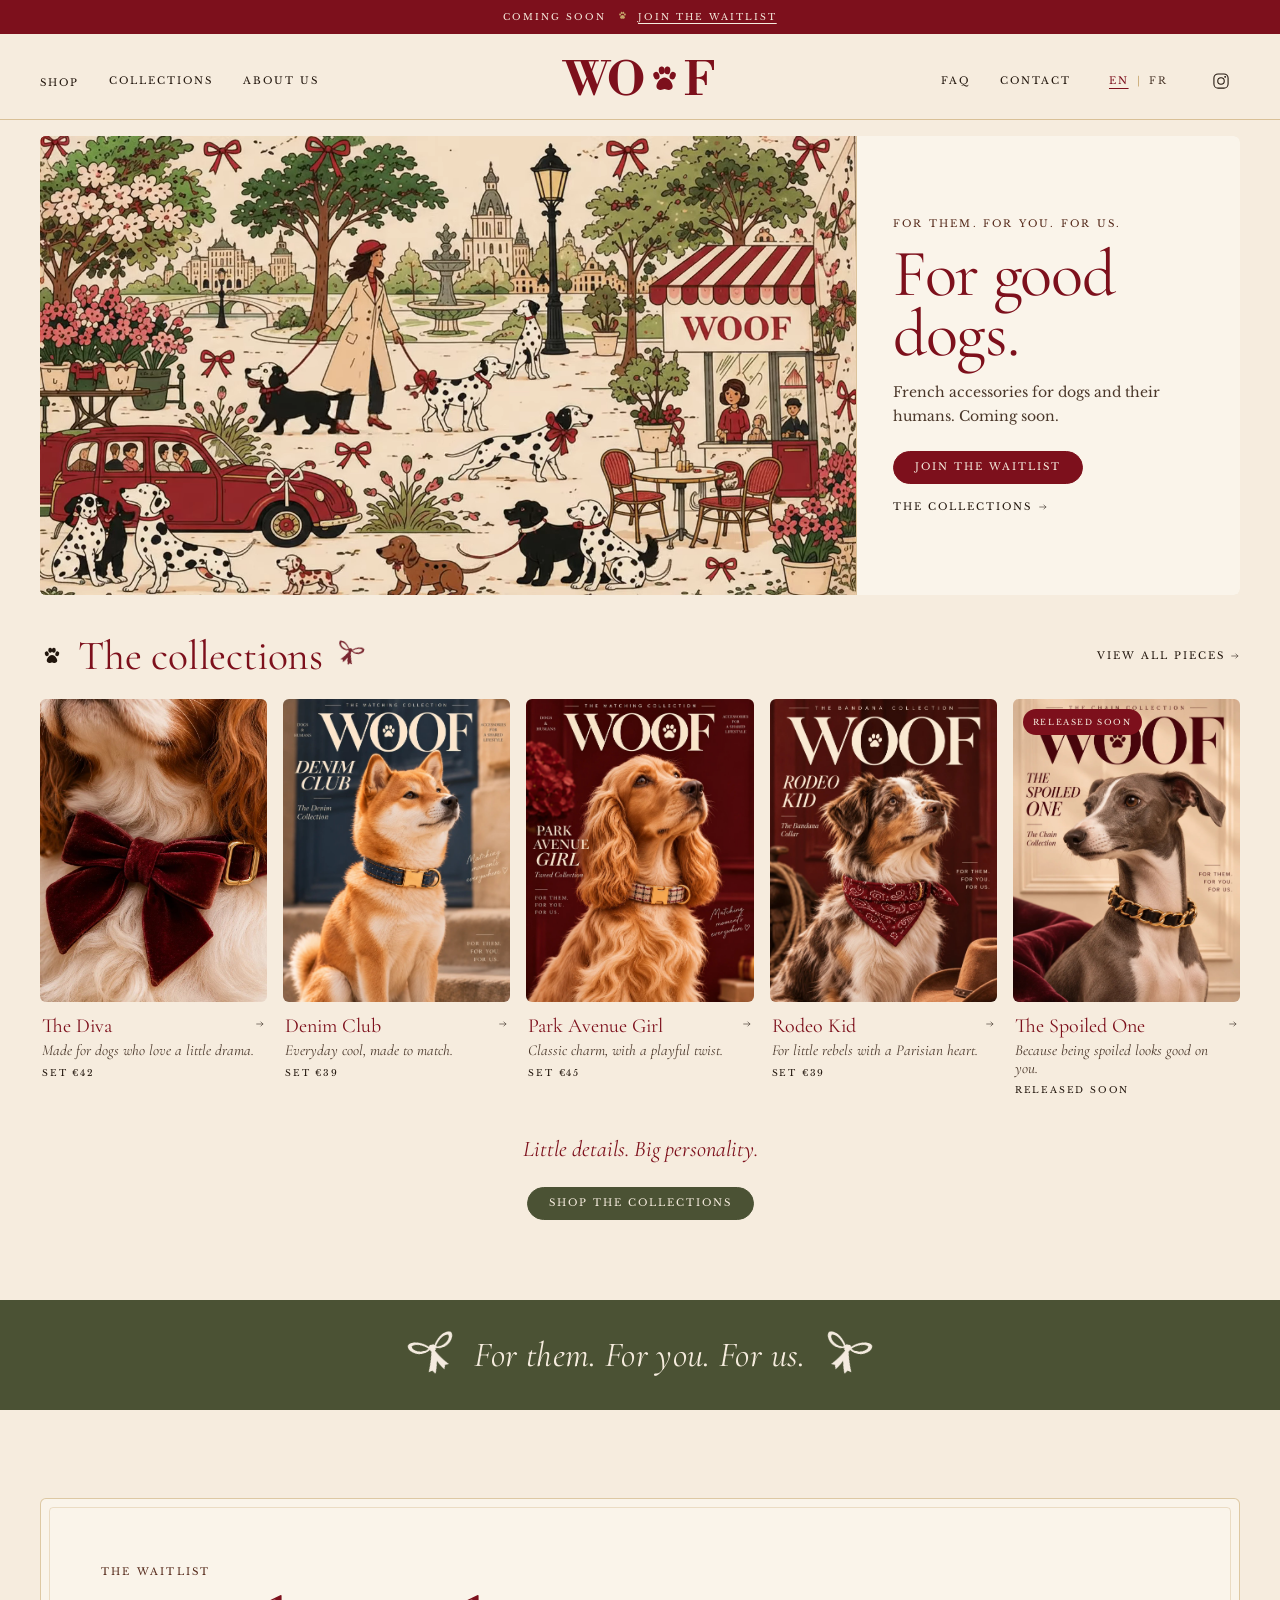
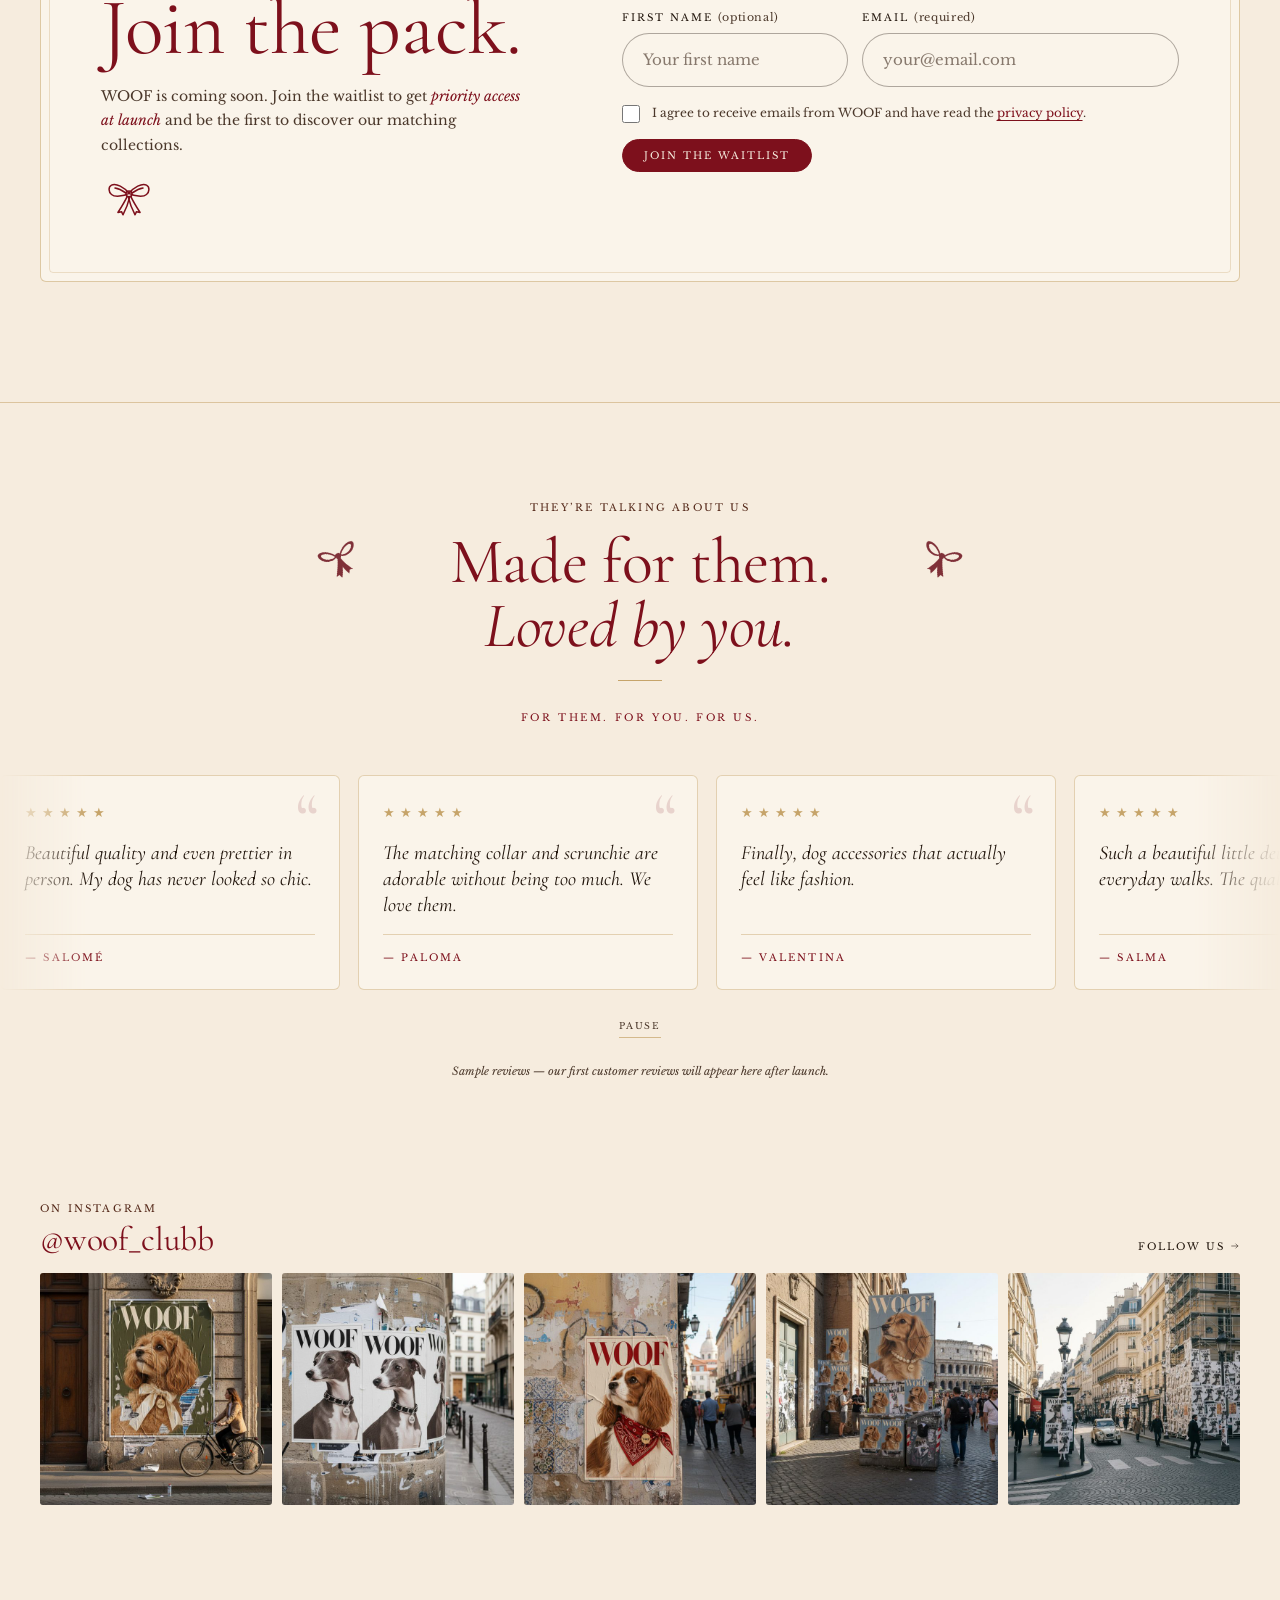
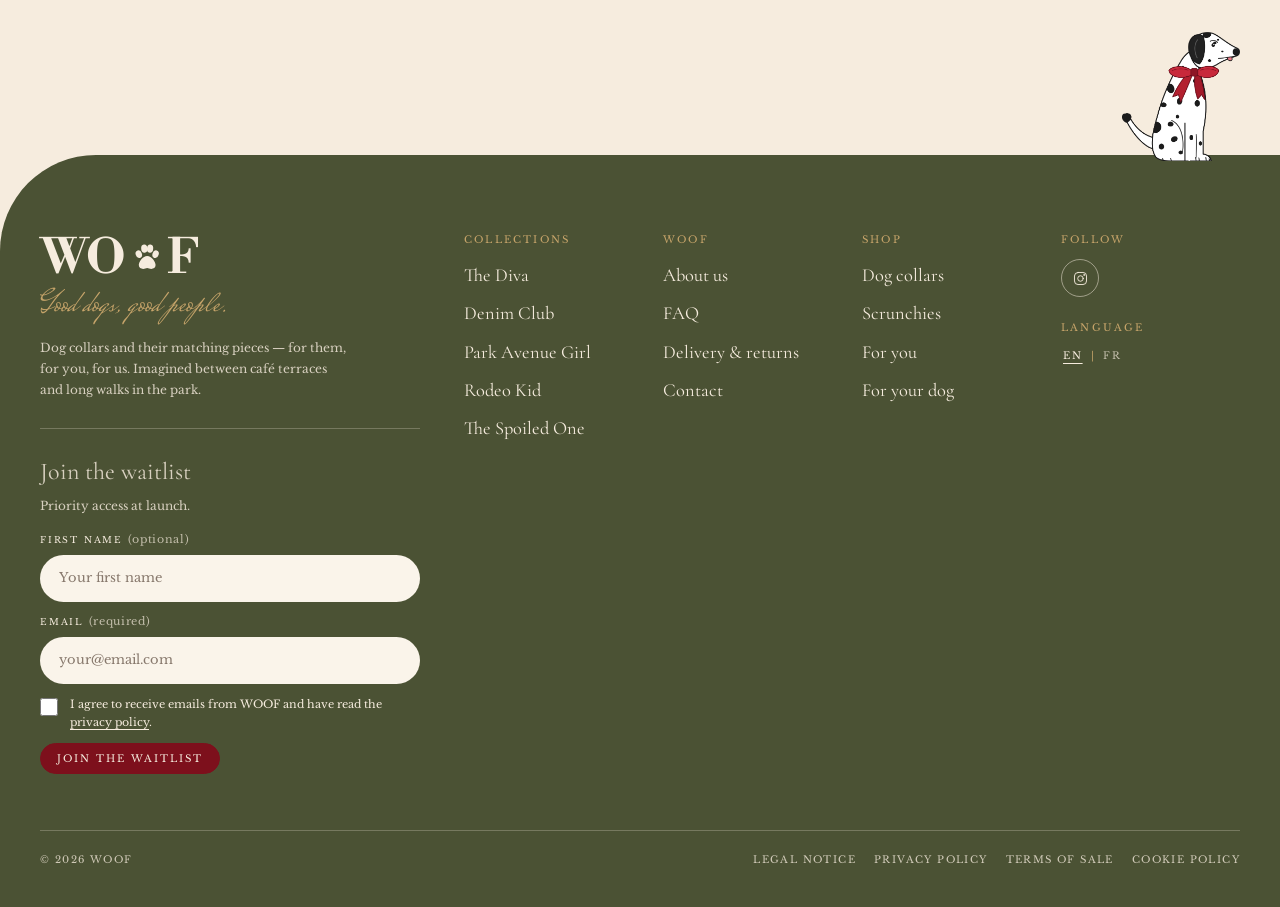
==== commit 1c87a2f8: "Home hero video with mobile scroll zoom-out intro, footer Dalmatian on desktop - Animated park illus" ====
--- a/index.html
+++ b/index.html
@@ -33,6 +33,7 @@
   <link rel="preconnect" href="https://fonts.googleapis.com">
   <link rel="preconnect" href="https://fonts.gstatic.com" crossorigin>
   <link href="https://fonts.googleapis.com/css2?family=Libre+Bodoni:wght@700&family=Cormorant+Garamond:ital,wght@0,400;0,500;1,400;1,500&family=Libre+Baskerville:wght@400;700&family=Mrs+Saint+Delafield&display=swap" rel="stylesheet">
+  <link rel="preload" as="image" href="images/accueil-video-poster.jpg" fetchpriority="high">
   <link rel="stylesheet" href="css/style.css">
   <script>document.documentElement.classList.add("js");</script>
   <!-- Réglages (liste d'attente, langues) puis traductions -->
@@ -141,18 +142,31 @@
   <main id="main">
     <!-- Les TEXTES de cette page sont dans js/i18n/en.js et js/i18n/fr.js (attributs data-i18n = clé). -->
 
-    <!-- ================= 1. HERO : l'illustration WOOF à Paris =================
-         Image : images/accueil-illustration-woof.jpg (format paysage, 1272 × 724) -->
-    <section class="hero hero--art" aria-labelledby="hero-title">
-      <img class="hero__img" src="images/accueil-illustration-woof.jpg" alt="Illustration of a Parisian park: a woman in a beige coat walks her Dalmatians wearing red bows, next to a WOOF café kiosk" data-i18n-attr="alt:hero.alt" fetchpriority="high" width="1272" height="724">
-      <div class="hero__card">
-        <p class="eyebrow" data-i18n="hero.eyebrow">For them. For you. For us.</p>
-        <h1 class="hero__title" id="hero-title" data-i18n="hero.title">For good dogs.</h1>
-        <p class="hero__text" data-i18n="hero.text">French accessories for dogs and their humans. Coming soon.</p>
-        <div class="hero__actions">
-          <a class="btn" href="#waitlist" data-i18n="hero.cta">Join the waitlist</a>
-          <a class="link-arrow" href="#collections"><span data-i18n="hero.collections">The collections</span> <svg class="icon" aria-hidden="true"><use href="#i-arrow"/></svg></a>
-        </div>
+    <!-- ================= 1. HERO : la vidéo du parc WOOF =================
+         Vidéo : media/accueil-parc-woof.webm + media/accueil-parc-woof.mp4 (16:9, sans son)
+         Image fixe (secours, « réduire les animations », avant lecture) : images/accueil-video-poster.jpg
+         Sur téléphone : effet d'ouverture (zoom → dézoom au défilement).
+         RÉGLAGES DE L'EFFET : en haut de css/style.css, bloc « Effet d'ouverture ». -->
+    <section class="hero hero--art" aria-labelledby="hero-title" data-intro>
+      <div class="hero__stage">
+        <div class="hero__media" data-intro-media>
+          <img class="hero__img" src="images/accueil-video-poster.jpg" alt="Illustration of a Parisian park: a woman in a beige coat walks her Dalmatians wearing red bows, next to a WOOF café kiosk" data-i18n-attr="alt:hero.alt" fetchpriority="high" width="1280" height="720">
+          <video class="hero__video" data-hero-video autoplay muted loop playsinline preload="metadata" poster="images/accueil-video-poster.jpg"
+                 aria-label="Animated illustration of a Parisian park: a woman in a beige coat walks her Dalmatians wearing red bows, next to a WOOF café kiosk" data-i18n-attr="aria-label:hero.video" width="1280" height="720">
+            <source src="media/accueil-parc-woof.webm" type="video/webm">
+            <source src="media/accueil-parc-woof.mp4" type="video/mp4">
+          </video>
+        </div>
+        <div class="hero__card" data-intro-card>
+          <p class="eyebrow" data-i18n="hero.eyebrow">For them. For you. For us.</p>
+          <h1 class="hero__title" id="hero-title" data-i18n="hero.title">For good dogs.</h1>
+          <p class="hero__text" data-i18n="hero.text">French accessories for dogs and their humans. Coming soon.</p>
+          <div class="hero__actions">
+            <a class="btn" href="#waitlist" data-i18n="hero.cta">Join the waitlist</a>
+            <a class="link-arrow" href="#collections"><span data-i18n="hero.collections">The collections</span> <svg class="icon" aria-hidden="true"><use href="#i-arrow"/></svg></a>
+          </div>
+        </div>
+        <span class="hero__cue" aria-hidden="true"><svg class="icon"><use href="#i-chevron-down"/></svg></span>
       </div>
     </section>
 
@@ -258,6 +272,8 @@
 
   <!-- ================= PIED DE PAGE ================= -->
   <footer class="site-footer">
+    <!-- Petit dalmatien posé sur le pied de page (ordinateur et tablette) : images/menu-dalmatien.png -->
+    <img class="footer-dog" src="images/menu-dalmatien.png" alt="" width="885" height="966" loading="lazy">
     <div class="container">
       <div class="footer-top">
         <div class="footer-brand">
--- a/css/style.css
+++ b/css/style.css
@@ -36,6 +36,14 @@
   --max: 1440px;
   --header-h: 64px;
   --ease: cubic-bezier(.22, .61, .36, 1);
+
+  /* ---- Effet d'ouverture de l'accueil (téléphone uniquement) ----
+     La vidéo commence zoomée sur la femme et ses chiens, puis se dézoome au défilement. */
+  --intro-zoom: 2.4;          /* zoom de départ MAXIMUM (1 = pas de zoom). Au-delà de ~2,5 la vidéo (1280 px de large) devient floue sur téléphone. */
+  --intro-focus-x: 40%;       /* point focal du zoom, de gauche (0%) à droite (100%) : ici la femme */
+  --intro-focus-y: 40%;       /* point focal du zoom, de haut (0%) à bas (100%) : ici la femme et les chiens */
+  --intro-length: 1.6;        /* longueur de l'effet, en hauteurs d'écran de défilement (conseillé : 1,5 à 2) */
+  --intro-ease: in-out;       /* courbe : in-out (douce au début et à la fin), out (rapide puis douce) ou linear */
 }
 
 @media (min-width: 768px) {
@@ -835,7 +843,13 @@
    ========================================================================== */
 .hero--art { display: block; min-height: 0; color: var(--espresso); background: var(--ivory-deep); }
 .hero--art::after { display: none; }
-.hero--art .hero__img { position: relative; inset: auto; height: auto; aspect-ratio: 1272 / 724; animation: none; }
+.hero--art .hero__img { position: relative; inset: auto; height: auto; aspect-ratio: 16 / 9; animation: none; }
+.hero__stage { display: contents; }
+.hero__media { position: relative; overflow: hidden; }
+.hero__media .hero__img { display: block; width: 100%; }
+.hero__video { position: absolute; inset: 0; width: 100%; height: 100%; object-fit: cover; display: block; }
+.hero__cue { display: none; }
+@media (prefers-reduced-motion: reduce) { .hero__video { display: none; } }
 .hero__card {
   position: relative; z-index: 1;
   background: var(--ivory-light);
@@ -955,9 +969,9 @@
 @media (max-width: 767px) { .home-collections .cat-grid { grid-auto-columns: 62%; } }
 @media (min-width: 900px) {
   /* Illustration entière à gauche, titre à droite : tout tient sur un écran */
-  .hero--art { display: grid; grid-template-columns: minmax(0, min(68%, calc((100vh - 190px) * 1.757))) 1fr; align-items: stretch; }
+  .hero--art { display: grid; grid-template-columns: minmax(0, min(68%, calc((100vh - 190px) * 1.778))) 1fr; align-items: stretch; }
   .hero--art .hero__card > * { align-self: flex-start; text-align: left; grid-column: auto; grid-row: auto; }
-  .hero--art .hero__img { width: 100%; height: auto; aspect-ratio: 1272 / 724; }
+  .hero--art .hero__img { width: 100%; height: auto; aspect-ratio: 16 / 9; }
   .hero--art .hero__card {
     display: flex; flex-direction: column; justify-content: center; gap: 0;
     border-top: 0; border-left: 1px solid rgba(198, 164, 106, .6);
@@ -1354,3 +1368,60 @@
 .site-footer .wl-success .icon--bow { color: var(--gold); }
 .site-footer :focus-visible { outline-color: var(--ivory); }
 @media (max-width: 600px) { .section-head .bows::after { display: none; } }
+
+
+/* ==========================================================================
+   Effet d'ouverture de l'accueil (téléphone) — activé par js/main.js (classe .is-intro)
+   Sans JavaScript, sur ordinateur ou avec « réduire les animations » : hero normal.
+   Réglages : variables --intro-* en haut de ce fichier.
+   ========================================================================== */
+.hero.is-intro {
+  --p: 0; --intro-top: 0px; --intro-h: 56.25vw; --intro-ty: 0px; --intro-s0: 1; --intro-card: 0;
+  display: block; margin: 0; max-width: none; border-radius: 0; overflow: visible; background: transparent;
+  height: calc(100vh - var(--header-h) + var(--intro-length) * 100vh);
+  height: calc(100svh - var(--header-h) + var(--intro-length) * 100svh);
+}
+.is-intro .hero__stage {
+  display: block; position: -webkit-sticky; position: sticky; top: var(--header-h);
+  height: calc(100vh - var(--header-h)); height: calc(100svh - var(--header-h));
+  overflow: hidden; background: var(--ivory);
+}
+.is-intro .hero__media {
+  position: absolute; left: 0; right: 0; top: var(--intro-top);
+  transform-origin: var(--intro-focus-x) var(--intro-focus-y);
+  transform: translate3d(0, calc(var(--intro-ty) * (1 - var(--p))), 0) scale(calc(var(--intro-s0) + (1 - var(--intro-s0)) * var(--p)));
+  will-change: transform;
+}
+.is-intro .hero__card {
+  position: absolute; left: 0; right: 0; top: calc(var(--intro-top) + var(--intro-h));
+  border-top: 0; background: transparent;
+  opacity: var(--intro-card);
+  transform: translate3d(0, calc((1 - var(--intro-card)) * 18px), 0);
+}
+.is-intro:not(.is-revealed) .hero__card { pointer-events: none; }
+.is-intro .hero__card:focus-within { opacity: 1; transform: none; }
+.is-intro .hero__cue {
+  display: grid; place-items: center; position: absolute; left: 50%; bottom: 18px; margin-left: -20px;
+  width: 40px; height: 40px; border-radius: 50%; border: 1px solid rgba(125, 16, 28, .35); color: var(--bordeaux);
+  opacity: calc(1 - var(--p) * 5);
+}
+.is-intro .hero__cue .icon { font-size: 18px; animation: cue 2.2s var(--ease) infinite; }
+@keyframes cue { 0%, 100% { transform: translateY(-2px); } 50% { transform: translateY(3px); } }
+/* Menu qui apparaît autour du logo pendant le dézoom */
+html.intro-nav .site-header .burger,
+html.intro-nav .site-header .nav--right { opacity: var(--intro-nav, 1); }
+html.intro-nav .site-header .burger:focus-visible,
+html.intro-nav .site-header .nav--right:focus-within { opacity: 1; }
+
+/* ==========================================================================
+   Petit dalmatien posé sur le pied de page (ordinateur et tablette)
+   ========================================================================== */
+.footer-dog { display: none; }
+@media (min-width: 768px) {
+  .site-footer { position: relative; margin-top: 170px; border-top-left-radius: 96px; }
+  .footer-dog {
+    display: block; position: absolute; bottom: calc(100% - 6px);
+    right: max(var(--gutter), calc((100% - var(--max)) / 2 + var(--gutter)));
+    width: 118px; height: auto; pointer-events: none;
+  }
+}
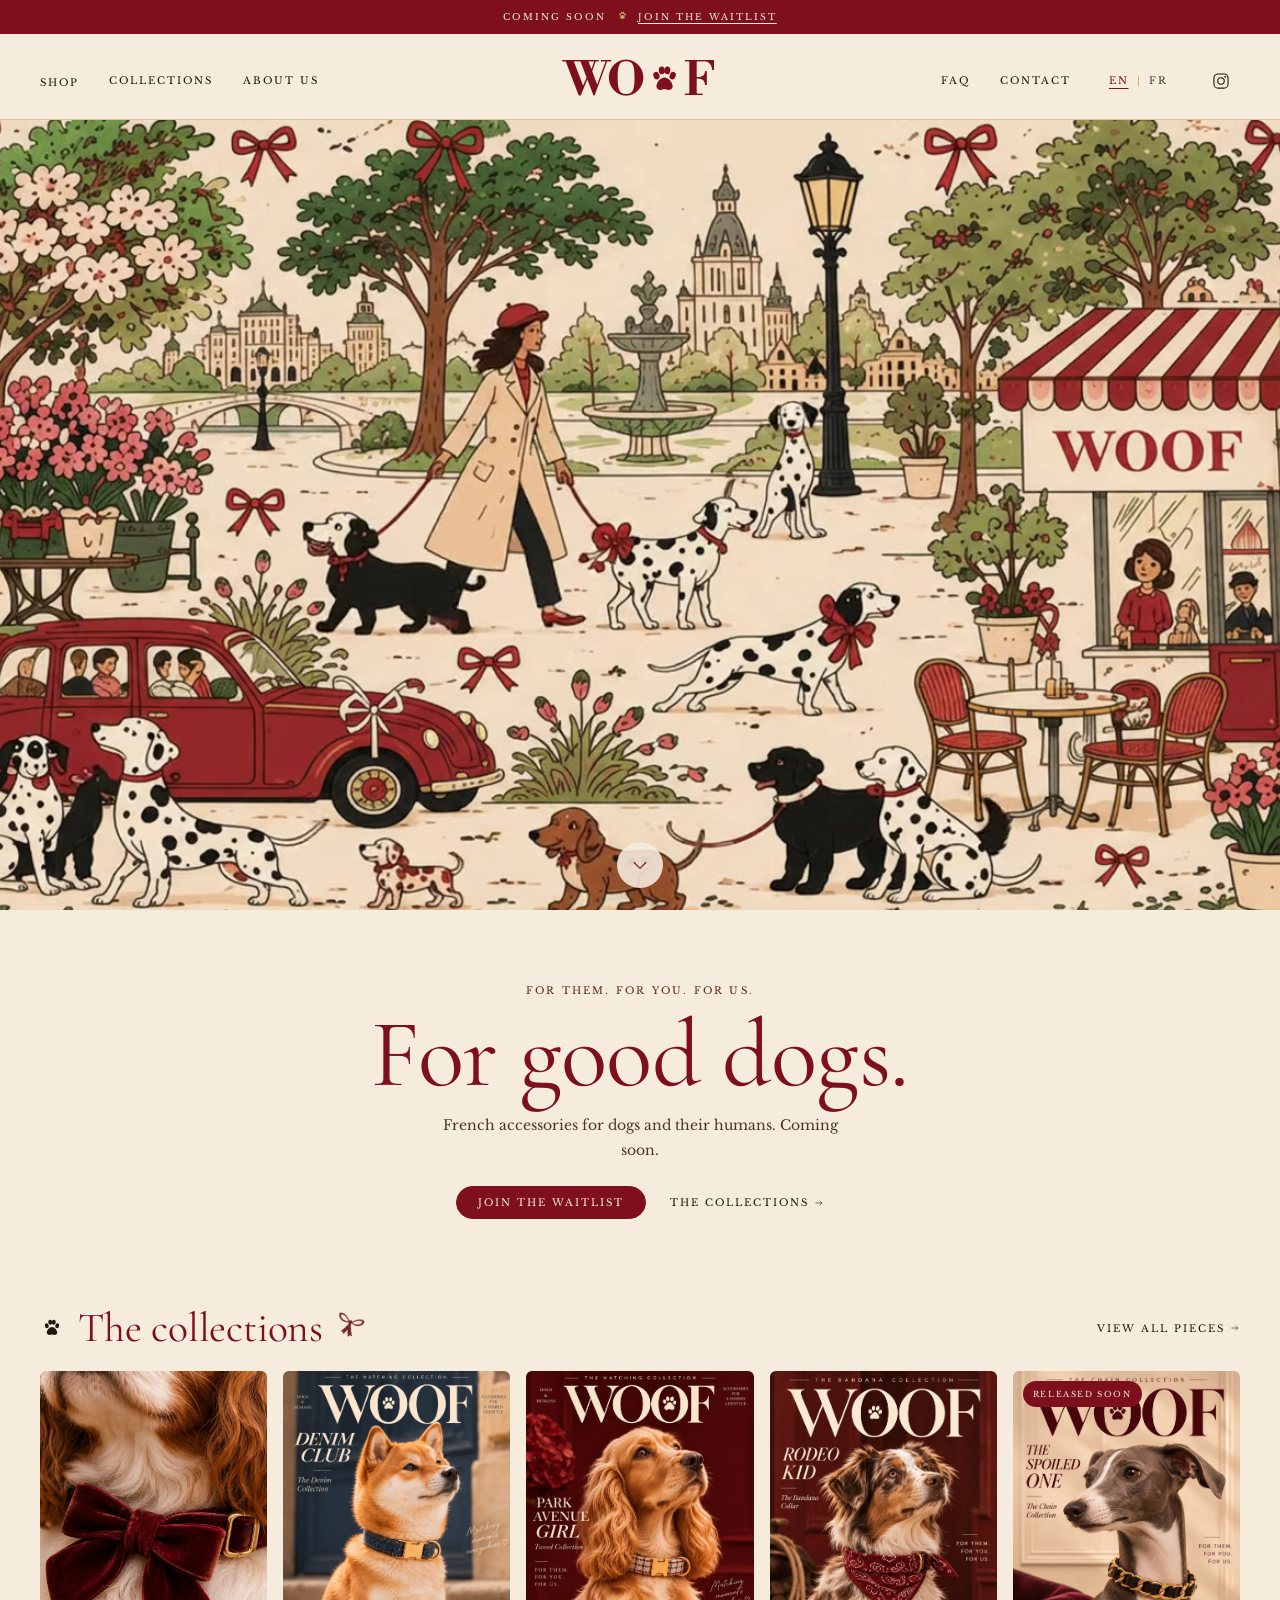
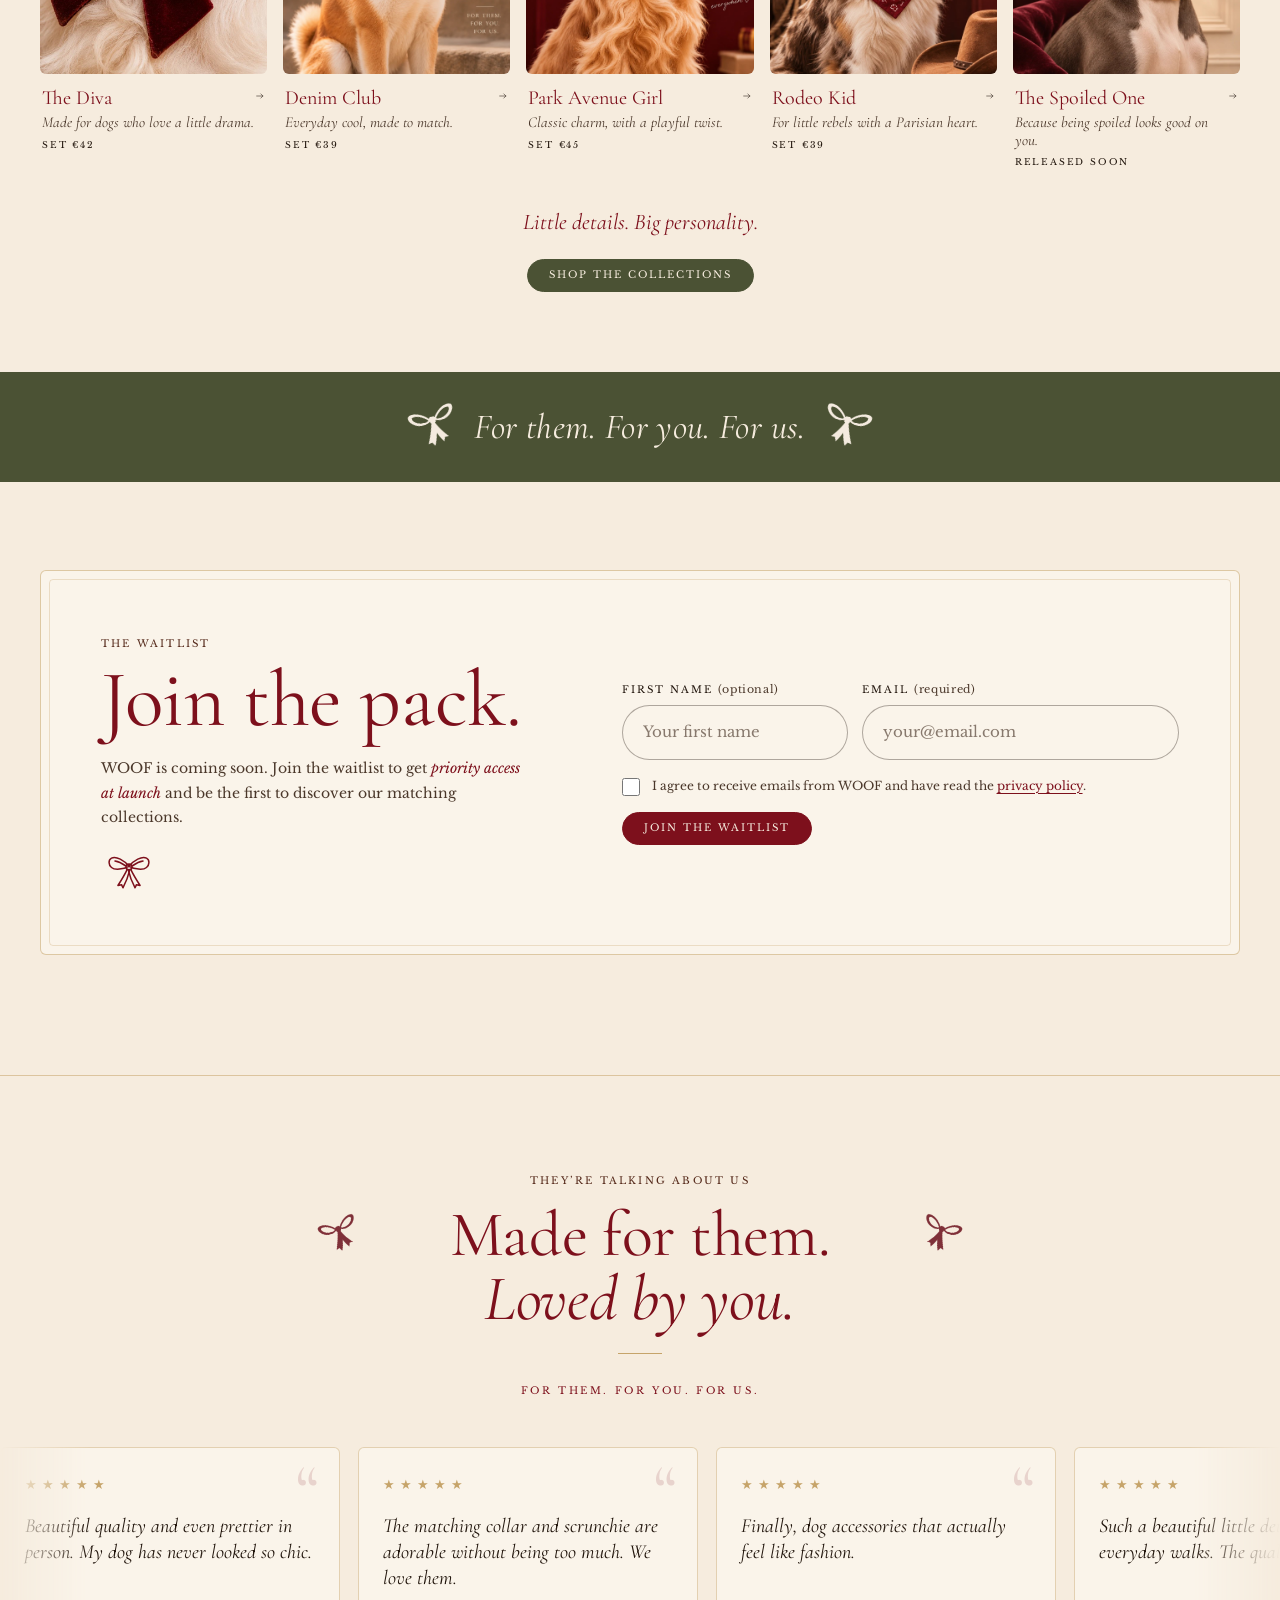
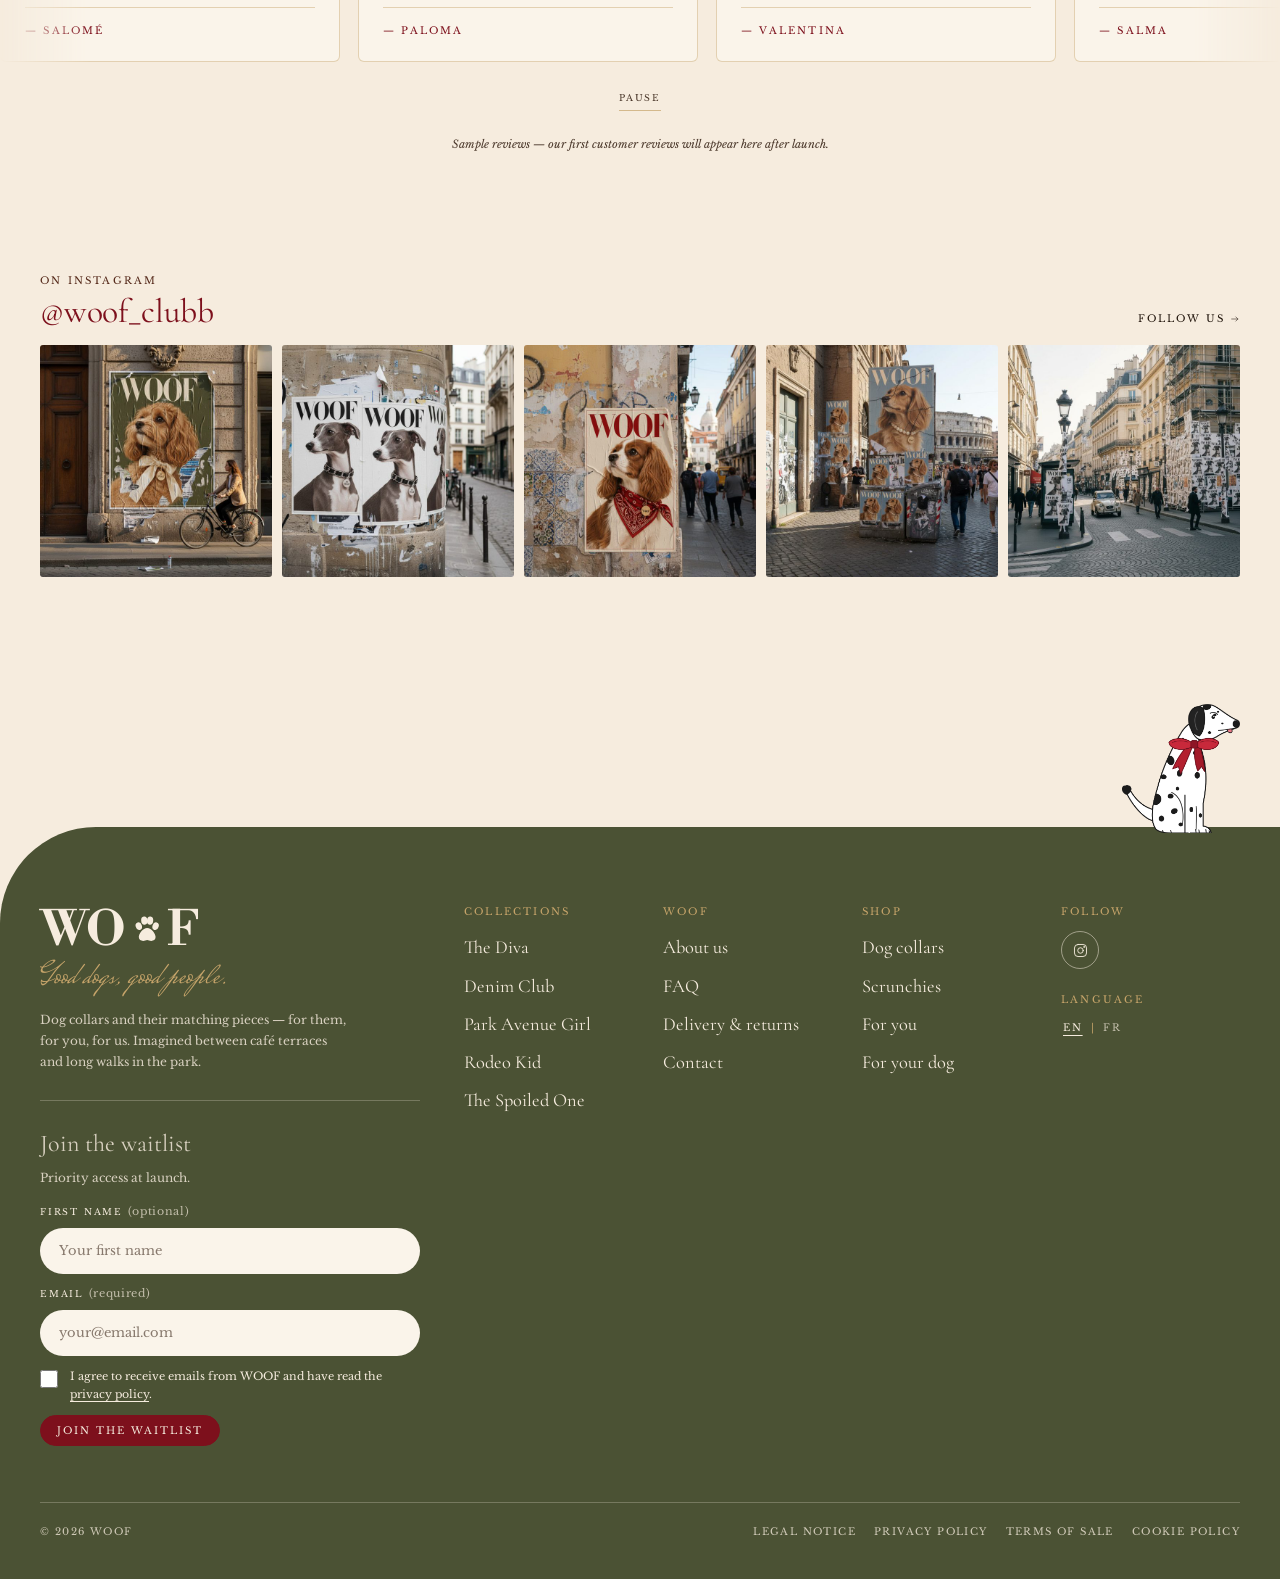
==== commit 3c79ca79: "Home: full-screen looping video that zooms out by itself; click scrolls to the content - Video fills" ====
--- a/index.html
+++ b/index.html
@@ -142,31 +142,33 @@
   <main id="main">
     <!-- Les TEXTES de cette page sont dans js/i18n/en.js et js/i18n/fr.js (attributs data-i18n = clé). -->
 
-    <!-- ================= 1. HERO : la vidéo du parc WOOF =================
-         Vidéo : media/accueil-parc-woof.webm + media/accueil-parc-woof.mp4 (16:9, sans son)
-         Image fixe (secours, « réduire les animations », avant lecture) : images/accueil-video-poster.jpg
-         Sur téléphone : effet d'ouverture (zoom → dézoom au défilement).
-         RÉGLAGES DE L'EFFET : en haut de css/style.css, bloc « Effet d'ouverture ». -->
-    <section class="hero hero--art" aria-labelledby="hero-title" data-intro>
-      <div class="hero__stage">
-        <div class="hero__media" data-intro-media>
-          <img class="hero__img" src="images/accueil-video-poster.jpg" alt="Illustration of a Parisian park: a woman in a beige coat walks her Dalmatians wearing red bows, next to a WOOF café kiosk" data-i18n-attr="alt:hero.alt" fetchpriority="high" width="1280" height="720">
-          <video class="hero__video" data-hero-video autoplay muted loop playsinline preload="metadata" poster="images/accueil-video-poster.jpg"
-                 aria-label="Animated illustration of a Parisian park: a woman in a beige coat walks her Dalmatians wearing red bows, next to a WOOF café kiosk" data-i18n-attr="aria-label:hero.video" width="1280" height="720">
-            <source src="media/accueil-parc-woof.webm" type="video/webm">
-            <source src="media/accueil-parc-woof.mp4" type="video/mp4">
-          </video>
-        </div>
-        <div class="hero__card" data-intro-card>
-          <p class="eyebrow" data-i18n="hero.eyebrow">For them. For you. For us.</p>
-          <h1 class="hero__title" id="hero-title" data-i18n="hero.title">For good dogs.</h1>
-          <p class="hero__text" data-i18n="hero.text">French accessories for dogs and their humans. Coming soon.</p>
-          <div class="hero__actions">
-            <a class="btn" href="#waitlist" data-i18n="hero.cta">Join the waitlist</a>
-            <a class="link-arrow" href="#collections"><span data-i18n="hero.collections">The collections</span> <svg class="icon" aria-hidden="true"><use href="#i-arrow"/></svg></a>
-          </div>
-        </div>
-        <span class="hero__cue" aria-hidden="true"><svg class="icon"><use href="#i-chevron-down"/></svg></span>
+    <!-- ================= 1. VIDÉO PLEIN ÉCRAN =================
+         Vidéo : media/accueil-parc-woof.webm + media/accueil-parc-woof.mp4 (16:9, sans son, en boucle)
+         Image fixe (avant lecture, lecture bloquée, « réduire les animations ») : images/accueil-video-poster.jpg
+         Réglages (zoom de départ, durée, point visible) : variables --hero-* en haut de css/style.css.
+         Un clic sur la vidéo descend vers les infos ci-dessous (#hero-info). -->
+    <section class="hero-full" aria-label="WOOF">
+      <a class="hero-full__link" href="#hero-info" aria-label="Discover WOOF — scroll down" data-i18n-attr="aria-label:hero.enter">
+        <img class="hero-full__img" src="images/accueil-video-poster.jpg" alt="" fetchpriority="high" width="1280" height="720">
+        <video class="hero-full__video" data-hero-video autoplay muted loop playsinline preload="auto" poster="images/accueil-video-poster.jpg"
+               aria-hidden="true" tabindex="-1" width="1280" height="720">
+          <source src="media/accueil-parc-woof.webm" type="video/webm">
+          <source src="media/accueil-parc-woof.mp4" type="video/mp4">
+        </video>
+        <span class="hero-full__cue" aria-hidden="true"><svg class="icon"><use href="#i-chevron-down"/></svg></span>
+      </a>
+    </section>
+
+    <!-- ================= 1b. INFOS SOUS LA VIDÉO ================= -->
+    <section class="hero-info" id="hero-info" aria-labelledby="hero-title">
+      <div class="container">
+        <p class="eyebrow" data-i18n="hero.eyebrow">For them. For you. For us.</p>
+        <h1 class="hero-info__title" id="hero-title" data-i18n="hero.title">For good dogs.</h1>
+        <p class="hero-info__text" data-i18n="hero.text">French accessories for dogs and their humans. Coming soon.</p>
+        <div class="hero__actions">
+          <a class="btn" href="#waitlist" data-i18n="hero.cta">Join the waitlist</a>
+          <a class="link-arrow" href="#collections"><span data-i18n="hero.collections">The collections</span> <svg class="icon" aria-hidden="true"><use href="#i-arrow"/></svg></a>
+        </div>
       </div>
     </section>
 
--- a/css/style.css
+++ b/css/style.css
@@ -37,13 +37,13 @@
   --header-h: 64px;
   --ease: cubic-bezier(.22, .61, .36, 1);
 
-  /* ---- Effet d'ouverture de l'accueil (téléphone uniquement) ----
-     La vidéo commence zoomée sur la femme et ses chiens, puis se dézoome au défilement. */
-  --intro-zoom: 2.4;          /* zoom de départ MAXIMUM (1 = pas de zoom). Au-delà de ~2,5 la vidéo (1280 px de large) devient floue sur téléphone. */
-  --intro-focus-x: 40%;       /* point focal du zoom, de gauche (0%) à droite (100%) : ici la femme */
-  --intro-focus-y: 40%;       /* point focal du zoom, de haut (0%) à bas (100%) : ici la femme et les chiens */
-  --intro-length: 1.6;        /* longueur de l'effet, en hauteurs d'écran de défilement (conseillé : 1,5 à 2) */
-  --intro-ease: in-out;       /* courbe : in-out (douce au début et à la fin), out (rapide puis douce) ou linear */
+  /* ---- Vidéo plein écran de l'accueil ----
+     À l'arrivée, la vidéo remplit l'écran sous le logo, part d'un léger zoom et se dézoome toute seule. */
+  --hero-zoom-start: 1.3;     /* zoom de départ (1 = pas de zoom). Au-delà de ~1,4 l'image devient floue sur téléphone. */
+  --hero-dezoom-duration: 3.2s; /* durée du dézoom automatique */
+  --hero-dezoom-ease: cubic-bezier(.22, .61, .36, 1); /* courbe douce : rapide au début, très lente à la fin */
+  --hero-focus-x: 40%;        /* partie de la vidéo gardée visible (et centre du zoom), de gauche (0%) à droite (100%) : la femme */
+  --hero-focus-y: 50%;        /* de haut (0%) à bas (100%) */
 }
 
 @media (min-width: 768px) {
@@ -1371,47 +1371,45 @@
 
 
 /* ==========================================================================
-   Effet d'ouverture de l'accueil (téléphone) — activé par js/main.js (classe .is-intro)
-   Sans JavaScript, sur ordinateur ou avec « réduire les animations » : hero normal.
-   Réglages : variables --intro-* en haut de ce fichier.
-   ========================================================================== */
-.hero.is-intro {
-  --p: 0; --intro-top: 0px; --intro-h: 56.25vw; --intro-ty: 0px; --intro-s0: 1; --intro-card: 0;
-  display: block; margin: 0; max-width: none; border-radius: 0; overflow: visible; background: transparent;
-  height: calc(100vh - var(--header-h) + var(--intro-length) * 100vh);
-  height: calc(100svh - var(--header-h) + var(--intro-length) * 100svh);
-}
-.is-intro .hero__stage {
-  display: block; position: -webkit-sticky; position: sticky; top: var(--header-h);
-  height: calc(100vh - var(--header-h)); height: calc(100svh - var(--header-h));
-  overflow: hidden; background: var(--ivory);
-}
-.is-intro .hero__media {
-  position: absolute; left: 0; right: 0; top: var(--intro-top);
-  transform-origin: var(--intro-focus-x) var(--intro-focus-y);
-  transform: translate3d(0, calc(var(--intro-ty) * (1 - var(--p))), 0) scale(calc(var(--intro-s0) + (1 - var(--intro-s0)) * var(--p)));
+   Accueil : vidéo plein écran (téléphone, tablette, ordinateur)
+   Réglages : variables --hero-* en haut de ce fichier.
+   ========================================================================== */
+.hero-full {
+  position: relative; overflow: hidden; background: var(--ivory-deep);
+  /* hauteur de l'écran moins l'en-tête et le bandeau du haut (--announce-h, mesuré par js/main.js) */
+  height: calc(100vh - var(--header-h) - var(--announce-h, 0px));
+  height: calc(100svh - var(--header-h) - var(--announce-h, 0px));
+  min-height: 420px;
+}
+.hero-full__link { position: absolute; inset: 0; display: block; cursor: pointer; }
+.hero-full__img, .hero-full__video {
+  position: absolute; inset: 0; width: 100%; height: 100%;
+  object-fit: cover; object-position: var(--hero-focus-x) var(--hero-focus-y);
+  transform-origin: var(--hero-focus-x) var(--hero-focus-y);
+  animation: hero-dezoom var(--hero-dezoom-duration) var(--hero-dezoom-ease) both;
   will-change: transform;
 }
-.is-intro .hero__card {
-  position: absolute; left: 0; right: 0; top: calc(var(--intro-top) + var(--intro-h));
-  border-top: 0; background: transparent;
-  opacity: var(--intro-card);
-  transform: translate3d(0, calc((1 - var(--intro-card)) * 18px), 0);
-}
-.is-intro:not(.is-revealed) .hero__card { pointer-events: none; }
-.is-intro .hero__card:focus-within { opacity: 1; transform: none; }
-.is-intro .hero__cue {
-  display: grid; place-items: center; position: absolute; left: 50%; bottom: 18px; margin-left: -20px;
-  width: 40px; height: 40px; border-radius: 50%; border: 1px solid rgba(125, 16, 28, .35); color: var(--bordeaux);
-  opacity: calc(1 - var(--p) * 5);
-}
-.is-intro .hero__cue .icon { font-size: 18px; animation: cue 2.2s var(--ease) infinite; }
+@keyframes hero-dezoom { from { transform: scale(var(--hero-zoom-start)); } to { transform: scale(1); } }
+.hero-full__cue {
+  position: absolute; left: 50%; bottom: 22px; z-index: 1; margin-left: -23px;
+  width: 46px; height: 46px; border-radius: 50%; display: grid; place-items: center;
+  background: rgba(246, 236, 222, .88); color: var(--bordeaux);
+  box-shadow: 0 10px 24px -14px rgba(33, 21, 12, .6);
+  animation: cue-in .8s var(--ease) 2.2s both;
+}
+.hero-full__cue .icon { font-size: 20px; animation: cue 2.2s var(--ease) 3s infinite; }
+@keyframes cue-in { from { opacity: 0; transform: translateY(8px); } to { opacity: 1; transform: none; } }
 @keyframes cue { 0%, 100% { transform: translateY(-2px); } 50% { transform: translateY(3px); } }
-/* Menu qui apparaît autour du logo pendant le dézoom */
-html.intro-nav .site-header .burger,
-html.intro-nav .site-header .nav--right { opacity: var(--intro-nav, 1); }
-html.intro-nav .site-header .burger:focus-visible,
-html.intro-nav .site-header .nav--right:focus-within { opacity: 1; }
+.hero-full__link:focus-visible { outline-offset: -6px; outline-color: var(--ivory); }
+@media (prefers-reduced-motion: reduce) { .hero-full__video { display: none; } }
+
+/* Infos sous la vidéo (titre, accroche, boutons) */
+.hero-info { text-align: center; padding: 48px 0 40px; scroll-margin-top: -12px; }
+.hero-info .eyebrow { color: var(--chestnut); margin-bottom: 12px; }
+.hero-info__title { font-size: clamp(3.2rem, 13vw, 6rem); line-height: .92; margin-bottom: 14px; }
+.hero-info__text { color: var(--espresso-soft); margin: 0 auto 24px; max-width: 30em; }
+.hero-info .hero__actions { justify-content: center; }
+@media (min-width: 768px) { .hero-info { padding: 72px 0 48px; } }
 
 /* ==========================================================================
    Petit dalmatien posé sur le pied de page (ordinateur et tablette)
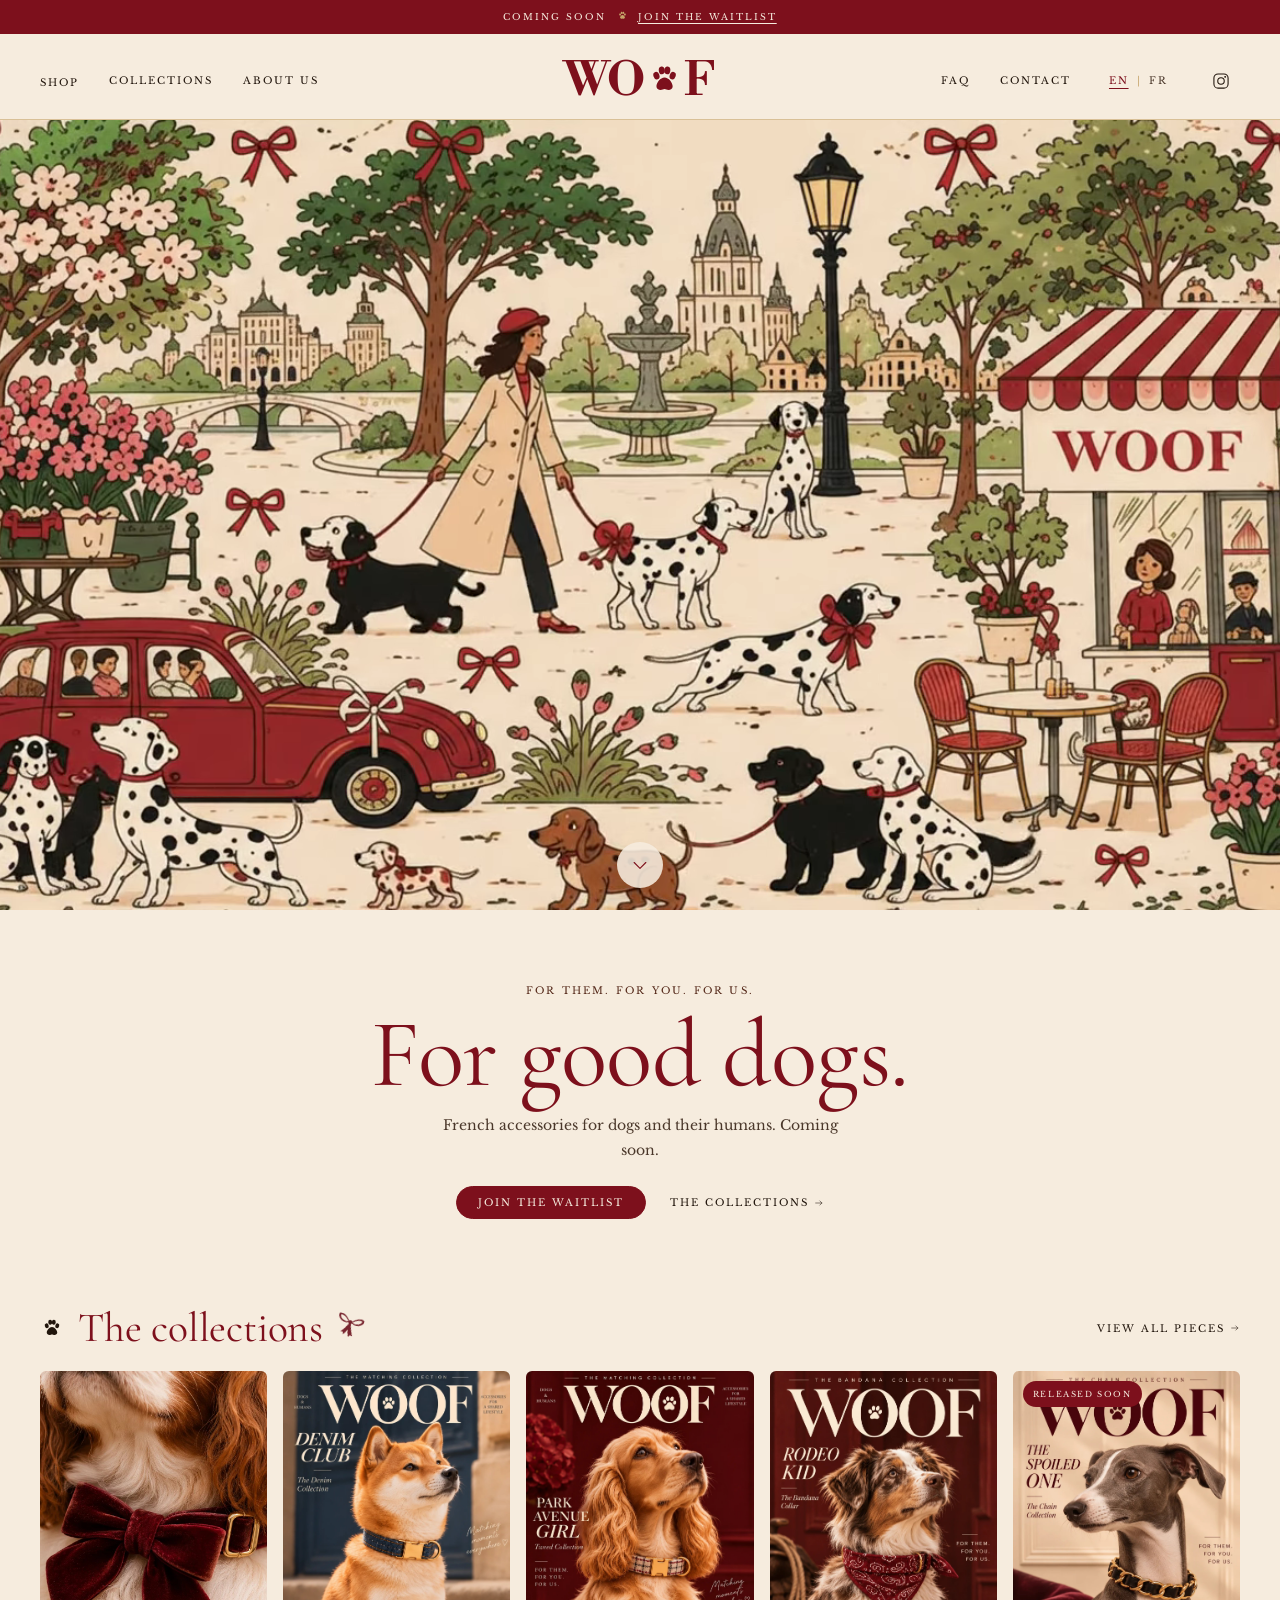
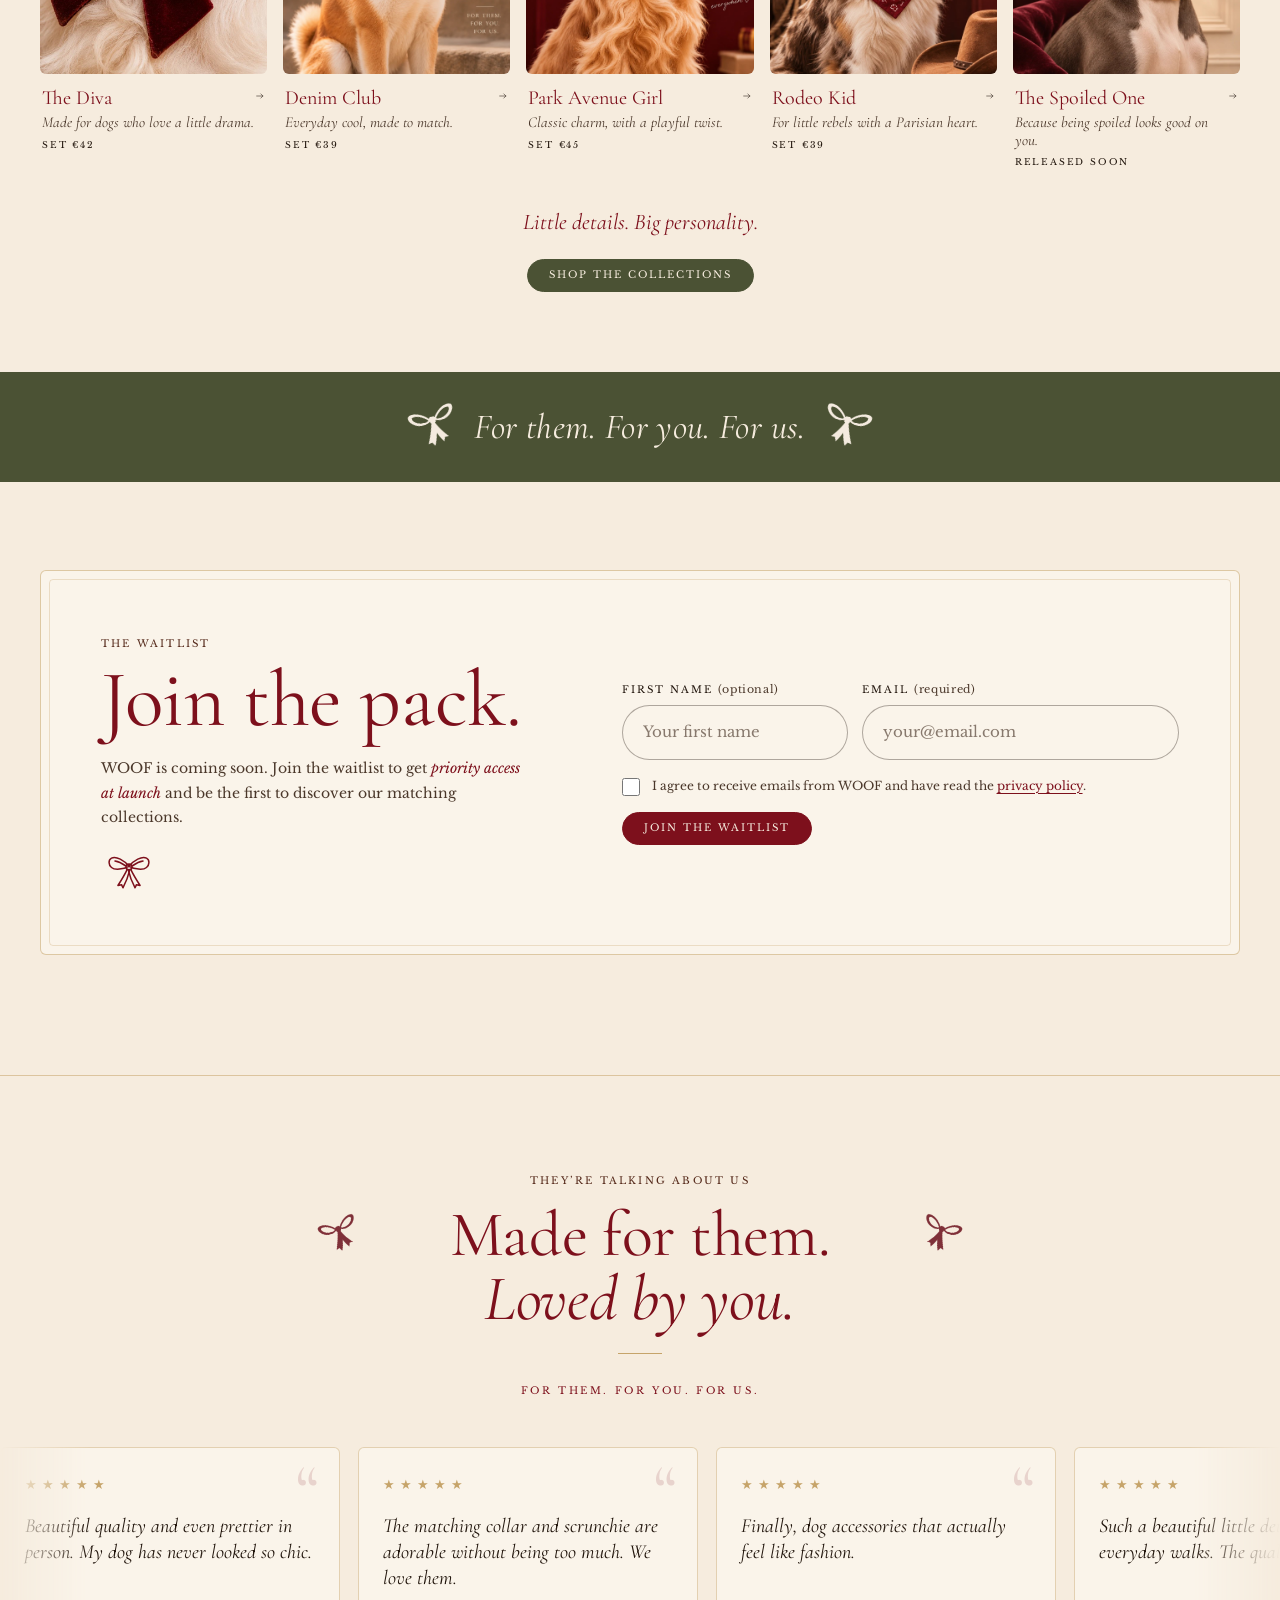
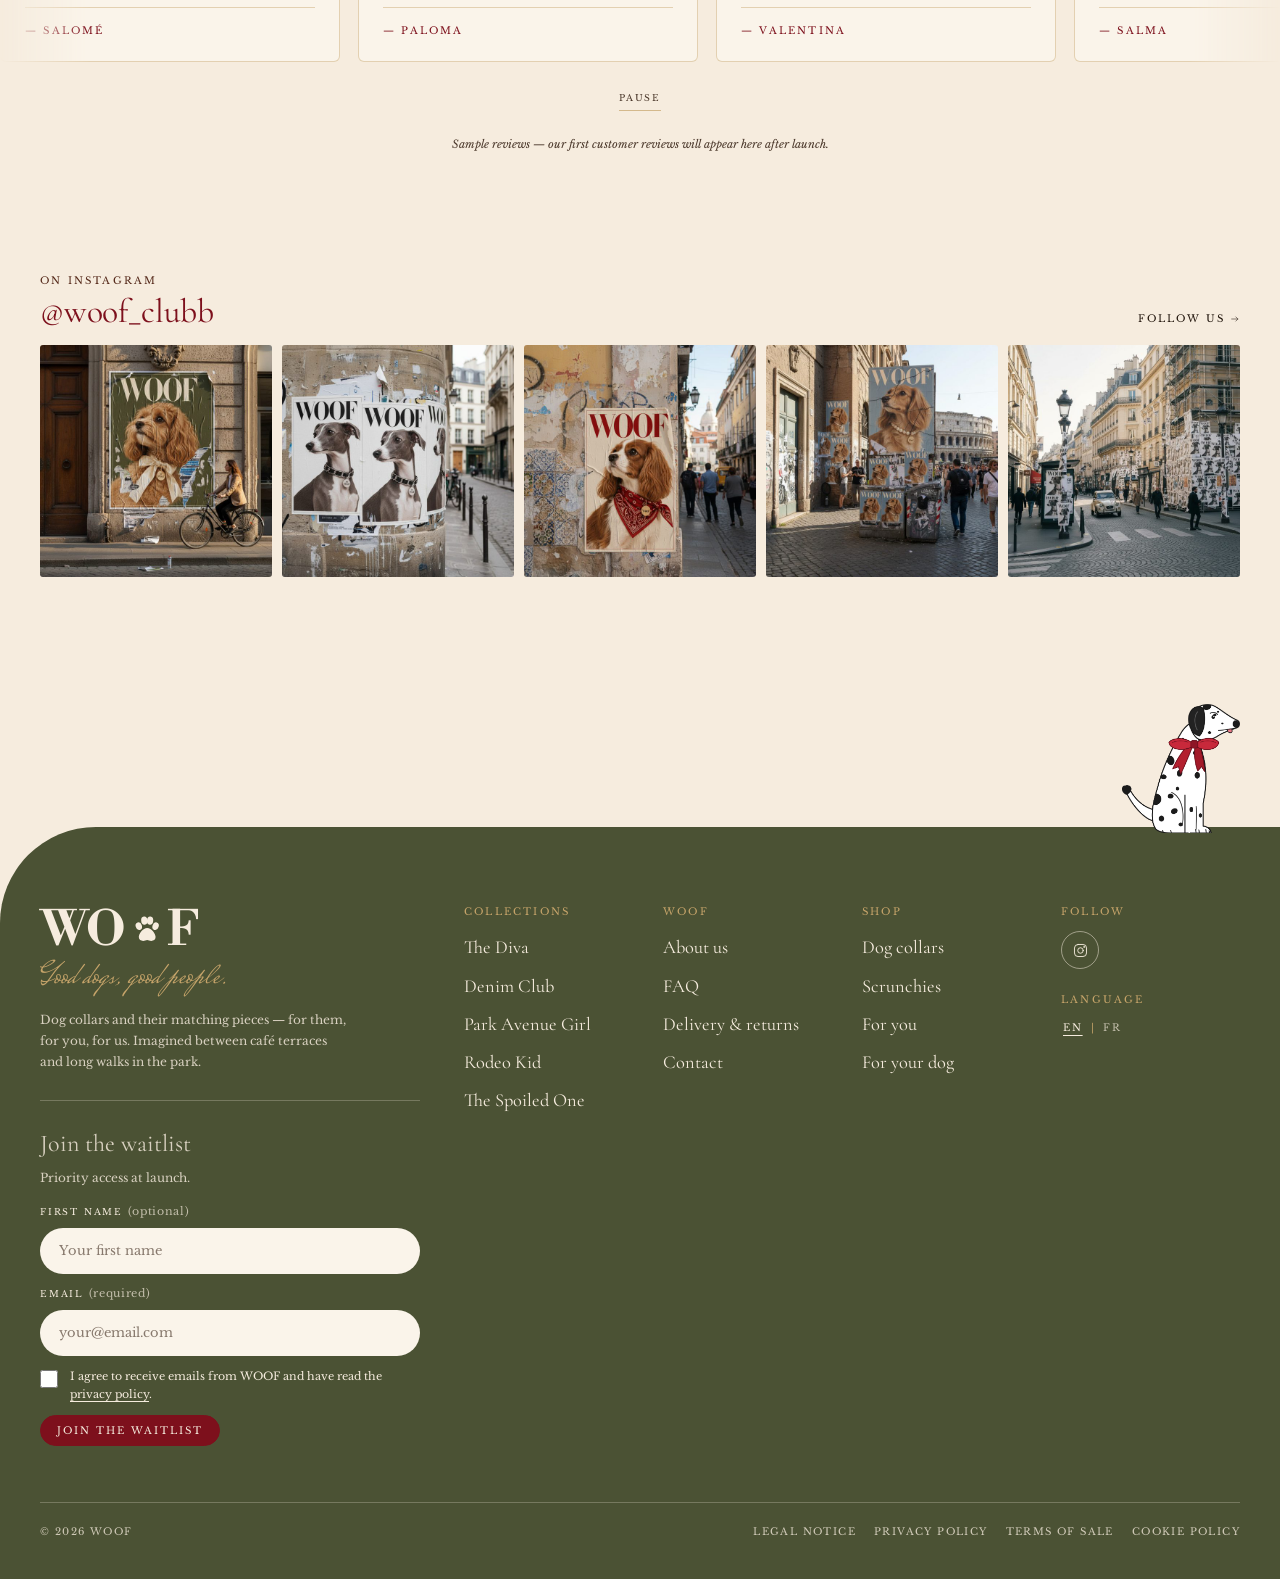
==== commit 31022330: "Translate every page into French: shop, product, about, contact, coming soon, product data - Static " ====
--- a/index.html
+++ b/index.html
@@ -49,7 +49,7 @@
   <!-- ================= EN-TÊTE / NAVIGATION ================= -->
   <header class="site-header">
     <div class="header-inner">
-      <nav class="nav nav--left" aria-label="Main">
+      <nav class="nav nav--left" aria-label="Main" data-i18n-attr="aria-label:a11y.mainnav">
         <button class="burger" type="button" data-menu-open aria-controls="mobile-menu" aria-expanded="false" aria-label="Open menu" data-i18n-attr="aria-label:nav.menu.open">
           <svg class="icon" aria-hidden="true"><use href="#i-menu"/></svg>
         </button>
@@ -82,13 +82,13 @@
         <a class="nav__link" href="about.html" data-i18n="nav.about">About us</a>
       </nav>
 
-      <a class="logo" href="index.html" aria-label="WOOF — home">WO<svg class="logo__paw" viewBox="0 0 32 32" aria-hidden="true" focusable="false"><g fill="currentColor"><ellipse cx="9" cy="13" rx="2.6" ry="3.3" transform="rotate(-18 9 13)"/><ellipse cx="13.6" cy="8.4" rx="2.6" ry="3.4" transform="rotate(-6 13.6 8.4)"/><ellipse cx="18.4" cy="8.4" rx="2.6" ry="3.4" transform="rotate(6 18.4 8.4)"/><ellipse cx="23" cy="13" rx="2.6" ry="3.3" transform="rotate(18 23 13)"/><path d="M16 14.5c-3.6 0-7 4.6-7 7.6 0 2.2 1.8 3.2 3.6 3.2 1.4 0 2.3-.8 3.4-.8s2 .8 3.4.8c1.8 0 3.6-1 3.6-3.2 0-3-3.4-7.6-7-7.6z"/></g></svg><span class="visually-hidden">O</span>F</a>
-
-      <nav class="nav nav--right" aria-label="Help and language">
+      <a class="logo" href="index.html" aria-label="WOOF — home" data-i18n-attr="aria-label:a11y.home">WO<svg class="logo__paw" viewBox="0 0 32 32" aria-hidden="true" focusable="false"><g fill="currentColor"><ellipse cx="9" cy="13" rx="2.6" ry="3.3" transform="rotate(-18 9 13)"/><ellipse cx="13.6" cy="8.4" rx="2.6" ry="3.4" transform="rotate(-6 13.6 8.4)"/><ellipse cx="18.4" cy="8.4" rx="2.6" ry="3.4" transform="rotate(6 18.4 8.4)"/><ellipse cx="23" cy="13" rx="2.6" ry="3.3" transform="rotate(18 23 13)"/><path d="M16 14.5c-3.6 0-7 4.6-7 7.6 0 2.2 1.8 3.2 3.6 3.2 1.4 0 2.3-.8 3.4-.8s2 .8 3.4.8c1.8 0 3.6-1 3.6-3.2 0-3-3.4-7.6-7-7.6z"/></g></svg><span class="visually-hidden">O</span>F</a>
+
+      <nav class="nav nav--right" aria-label="Help and language" data-i18n-attr="aria-label:a11y.helpnav">
         <a class="nav__link" href="faq.html" data-i18n="nav.faq">FAQ</a>
         <a class="nav__link" href="contact.html" data-i18n="nav.contact">Contact</a>
         <div class="lang-switch" data-lang-switch></div>
-        <a class="nav__icon" href="https://www.instagram.com/woof_clubb/" target="_blank" rel="noopener" aria-label="WOOF on Instagram (@woof_clubb)">
+        <a class="nav__icon" href="https://www.instagram.com/woof_clubb/" target="_blank" rel="noopener" aria-label="WOOF on Instagram (@woof_clubb)" data-i18n-attr="aria-label:a11y.insta">
           <svg class="icon" aria-hidden="true"><use href="#i-instagram"/></svg>
         </a>
       </nav>
@@ -96,9 +96,9 @@
   </header>
 
   <!-- Menu mobile plein écran -->
-  <div class="mobile-menu" id="mobile-menu" aria-hidden="true" role="dialog" aria-label="Menu">
+  <div class="mobile-menu" id="mobile-menu" aria-hidden="true" role="dialog" aria-label="Menu" data-i18n-attr="aria-label:a11y.menu">
     <div class="mobile-menu__top">
-      <a class="logo" href="index.html" aria-label="WOOF — home">WO<svg class="logo__paw" viewBox="0 0 32 32" aria-hidden="true" focusable="false"><g fill="currentColor"><ellipse cx="9" cy="13" rx="2.6" ry="3.3" transform="rotate(-18 9 13)"/><ellipse cx="13.6" cy="8.4" rx="2.6" ry="3.4" transform="rotate(-6 13.6 8.4)"/><ellipse cx="18.4" cy="8.4" rx="2.6" ry="3.4" transform="rotate(6 18.4 8.4)"/><ellipse cx="23" cy="13" rx="2.6" ry="3.3" transform="rotate(18 23 13)"/><path d="M16 14.5c-3.6 0-7 4.6-7 7.6 0 2.2 1.8 3.2 3.6 3.2 1.4 0 2.3-.8 3.4-.8s2 .8 3.4.8c1.8 0 3.6-1 3.6-3.2 0-3-3.4-7.6-7-7.6z"/></g></svg><span class="visually-hidden">O</span>F</a>
+      <a class="logo" href="index.html" aria-label="WOOF — home" data-i18n-attr="aria-label:a11y.home">WO<svg class="logo__paw" viewBox="0 0 32 32" aria-hidden="true" focusable="false"><g fill="currentColor"><ellipse cx="9" cy="13" rx="2.6" ry="3.3" transform="rotate(-18 9 13)"/><ellipse cx="13.6" cy="8.4" rx="2.6" ry="3.4" transform="rotate(-6 13.6 8.4)"/><ellipse cx="18.4" cy="8.4" rx="2.6" ry="3.4" transform="rotate(6 18.4 8.4)"/><ellipse cx="23" cy="13" rx="2.6" ry="3.3" transform="rotate(18 23 13)"/><path d="M16 14.5c-3.6 0-7 4.6-7 7.6 0 2.2 1.8 3.2 3.6 3.2 1.4 0 2.3-.8 3.4-.8s2 .8 3.4.8c1.8 0 3.6-1 3.6-3.2 0-3-3.4-7.6-7-7.6z"/></g></svg><span class="visually-hidden">O</span>F</a>
       <button class="mobile-menu__close" type="button" data-menu-close aria-label="Close menu" data-i18n-attr="aria-label:nav.menu.close">
         <svg class="icon" aria-hidden="true"><use href="#i-close"/></svg>
       </button>
@@ -279,7 +279,7 @@
     <div class="container">
       <div class="footer-top">
         <div class="footer-brand">
-          <a class="logo" href="index.html" aria-label="WOOF — home">WO<svg class="logo__paw" viewBox="0 0 32 32" aria-hidden="true" focusable="false"><g fill="currentColor"><ellipse cx="9" cy="13" rx="2.6" ry="3.3" transform="rotate(-18 9 13)"/><ellipse cx="13.6" cy="8.4" rx="2.6" ry="3.4" transform="rotate(-6 13.6 8.4)"/><ellipse cx="18.4" cy="8.4" rx="2.6" ry="3.4" transform="rotate(6 18.4 8.4)"/><ellipse cx="23" cy="13" rx="2.6" ry="3.3" transform="rotate(18 23 13)"/><path d="M16 14.5c-3.6 0-7 4.6-7 7.6 0 2.2 1.8 3.2 3.6 3.2 1.4 0 2.3-.8 3.4-.8s2 .8 3.4.8c1.8 0 3.6-1 3.6-3.2 0-3-3.4-7.6-7-7.6z"/></g></svg><span class="visually-hidden">O</span>F</a>
+          <a class="logo" href="index.html" aria-label="WOOF — home" data-i18n-attr="aria-label:a11y.home">WO<svg class="logo__paw" viewBox="0 0 32 32" aria-hidden="true" focusable="false"><g fill="currentColor"><ellipse cx="9" cy="13" rx="2.6" ry="3.3" transform="rotate(-18 9 13)"/><ellipse cx="13.6" cy="8.4" rx="2.6" ry="3.4" transform="rotate(-6 13.6 8.4)"/><ellipse cx="18.4" cy="8.4" rx="2.6" ry="3.4" transform="rotate(6 18.4 8.4)"/><ellipse cx="23" cy="13" rx="2.6" ry="3.3" transform="rotate(18 23 13)"/><path d="M16 14.5c-3.6 0-7 4.6-7 7.6 0 2.2 1.8 3.2 3.6 3.2 1.4 0 2.3-.8 3.4-.8s2 .8 3.4.8c1.8 0 3.6-1 3.6-3.2 0-3-3.4-7.6-7-7.6z"/></g></svg><span class="visually-hidden">O</span>F</a>
           <span class="script" data-i18n="footer.script">Good dogs, good people.</span>
           <p data-i18n="footer.text">Dog collars and their matching pieces — for them, for you, for us. Imagined between café terraces and long walks in the park.</p>
           <!-- Formulaire compact de liste d'attente -->
@@ -340,7 +340,7 @@
           <div class="footer-col">
             <h3 data-i18n="footer.col.follow">Follow</h3>
             <div class="socials">
-              <a href="https://www.instagram.com/woof_clubb/" target="_blank" rel="noopener" aria-label="WOOF on Instagram (@woof_clubb)"><svg class="icon" aria-hidden="true"><use href="#i-instagram"/></svg></a>
+              <a href="https://www.instagram.com/woof_clubb/" target="_blank" rel="noopener" aria-label="WOOF on Instagram (@woof_clubb)" data-i18n-attr="aria-label:a11y.insta"><svg class="icon" aria-hidden="true"><use href="#i-instagram"/></svg></a>
             </div>
             <p class="footer-lang"><span data-i18n="lang.label">Language</span></p>
             <div class="lang-switch" data-lang-switch></div>
--- a/css/style.css
+++ b/css/style.css
@@ -1423,3 +1423,24 @@
     width: 118px; height: auto; pointer-events: none;
   }
 }
+
+/* ==========================================================================
+   About us : image large en en-tête + chapitres sans photo, avec un nœud
+   ========================================================================== */
+.about-hero { margin: var(--gap) 0 0; }
+.about-hero__img {
+  display: block; width: 100%; height: auto;
+  aspect-ratio: 2 / 1; object-fit: cover; object-position: 60% 50%;   /* téléphone : cadré sur la femme et les chiens */
+}
+.about-hero__text { text-align: center; padding-top: 36px; }
+.about-hero__text .eyebrow { color: var(--chestnut); margin-bottom: 10px; }
+.about-hero__text h1 { font-size: clamp(3.4rem, 13vw, 6.4rem); line-height: .92; }
+@media (min-width: 700px) {
+  .about-hero__img { aspect-ratio: 1600 / 533; max-width: var(--max); margin: 0 auto; }
+}
+.chapter--plain { display: block; max-width: 680px; margin: 0 auto; text-align: center; padding: 30px 0; }
+.chapter--plain p { margin-left: auto; margin-right: auto; }
+.chapter__bow { width: 54px; height: auto; margin: 0 auto 14px; transform: rotate(-8deg); }
+.chapter--plain:nth-of-type(even) .chapter__bow { transform: scaleX(-1) rotate(-8deg); }
+@media (min-width: 900px) { .chapter--plain { padding: 40px 0; } .chapter--plain .chapter__text { padding: 0; } }
+.cta-band__bow { width: 56px; height: auto; }
